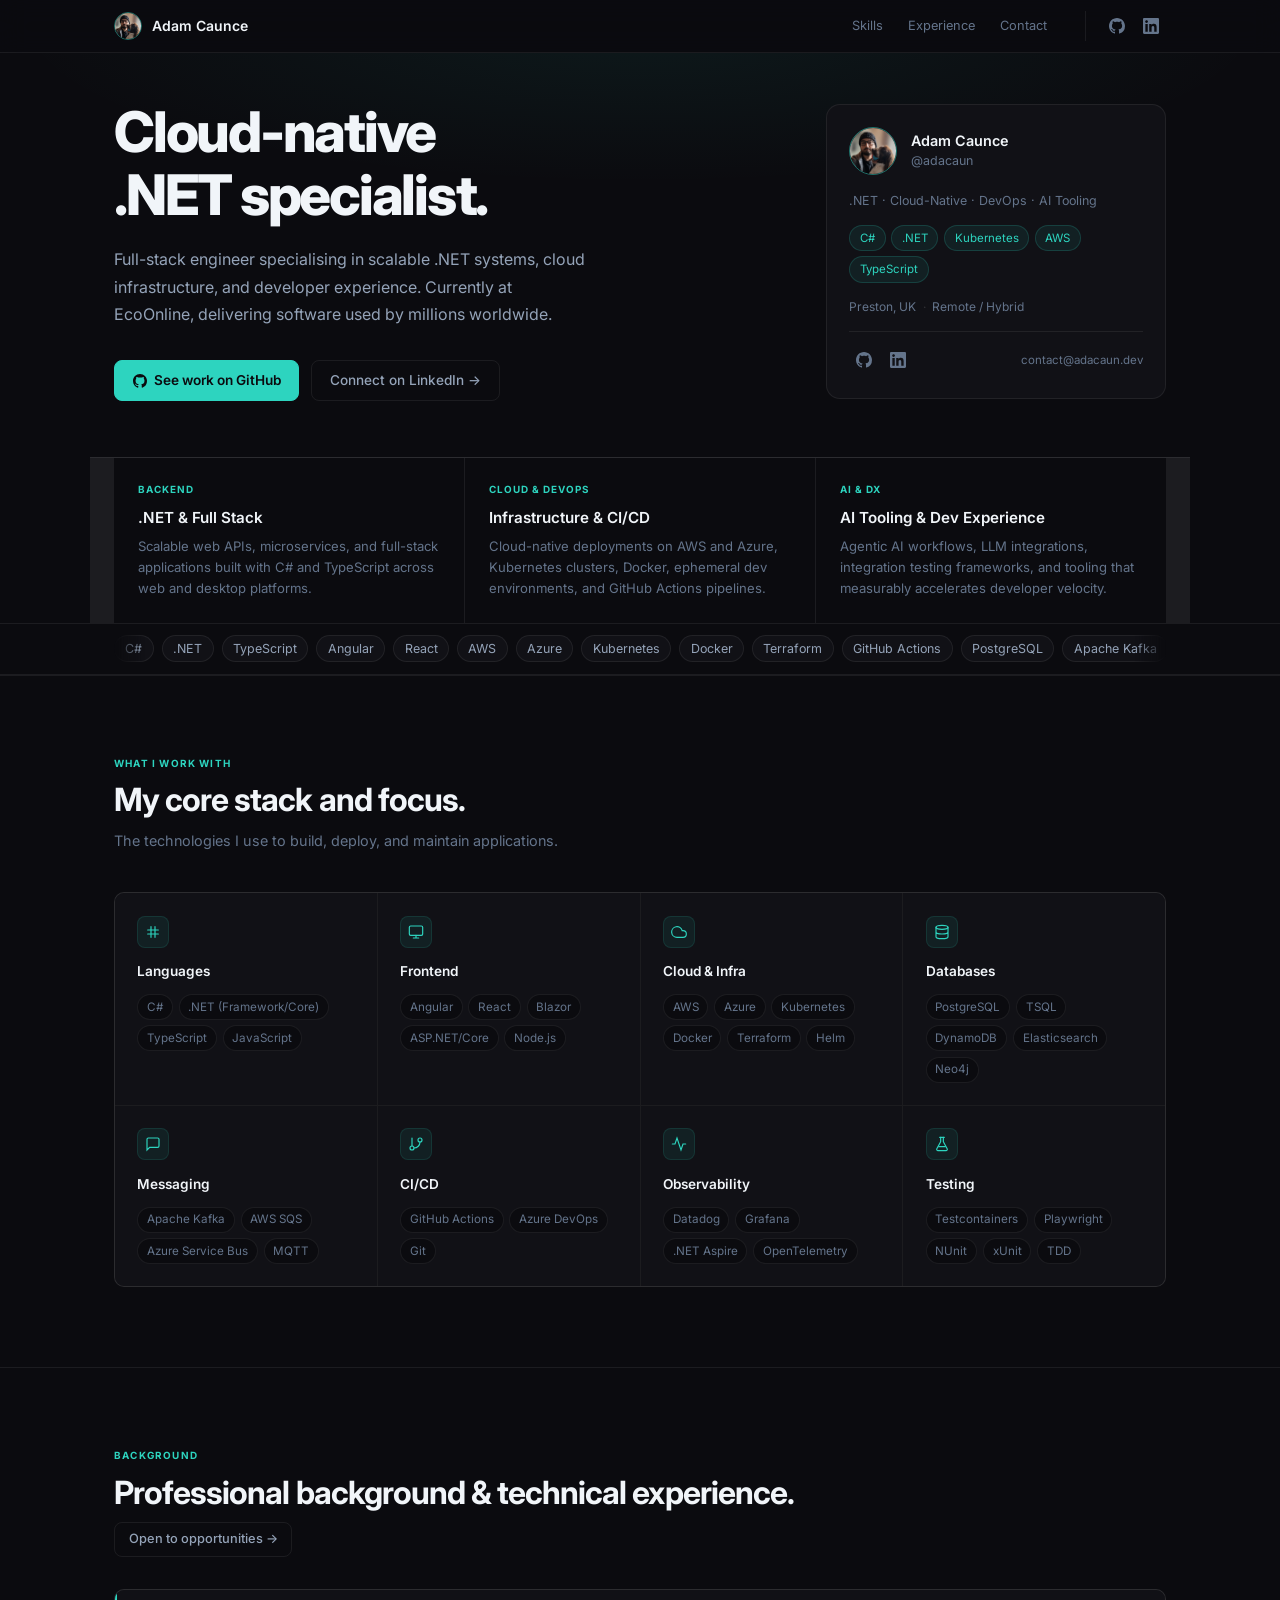
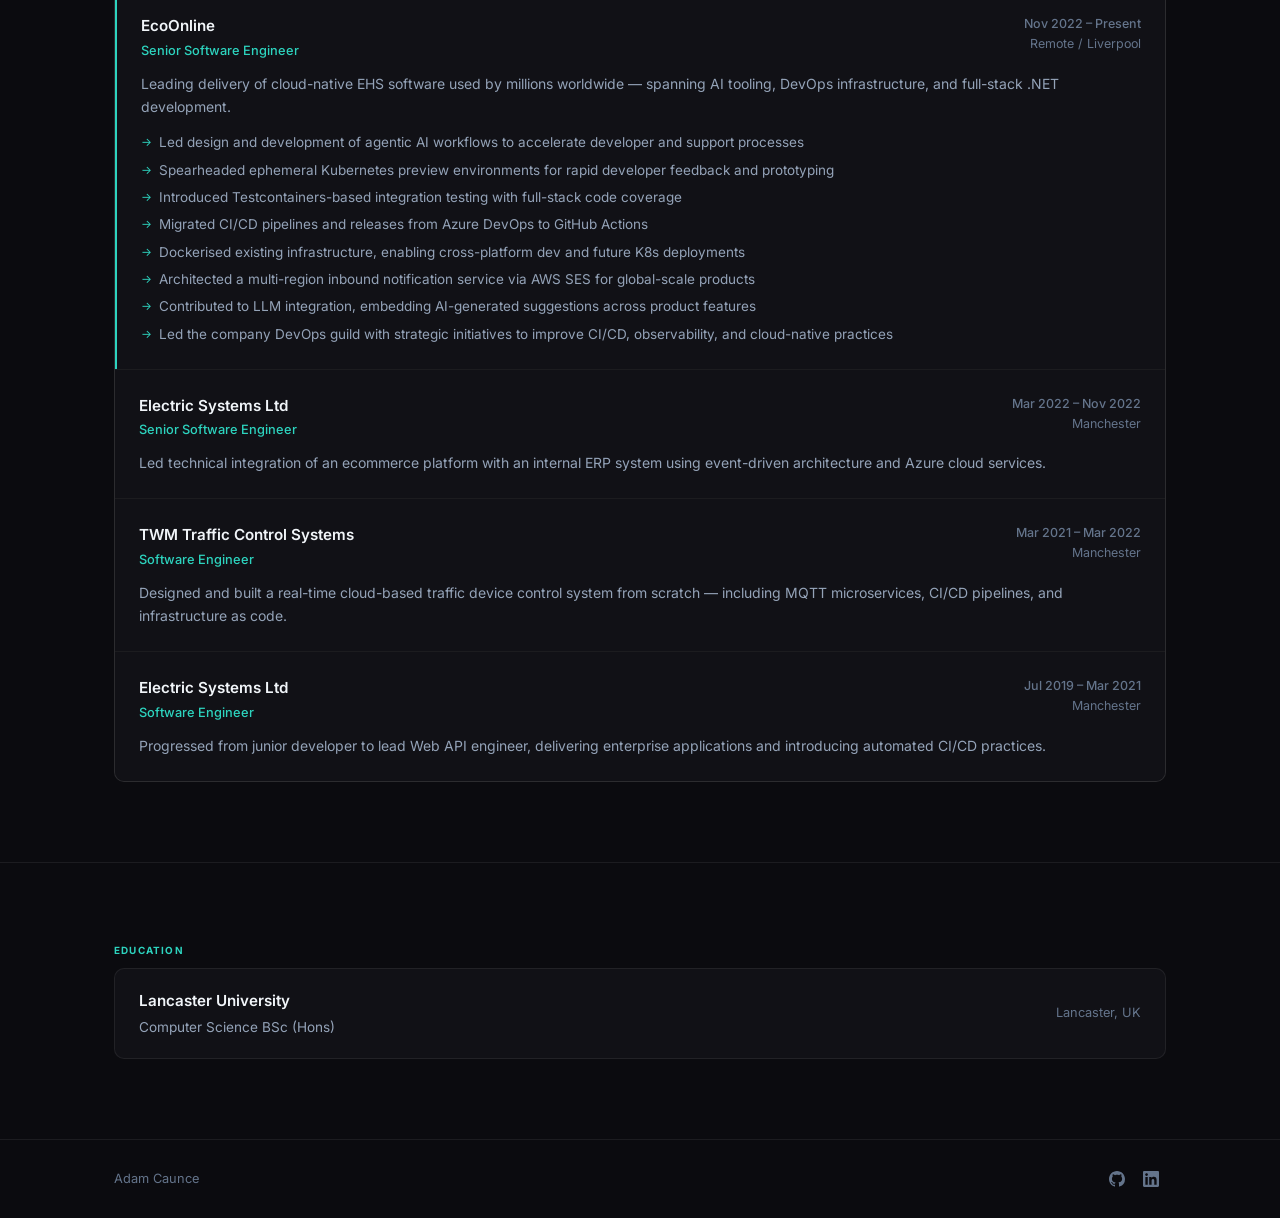
==== index.html @ 1541f9b6 "deploy: adds39939/adacaun-site@86d0e6c57131b7c8ecef256c0161dc101f4adbc3" ====
<!DOCTYPE html><html lang="en"> <head><meta charset="UTF-8"><meta name="viewport" content="width=device-width, initial-scale=1.0"><meta name="description" content="Full-stack software engineer specialising in cloud-native .NET, DevOps, and AI tooling. Based in Preston, UK."><meta name="author" content="Adam Caunce"><meta property="og:title" content="Adam Caunce • Senior Software Engineer"><meta property="og:description" content="Full-stack software engineer specialising in cloud-native .NET, DevOps, and AI tooling. Based in Preston, UK."><meta property="og:type" content="website"><title>Adam Caunce • Senior Software Engineer</title><link rel="preconnect" href="https://fonts.googleapis.com"><link rel="preconnect" href="https://fonts.gstatic.com" crossorigin=""><link href="https://fonts.googleapis.com/css2?family=Inter:wght@400;500;600;700;800&display=swap" rel="stylesheet"><link rel="icon" type="image/svg+xml" href="/favicon.png"><link rel="stylesheet" href="/_astro/index.BZf3g1Ue.css"></head> <body>  <div class="page"> <nav class="nav"> <div class="nav-inner container"> <a href="/" class="nav-brand"> <img src="/_astro/avatar.CRZQlAE3_Z1uvaX.webp" alt aria-hidden="true" loading="lazy" decoding="async" width="831" height="821" class="nav-avatar"> <span class="nav-name">Adam Caunce</span> </a> <div class="nav-center"> <a href="#skills" class="nav-link">Skills</a> <a href="#experience" class="nav-link">Experience</a> <a href="mailto:contact@adacaun.dev" class="nav-link">Contact</a> </div> <div class="nav-social"> <a href="https://github.com/adds39939" target="_blank" rel="noopener noreferrer" aria-label="GitHub" class="nav-icon"> <svg viewBox="0 0 16 16" fill="currentColor" aria-hidden="true"> <path d="M8 0C3.58 0 0 3.58 0 8c0 3.54 2.29 6.53 5.47 7.59.4.07.55-.17.55-.38 0-.19-.01-.82-.01-1.49-2.01.37-2.53-.49-2.69-.94-.09-.23-.48-.94-.82-1.13-.28-.15-.68-.52-.01-.53.63-.01 1.08.58 1.23.82.72 1.21 1.87.87 2.33.66.07-.52.28-.87.51-1.07-1.78-.2-3.64-.89-3.64-3.95 0-.87.31-1.59.82-2.15-.08-.2-.36-1.02.08-2.12 0 0 .67-.21 2.2.82.64-.18 1.32-.27 2-.27.68 0 1.36.09 2 .27 1.53-1.04 2.2-.82 2.2-.82.44 1.1.16 1.92.08 2.12.51.56.82 1.27.82 2.15 0 3.07-1.87 3.75-3.65 3.95.29.25.54.73.54 1.48 0 1.07-.01 1.93-.01 2.2 0 .21.15.46.55.38A8.013 8.013 0 0016 8c0-4.42-3.58-8-8-8z"></path> </svg> </a> <a href="https://www.linkedin.com/in/adam-caunce-9645b4173/" target="_blank" rel="noopener noreferrer" aria-label="LinkedIn" class="nav-icon"> <svg viewBox="0 0 24 24" fill="currentColor" aria-hidden="true"> <path d="M20.447 20.452h-3.554v-5.569c0-1.328-.027-3.037-1.852-3.037-1.853 0-2.136 1.445-2.136 2.939v5.667H9.351V9h3.414v1.561h.046c.477-.9 1.637-1.85 3.37-1.85 3.601 0 4.267 2.37 4.267 5.455v6.286zM5.337 7.433c-1.144 0-2.063-.926-2.063-2.065 0-1.138.92-2.063 2.063-2.063 1.14 0 2.064.925 2.064 2.063 0 1.139-.925 2.065-2.064 2.065zm1.782 13.019H3.555V9h3.564v11.452zM22.225 0H1.771C.792 0 0 .774 0 1.729v20.542C0 23.227.792 24 1.771 24h20.451C23.2 24 24 23.227 24 22.271V1.729C24 .774 23.2 0 22.222 0h.003z"></path> </svg> </a> </div> </div> </nav> <main> <section class="hero"> <div class="hero-inner container"> <div class="hero-left"> <h1 class="hero-heading">
Cloud-native<br>
.NET specialist.
</h1> <p class="hero-bio">
Full-stack engineer specialising in scalable .NET systems, cloud infrastructure, and developer experience.
              Currently at EcoOnline, delivering software used by millions worldwide.
</p> <div class="hero-actions"> <a href="https://github.com/adds39939" target="_blank" rel="noopener noreferrer" class="btn-primary"> <svg viewBox="0 0 16 16" fill="currentColor" aria-hidden="true"> <path d="M8 0C3.58 0 0 3.58 0 8c0 3.54 2.29 6.53 5.47 7.59.4.07.55-.17.55-.38 0-.19-.01-.82-.01-1.49-2.01.37-2.53-.49-2.69-.94-.09-.23-.48-.94-.82-1.13-.28-.15-.68-.52-.01-.53.63-.01 1.08.58 1.23.82.72 1.21 1.87.87 2.33.66.07-.52.28-.87.51-1.07-1.78-.2-3.64-.89-3.64-3.95 0-.87.31-1.59.82-2.15-.08-.2-.36-1.02.08-2.12 0 0 .67-.21 2.2.82.64-.18 1.32-.27 2-.27.68 0 1.36.09 2 .27 1.53-1.04 2.2-.82 2.2-.82.44 1.1.16 1.92.08 2.12.51.56.82 1.27.82 2.15 0 3.07-1.87 3.75-3.65 3.95.29.25.54.73.54 1.48 0 1.07-.01 1.93-.01 2.2 0 .21.15.46.55.38A8.013 8.013 0 0016 8c0-4.42-3.58-8-8-8z"></path> </svg>
See work on GitHub
</a> <a href="https://www.linkedin.com/in/adam-caunce-9645b4173/" target="_blank" rel="noopener noreferrer" class="btn-outline">
Connect on LinkedIn →
</a> </div> </div> <div class="hero-right"> <div class="card card--bordered profile-card" data-astro-cid-rixq2xwk> <div class="profile-top" data-astro-cid-rixq2xwk> <img src="/_astro/avatar.CRZQlAE3_Z1uvaX.webp" alt aria-hidden="true" data-astro-cid-rixq2xwk="true" loading="lazy" decoding="async" width="831" height="821" class="profile-avatar"> <div class="profile-identity" data-astro-cid-rixq2xwk> <p class="profile-name" data-astro-cid-rixq2xwk>Adam Caunce</p> <p class="profile-handle" data-astro-cid-rixq2xwk>@adacaun</p> </div> </div> <p class="profile-desc" data-astro-cid-rixq2xwk>.NET · Cloud-Native · DevOps · AI Tooling</p> <div class="profile-chips" data-astro-cid-rixq2xwk> <span class="profile-chip" data-astro-cid-rixq2xwk>C#</span><span class="profile-chip" data-astro-cid-rixq2xwk>.NET</span><span class="profile-chip" data-astro-cid-rixq2xwk>Kubernetes</span><span class="profile-chip" data-astro-cid-rixq2xwk>AWS</span><span class="profile-chip" data-astro-cid-rixq2xwk>TypeScript</span> </div> <div class="profile-meta" data-astro-cid-rixq2xwk> <span data-astro-cid-rixq2xwk>Preston, UK</span> <span class="meta-sep" data-astro-cid-rixq2xwk>·</span> <span data-astro-cid-rixq2xwk>Remote / Hybrid</span> </div> <div class="profile-social" data-astro-cid-rixq2xwk> <a href="https://github.com/adds39939" target="_blank" rel="noopener noreferrer" aria-label="GitHub" class="nav-icon" data-astro-cid-rixq2xwk> <svg viewBox="0 0 16 16" fill="currentColor" aria-hidden="true" data-astro-cid-rixq2xwk="true"> <path d="M8 0C3.58 0 0 3.58 0 8c0 3.54 2.29 6.53 5.47 7.59.4.07.55-.17.55-.38 0-.19-.01-.82-.01-1.49-2.01.37-2.53-.49-2.69-.94-.09-.23-.48-.94-.82-1.13-.28-.15-.68-.52-.01-.53.63-.01 1.08.58 1.23.82.72 1.21 1.87.87 2.33.66.07-.52.28-.87.51-1.07-1.78-.2-3.64-.89-3.64-3.95 0-.87.31-1.59.82-2.15-.08-.2-.36-1.02.08-2.12 0 0 .67-.21 2.2.82.64-.18 1.32-.27 2-.27.68 0 1.36.09 2 .27 1.53-1.04 2.2-.82 2.2-.82.44 1.1.16 1.92.08 2.12.51.56.82 1.27.82 2.15 0 3.07-1.87 3.75-3.65 3.95.29.25.54.73.54 1.48 0 1.07-.01 1.93-.01 2.2 0 .21.15.46.55.38A8.013 8.013 0 0016 8c0-4.42-3.58-8-8-8z"></path> </svg> </a> <a href="https://www.linkedin.com/in/adam-caunce-9645b4173/" target="_blank" rel="noopener noreferrer" aria-label="LinkedIn" class="nav-icon" data-astro-cid-rixq2xwk> <svg viewBox="0 0 24 24" fill="currentColor" aria-hidden="true" data-astro-cid-rixq2xwk="true"> <path d="M20.447 20.452h-3.554v-5.569c0-1.328-.027-3.037-1.852-3.037-1.853 0-2.136 1.445-2.136 2.939v5.667H9.351V9h3.414v1.561h.046c.477-.9 1.637-1.85 3.37-1.85 3.601 0 4.267 2.37 4.267 5.455v6.286zM5.337 7.433c-1.144 0-2.063-.926-2.063-2.065 0-1.138.92-2.063 2.063-2.063 1.14 0 2.064.925 2.064 2.063 0 1.139-.925 2.065-2.064 2.065zm1.782 13.019H3.555V9h3.564v11.452zM22.225 0H1.771C.792 0 0 .774 0 1.729v20.542C0 23.227.792 24 1.771 24h20.451C23.2 24 24 23.227 24 22.271V1.729C24 .774 23.2 0 22.222 0h.003z"></path> </svg> </a> <a href="mailto:contact@adacaun.dev" class="profile-email" data-astro-cid-rixq2xwk>contact@adacaun.dev</a> </div> </div> </div> </div> <!-- What I build cards --> <div class="build-cards container"> <div class="card card--inset build-card" data-astro-cid-przihzg4> <span class="build-label" data-astro-cid-przihzg4>BACKEND</span> <h3 class="build-title" data-astro-cid-przihzg4>.NET &amp; Full Stack</h3> <p class="build-desc" data-astro-cid-przihzg4>Scalable web APIs, microservices, and full-stack applications built with C# and TypeScript across web and desktop platforms.</p> </div><div class="card card--inset build-card" data-astro-cid-przihzg4> <span class="build-label" data-astro-cid-przihzg4>CLOUD &amp; DEVOPS</span> <h3 class="build-title" data-astro-cid-przihzg4>Infrastructure &amp; CI/CD</h3> <p class="build-desc" data-astro-cid-przihzg4>Cloud-native deployments on AWS and Azure, Kubernetes clusters, Docker, ephemeral dev environments, and GitHub Actions pipelines.</p> </div><div class="card card--inset build-card" data-astro-cid-przihzg4> <span class="build-label" data-astro-cid-przihzg4>AI &amp; DX</span> <h3 class="build-title" data-astro-cid-przihzg4>AI Tooling &amp; Dev Experience</h3> <p class="build-desc" data-astro-cid-przihzg4>Agentic AI workflows, LLM integrations, integration testing frameworks, and tooling that measurably accelerates developer velocity.</p> </div> </div> </section> <div class="stack-strip" data-astro-cid-r3jku4di> <div class="stack-inner" data-astro-cid-r3jku4di> <div class="stack-marquee" data-astro-cid-r3jku4di> <div class="stack-tags" role="list" data-astro-cid-r3jku4di> <span class="stack-tag" role="listitem" data-astro-cid-r3jku4di>C#</span><span class="stack-tag" role="listitem" data-astro-cid-r3jku4di>.NET</span><span class="stack-tag" role="listitem" data-astro-cid-r3jku4di>TypeScript</span><span class="stack-tag" role="listitem" data-astro-cid-r3jku4di>Angular</span><span class="stack-tag" role="listitem" data-astro-cid-r3jku4di>React</span><span class="stack-tag" role="listitem" data-astro-cid-r3jku4di>AWS</span><span class="stack-tag" role="listitem" data-astro-cid-r3jku4di>Azure</span><span class="stack-tag" role="listitem" data-astro-cid-r3jku4di>Kubernetes</span><span class="stack-tag" role="listitem" data-astro-cid-r3jku4di>Docker</span><span class="stack-tag" role="listitem" data-astro-cid-r3jku4di>Terraform</span><span class="stack-tag" role="listitem" data-astro-cid-r3jku4di>GitHub Actions</span><span class="stack-tag" role="listitem" data-astro-cid-r3jku4di>PostgreSQL</span><span class="stack-tag" role="listitem" data-astro-cid-r3jku4di>Apache Kafka</span><span class="stack-tag" role="listitem" data-astro-cid-r3jku4di>Datadog</span><span class="stack-tag" role="listitem" data-astro-cid-r3jku4di>Testcontainers</span><span class="stack-tag" role="listitem" data-astro-cid-r3jku4di>Node.js</span><span class="stack-tag" role="listitem" data-astro-cid-r3jku4di>Playwright</span>  <span class="stack-tag" aria-hidden="true" data-astro-cid-r3jku4di>C#</span><span class="stack-tag" aria-hidden="true" data-astro-cid-r3jku4di>.NET</span><span class="stack-tag" aria-hidden="true" data-astro-cid-r3jku4di>TypeScript</span><span class="stack-tag" aria-hidden="true" data-astro-cid-r3jku4di>Angular</span><span class="stack-tag" aria-hidden="true" data-astro-cid-r3jku4di>React</span><span class="stack-tag" aria-hidden="true" data-astro-cid-r3jku4di>AWS</span><span class="stack-tag" aria-hidden="true" data-astro-cid-r3jku4di>Azure</span><span class="stack-tag" aria-hidden="true" data-astro-cid-r3jku4di>Kubernetes</span><span class="stack-tag" aria-hidden="true" data-astro-cid-r3jku4di>Docker</span><span class="stack-tag" aria-hidden="true" data-astro-cid-r3jku4di>Terraform</span><span class="stack-tag" aria-hidden="true" data-astro-cid-r3jku4di>GitHub Actions</span><span class="stack-tag" aria-hidden="true" data-astro-cid-r3jku4di>PostgreSQL</span><span class="stack-tag" aria-hidden="true" data-astro-cid-r3jku4di>Apache Kafka</span><span class="stack-tag" aria-hidden="true" data-astro-cid-r3jku4di>Datadog</span><span class="stack-tag" aria-hidden="true" data-astro-cid-r3jku4di>Testcontainers</span><span class="stack-tag" aria-hidden="true" data-astro-cid-r3jku4di>Node.js</span><span class="stack-tag" aria-hidden="true" data-astro-cid-r3jku4di>Playwright</span> </div> </div> </div> </div> <section id="skills" class="section"> <div class="container"> <p class="eyebrow">WHAT I WORK WITH</p> <h2 class="section-heading">My core stack and focus.</h2> <p class="section-sub">The technologies I use to build, deploy, and maintain applications.</p> <div class="skills-grid"> <div class="card card--hover skill-card" data-astro-cid-usgiykq2> <div class="skill-icon" data-astro-cid-usgiykq2> <svg viewBox="0 0 24 24" fill="none" stroke="currentColor" stroke-width="1.75" stroke-linecap="round"> <line x1="4" y1="9" x2="20" y2="9"></line> <line x1="4" y1="15" x2="20" y2="15"></line> <line x1="9" y1="4" x2="9" y2="20"></line> <line x1="15" y1="4" x2="15" y2="20"></line> </svg> </div> <h3 class="skill-category" data-astro-cid-usgiykq2>Languages</h3> <div class="skill-tags" data-astro-cid-usgiykq2> <span class="skill-tag" data-astro-cid-usgiykq2>C#</span><span class="skill-tag" data-astro-cid-usgiykq2>.NET (Framework/Core)</span><span class="skill-tag" data-astro-cid-usgiykq2>TypeScript</span><span class="skill-tag" data-astro-cid-usgiykq2>JavaScript</span> </div> </div><div class="card card--hover skill-card" data-astro-cid-usgiykq2> <div class="skill-icon" data-astro-cid-usgiykq2> <svg viewBox="0 0 24 24" fill="none" stroke="currentColor" stroke-width="1.75" stroke-linecap="round"> <rect x="2" y="3" width="20" height="14" rx="2"></rect> <path d="M8 21h8M12 17v4"></path> </svg> </div> <h3 class="skill-category" data-astro-cid-usgiykq2>Frontend</h3> <div class="skill-tags" data-astro-cid-usgiykq2> <span class="skill-tag" data-astro-cid-usgiykq2>Angular</span><span class="skill-tag" data-astro-cid-usgiykq2>React</span><span class="skill-tag" data-astro-cid-usgiykq2>Blazor</span><span class="skill-tag" data-astro-cid-usgiykq2>ASP.NET/Core</span><span class="skill-tag" data-astro-cid-usgiykq2>Node.js</span> </div> </div><div class="card card--hover skill-card" data-astro-cid-usgiykq2> <div class="skill-icon" data-astro-cid-usgiykq2> <svg viewBox="0 0 24 24" fill="none" stroke="currentColor" stroke-width="1.75" stroke-linecap="round"> <path d="M18 10h-1.26A8 8 0 1 0 9 20h9a5 5 0 0 0 0-10z"></path> </svg> </div> <h3 class="skill-category" data-astro-cid-usgiykq2>Cloud &amp; Infra</h3> <div class="skill-tags" data-astro-cid-usgiykq2> <span class="skill-tag" data-astro-cid-usgiykq2>AWS</span><span class="skill-tag" data-astro-cid-usgiykq2>Azure</span><span class="skill-tag" data-astro-cid-usgiykq2>Kubernetes</span><span class="skill-tag" data-astro-cid-usgiykq2>Docker</span><span class="skill-tag" data-astro-cid-usgiykq2>Terraform</span><span class="skill-tag" data-astro-cid-usgiykq2>Helm</span> </div> </div><div class="card card--hover skill-card" data-astro-cid-usgiykq2> <div class="skill-icon" data-astro-cid-usgiykq2> <svg viewBox="0 0 24 24" fill="none" stroke="currentColor" stroke-width="1.75" stroke-linecap="round"> <ellipse cx="12" cy="5" rx="9" ry="3"></ellipse> <path d="M21 12c0 1.66-4 3-9 3s-9-1.34-9-3M3 5v14c0 1.66 4 3 9 3s9-1.34 9-3V5"></path> </svg> </div> <h3 class="skill-category" data-astro-cid-usgiykq2>Databases</h3> <div class="skill-tags" data-astro-cid-usgiykq2> <span class="skill-tag" data-astro-cid-usgiykq2>PostgreSQL</span><span class="skill-tag" data-astro-cid-usgiykq2>TSQL</span><span class="skill-tag" data-astro-cid-usgiykq2>DynamoDB</span><span class="skill-tag" data-astro-cid-usgiykq2>Elasticsearch</span><span class="skill-tag" data-astro-cid-usgiykq2>Neo4j</span> </div> </div><div class="card card--hover skill-card" data-astro-cid-usgiykq2> <div class="skill-icon" data-astro-cid-usgiykq2> <svg viewBox="0 0 24 24" fill="none" stroke="currentColor" stroke-width="1.75" stroke-linecap="round"> <path d="M21 15a2 2 0 0 1-2 2H7l-4 4V5a2 2 0 0 1 2-2h14a2 2 0 0 1 2 2z"></path> </svg> </div> <h3 class="skill-category" data-astro-cid-usgiykq2>Messaging</h3> <div class="skill-tags" data-astro-cid-usgiykq2> <span class="skill-tag" data-astro-cid-usgiykq2>Apache Kafka</span><span class="skill-tag" data-astro-cid-usgiykq2>AWS SQS</span><span class="skill-tag" data-astro-cid-usgiykq2>Azure Service Bus</span><span class="skill-tag" data-astro-cid-usgiykq2>MQTT</span> </div> </div><div class="card card--hover skill-card" data-astro-cid-usgiykq2> <div class="skill-icon" data-astro-cid-usgiykq2> <svg viewBox="0 0 24 24" fill="none" stroke="currentColor" stroke-width="1.75" stroke-linecap="round"> <line x1="6" y1="3" x2="6" y2="15"></line> <circle cx="18" cy="6" r="3"></circle> <circle cx="6" cy="18" r="3"></circle> <path d="M18 9a9 9 0 0 1-9 9"></path> </svg> </div> <h3 class="skill-category" data-astro-cid-usgiykq2>CI/CD</h3> <div class="skill-tags" data-astro-cid-usgiykq2> <span class="skill-tag" data-astro-cid-usgiykq2>GitHub Actions</span><span class="skill-tag" data-astro-cid-usgiykq2>Azure DevOps</span><span class="skill-tag" data-astro-cid-usgiykq2>Git</span> </div> </div><div class="card card--hover skill-card" data-astro-cid-usgiykq2> <div class="skill-icon" data-astro-cid-usgiykq2> <svg viewBox="0 0 24 24" fill="none" stroke="currentColor" stroke-width="1.75" stroke-linecap="round"> <polyline points="22 12 18 12 15 21 9 3 6 12 2 12"></polyline> </svg> </div> <h3 class="skill-category" data-astro-cid-usgiykq2>Observability</h3> <div class="skill-tags" data-astro-cid-usgiykq2> <span class="skill-tag" data-astro-cid-usgiykq2>Datadog</span><span class="skill-tag" data-astro-cid-usgiykq2>Grafana</span><span class="skill-tag" data-astro-cid-usgiykq2>.NET Aspire</span><span class="skill-tag" data-astro-cid-usgiykq2>OpenTelemetry</span> </div> </div><div class="card card--hover skill-card" data-astro-cid-usgiykq2> <div class="skill-icon" data-astro-cid-usgiykq2> <svg viewBox="0 0 24 24" fill="none" stroke="currentColor" stroke-width="1.75" stroke-linecap="round" stroke-linejoin="round"> <path d="M14 2v6a2 2 0 0 0 .245.96l5.51 10.08A2 2 0 0 1 18 22H6a2 2 0 0 1-1.755-2.96l5.51-10.08A2 2 0 0 0 10 8V2"></path> <path d="M8.5 2h7"></path> <path d="M7 16h10"></path> </svg> </div> <h3 class="skill-category" data-astro-cid-usgiykq2>Testing</h3> <div class="skill-tags" data-astro-cid-usgiykq2> <span class="skill-tag" data-astro-cid-usgiykq2>Testcontainers</span><span class="skill-tag" data-astro-cid-usgiykq2>Playwright</span><span class="skill-tag" data-astro-cid-usgiykq2>NUnit</span><span class="skill-tag" data-astro-cid-usgiykq2>xUnit</span><span class="skill-tag" data-astro-cid-usgiykq2>TDD</span> </div> </div> </div> </div> </section> <section id="experience" class="section"> <div class="container"> <p class="eyebrow">BACKGROUND</p> <h2 class="section-heading">Professional background &amp; technical experience.</h2> <div class="exp-actions"> <a href="mailto:contact@adacaun.dev" class="btn-outline btn-sm">Open to opportunities →</a> </div> <div class="exp-list"> <article class="card card--hover exp-card exp-card--featured" data-astro-cid-jcvh2fgv> <div class="exp-header" data-astro-cid-jcvh2fgv> <div class="exp-title-block" data-astro-cid-jcvh2fgv> <h3 class="exp-company" data-astro-cid-jcvh2fgv>EcoOnline</h3> <p class="exp-role" data-astro-cid-jcvh2fgv>Senior Software Engineer</p> </div> <div class="exp-meta" data-astro-cid-jcvh2fgv> <span class="exp-period" data-astro-cid-jcvh2fgv>Nov 2022 – Present</span> <span class="exp-location" data-astro-cid-jcvh2fgv>Remote / Liverpool</span> </div> </div> <p class="exp-summary" data-astro-cid-jcvh2fgv>Leading delivery of cloud-native EHS software used by millions worldwide — spanning AI tooling, DevOps infrastructure, and full-stack .NET development.</p> <ul class="exp-highlights" data-astro-cid-jcvh2fgv> <li data-astro-cid-jcvh2fgv>Led design and development of agentic AI workflows to accelerate developer and support processes</li><li data-astro-cid-jcvh2fgv>Spearheaded ephemeral Kubernetes preview environments for rapid developer feedback and prototyping</li><li data-astro-cid-jcvh2fgv>Introduced Testcontainers-based integration testing with full-stack code coverage</li><li data-astro-cid-jcvh2fgv>Migrated CI/CD pipelines and releases from Azure DevOps to GitHub Actions</li><li data-astro-cid-jcvh2fgv>Dockerised existing infrastructure, enabling cross-platform dev and future K8s deployments</li><li data-astro-cid-jcvh2fgv>Architected a multi-region inbound notification service via AWS SES for global-scale products</li><li data-astro-cid-jcvh2fgv>Contributed to LLM integration, embedding AI-generated suggestions across product features</li><li data-astro-cid-jcvh2fgv>Led the company DevOps guild with strategic initiatives to improve CI/CD, observability, and cloud-native practices</li> </ul> </article><article class="card card--hover exp-card" data-astro-cid-jcvh2fgv> <div class="exp-header" data-astro-cid-jcvh2fgv> <div class="exp-title-block" data-astro-cid-jcvh2fgv> <h3 class="exp-company" data-astro-cid-jcvh2fgv>Electric Systems Ltd</h3> <p class="exp-role" data-astro-cid-jcvh2fgv>Senior Software Engineer</p> </div> <div class="exp-meta" data-astro-cid-jcvh2fgv> <span class="exp-period" data-astro-cid-jcvh2fgv>Mar 2022 – Nov 2022</span> <span class="exp-location" data-astro-cid-jcvh2fgv>Manchester</span> </div> </div> <p class="exp-summary" data-astro-cid-jcvh2fgv>Led technical integration of an ecommerce platform with an internal ERP system using event-driven architecture and Azure cloud services.</p>  </article><article class="card card--hover exp-card" data-astro-cid-jcvh2fgv> <div class="exp-header" data-astro-cid-jcvh2fgv> <div class="exp-title-block" data-astro-cid-jcvh2fgv> <h3 class="exp-company" data-astro-cid-jcvh2fgv>TWM Traffic Control Systems</h3> <p class="exp-role" data-astro-cid-jcvh2fgv>Software Engineer</p> </div> <div class="exp-meta" data-astro-cid-jcvh2fgv> <span class="exp-period" data-astro-cid-jcvh2fgv>Mar 2021 – Mar 2022</span> <span class="exp-location" data-astro-cid-jcvh2fgv>Manchester</span> </div> </div> <p class="exp-summary" data-astro-cid-jcvh2fgv>Designed and built a real-time cloud-based traffic device control system from scratch — including MQTT microservices, CI/CD pipelines, and infrastructure as code.</p>  </article><article class="card card--hover exp-card" data-astro-cid-jcvh2fgv> <div class="exp-header" data-astro-cid-jcvh2fgv> <div class="exp-title-block" data-astro-cid-jcvh2fgv> <h3 class="exp-company" data-astro-cid-jcvh2fgv>Electric Systems Ltd</h3> <p class="exp-role" data-astro-cid-jcvh2fgv>Software Engineer</p> </div> <div class="exp-meta" data-astro-cid-jcvh2fgv> <span class="exp-period" data-astro-cid-jcvh2fgv>Jul 2019 – Mar 2021</span> <span class="exp-location" data-astro-cid-jcvh2fgv>Manchester</span> </div> </div> <p class="exp-summary" data-astro-cid-jcvh2fgv>Progressed from junior developer to lead Web API engineer, delivering enterprise applications and introducing automated CI/CD practices.</p>  </article> </div> </div> </section> <!-- ── Education ── --> <section class="section"> <div class="container"> <p class="eyebrow">EDUCATION</p> <div class="card card--hover card--bordered edu-card" data-astro-cid-lunhx6pc> <div data-astro-cid-lunhx6pc> <p class="edu-institution" data-astro-cid-lunhx6pc>Lancaster University</p> <p class="edu-degree" data-astro-cid-lunhx6pc>Computer Science BSc (Hons)</p> </div> <p class="edu-location" data-astro-cid-lunhx6pc>Lancaster, UK</p> </div> </div> </section> </main> <footer class="footer"> <div class="container footer-inner"> <p class="footer-name">Adam Caunce</p> <div class="footer-social"> <a href="https://github.com/adds39939" target="_blank" rel="noopener noreferrer" aria-label="GitHub" class="nav-icon"> <svg viewBox="0 0 16 16" fill="currentColor" aria-hidden="true"> <path d="M8 0C3.58 0 0 3.58 0 8c0 3.54 2.29 6.53 5.47 7.59.4.07.55-.17.55-.38 0-.19-.01-.82-.01-1.49-2.01.37-2.53-.49-2.69-.94-.09-.23-.48-.94-.82-1.13-.28-.15-.68-.52-.01-.53.63-.01 1.08.58 1.23.82.72 1.21 1.87.87 2.33.66.07-.52.28-.87.51-1.07-1.78-.2-3.64-.89-3.64-3.95 0-.87.31-1.59.82-2.15-.08-.2-.36-1.02.08-2.12 0 0 .67-.21 2.2.82.64-.18 1.32-.27 2-.27.68 0 1.36.09 2 .27 1.53-1.04 2.2-.82 2.2-.82.44 1.1.16 1.92.08 2.12.51.56.82 1.27.82 2.15 0 3.07-1.87 3.75-3.65 3.95.29.25.54.73.54 1.48 0 1.07-.01 1.93-.01 2.2 0 .21.15.46.55.38A8.013 8.013 0 0016 8c0-4.42-3.58-8-8-8z"></path> </svg> </a> <a href="https://www.linkedin.com/in/adam-caunce-9645b4173/" target="_blank" rel="noopener noreferrer" aria-label="LinkedIn" class="nav-icon"> <svg viewBox="0 0 24 24" fill="currentColor" aria-hidden="true"> <path d="M20.447 20.452h-3.554v-5.569c0-1.328-.027-3.037-1.852-3.037-1.853 0-2.136 1.445-2.136 2.939v5.667H9.351V9h3.414v1.561h.046c.477-.9 1.637-1.85 3.37-1.85 3.601 0 4.267 2.37 4.267 5.455v6.286zM5.337 7.433c-1.144 0-2.063-.926-2.063-2.065 0-1.138.92-2.063 2.063-2.063 1.14 0 2.064.925 2.064 2.063 0 1.139-.925 2.065-2.064 2.065zm1.782 13.019H3.555V9h3.564v11.452zM22.225 0H1.771C.792 0 0 .774 0 1.729v20.542C0 23.227.792 24 1.771 24h20.451C23.2 24 24 23.227 24 22.271V1.729C24 .774 23.2 0 22.222 0h.003z"></path> </svg> </a> </div> </div> </footer> </div> </body></html>
---- _astro/index.BZf3g1Ue.css ----
*,*:before,*:after{box-sizing:border-box;margin:0;padding:0}:root{--bg: #0b0b0f;--surface: #111116;--surface-2: #18181e;--border: rgba(255, 255, 255, .07);--border-hover: rgba(255, 255, 255, .14);--accent: #2dd4bf;--accent-bg: rgba(45, 212, 191, .08);--accent-dim: rgba(45, 212, 191, .5);--text: #f1f5f9;--body: #94a3b8;--muted: #64748b;--radius: 10px;--max-w: 1100px}html{font-family:Inter,system-ui,-apple-system,sans-serif;font-size:16px;line-height:1.6;color:var(--body);background:var(--bg);-webkit-font-smoothing:antialiased;scroll-behavior:smooth}body{min-height:100vh}a{color:inherit;text-decoration:none}::selection{background:#2dd4bf40}.card{background:var(--surface)}.card--hover{transition:background .15s}.card--hover:hover{background:var(--surface-2)}.card--bordered{border:1px solid var(--border);border-radius:var(--radius)}.card--inset{background:var(--bg);transition:background .15s}.card--inset:hover{background:var(--surface)}.profile-card[data-astro-cid-rixq2xwk]{border-radius:14px;padding:1.4rem}.profile-top[data-astro-cid-rixq2xwk]{display:flex;align-items:center;gap:.85rem;margin-bottom:1rem}.profile-avatar[data-astro-cid-rixq2xwk]{width:48px;height:48px;border-radius:50%;border:1px solid var(--accent-dim);object-fit:cover;display:block;flex-shrink:0}.profile-name[data-astro-cid-rixq2xwk]{font-size:.9rem;font-weight:600;color:var(--text);line-height:1.3}.profile-handle[data-astro-cid-rixq2xwk]{font-size:.78rem;color:var(--muted)}.profile-desc[data-astro-cid-rixq2xwk]{font-size:.78rem;color:var(--muted);margin-bottom:.85rem}.profile-chips[data-astro-cid-rixq2xwk]{display:flex;flex-wrap:wrap;gap:.35rem;margin-bottom:.9rem}.profile-chip[data-astro-cid-rixq2xwk]{font-size:.72rem;color:var(--accent);background:var(--accent-bg);border:1px solid rgba(45,212,191,.18);border-radius:999px;padding:.18rem .6rem}.profile-meta[data-astro-cid-rixq2xwk]{font-size:.75rem;color:var(--muted);margin-bottom:.9rem;display:flex;align-items:center;gap:.4rem}.meta-sep[data-astro-cid-rixq2xwk]{color:var(--border-hover)}.profile-social[data-astro-cid-rixq2xwk]{display:flex;align-items:center;gap:.25rem;padding-top:.85rem;border-top:1px solid var(--border)}.profile-email[data-astro-cid-rixq2xwk]{font-size:.72rem;color:var(--muted);margin-left:auto;transition:color .15s}.profile-email[data-astro-cid-rixq2xwk]:hover{color:var(--text)}.nav-icon[data-astro-cid-rixq2xwk]{display:flex;align-items:center;justify-content:center;width:30px;height:30px;border-radius:6px;color:var(--muted);transition:color .15s,background .15s}.nav-icon[data-astro-cid-rixq2xwk]:hover{color:var(--text);background:var(--surface)}.nav-icon[data-astro-cid-rixq2xwk] svg{width:16px;height:16px}.build-card[data-astro-cid-przihzg4]{padding:1.5rem}.build-label[data-astro-cid-przihzg4]{display:block;font-size:.62rem;font-weight:700;letter-spacing:.1em;color:var(--accent);margin-bottom:.6rem}.build-title[data-astro-cid-przihzg4]{font-size:.95rem;font-weight:600;color:var(--text);margin-bottom:.5rem;line-height:1.3}.build-desc[data-astro-cid-przihzg4]{font-size:.82rem;color:var(--muted);line-height:1.6}.skill-card[data-astro-cid-usgiykq2]{padding:1.4rem}.skill-icon[data-astro-cid-usgiykq2]{width:32px;height:32px;border-radius:8px;background:var(--accent-bg);border:1px solid rgba(45,212,191,.12);display:flex;align-items:center;justify-content:center;color:var(--accent);margin-bottom:.85rem}.skill-icon[data-astro-cid-usgiykq2] svg{width:16px;height:16px}.skill-category[data-astro-cid-usgiykq2]{font-size:.85rem;font-weight:600;color:var(--text);margin-bottom:.7rem}.skill-tags[data-astro-cid-usgiykq2]{display:flex;flex-wrap:wrap;gap:.35rem}.skill-tag[data-astro-cid-usgiykq2]{font-size:.73rem;color:var(--muted);background:var(--bg);border:1px solid var(--border);border-radius:999px;padding:.16rem .55rem}.exp-card[data-astro-cid-jcvh2fgv]{padding:1.5rem}.exp-card--featured[data-astro-cid-jcvh2fgv]{border-left:2px solid var(--accent)}.exp-header[data-astro-cid-jcvh2fgv]{display:flex;justify-content:space-between;align-items:flex-start;gap:1rem;margin-bottom:.65rem;flex-wrap:wrap}.exp-company[data-astro-cid-jcvh2fgv]{font-size:.95rem;font-weight:600;color:var(--text);margin-bottom:.15rem}.exp-role[data-astro-cid-jcvh2fgv]{font-size:.8rem;color:var(--accent);font-weight:500}.exp-meta[data-astro-cid-jcvh2fgv]{text-align:right;flex-shrink:0}.exp-period[data-astro-cid-jcvh2fgv]{display:block;font-size:.78rem;color:var(--muted);font-weight:500}.exp-location[data-astro-cid-jcvh2fgv]{display:block;font-size:.78rem;color:var(--muted)}.exp-summary[data-astro-cid-jcvh2fgv]{font-size:.875rem;color:var(--body);line-height:1.65}.exp-highlights[data-astro-cid-jcvh2fgv]{list-style:none;margin-top:.9rem;display:flex;flex-direction:column;gap:.4rem}.exp-highlights[data-astro-cid-jcvh2fgv] li[data-astro-cid-jcvh2fgv]{font-size:.845rem;color:var(--body);padding-left:1.1rem;position:relative;line-height:1.55}.exp-highlights[data-astro-cid-jcvh2fgv] li[data-astro-cid-jcvh2fgv]:before{content:"→";position:absolute;left:0;color:var(--accent);font-size:.72rem;top:.18em}@media(max-width:768px){.exp-meta[data-astro-cid-jcvh2fgv]{text-align:left}}.edu-card[data-astro-cid-lunhx6pc]{display:flex;align-items:center;justify-content:space-between;gap:1rem;padding:1.25rem 1.5rem;flex-wrap:wrap}.edu-institution[data-astro-cid-lunhx6pc]{font-size:.95rem;font-weight:600;color:var(--text);margin-bottom:.2rem}.edu-degree[data-astro-cid-lunhx6pc]{font-size:.85rem;color:var(--body)}.edu-location[data-astro-cid-lunhx6pc]{font-size:.8rem;color:var(--muted);flex-shrink:0}@media(max-width:768px){.edu-card[data-astro-cid-lunhx6pc]{flex-direction:column;align-items:flex-start}}.stack-strip[data-astro-cid-r3jku4di]{border-top:1px solid var(--border);border-bottom:1px solid var(--border);overflow:hidden}.stack-inner[data-astro-cid-r3jku4di]{max-width:var(--max-w);margin:0 auto;padding:.7rem 1.5rem}.stack-marquee[data-astro-cid-r3jku4di]{overflow:hidden;-webkit-mask-image:linear-gradient(to right,transparent,#000 2rem,#000 calc(100% - 2rem),transparent);mask-image:linear-gradient(to right,transparent,#000 2rem,#000 calc(100% - 2rem),transparent)}.stack-tags[data-astro-cid-r3jku4di]{display:flex;width:max-content;animation:stack-scroll 30s linear infinite}.stack-marquee[data-astro-cid-r3jku4di]:hover .stack-tags[data-astro-cid-r3jku4di]{animation-play-state:paused}.stack-tag[data-astro-cid-r3jku4di]{font-size:.78rem;color:var(--body);white-space:nowrap;margin-right:.5rem;padding:.18rem .65rem;background:var(--surface);border:1px solid var(--border);border-radius:999px;transition:border-color .15s,color .15s}.stack-tag[data-astro-cid-r3jku4di]:hover{border-color:var(--border-hover);color:var(--text)}@keyframes stack-scroll{0%{transform:translate(0)}to{transform:translate(-50%)}}@media(prefers-reduced-motion:reduce){.stack-tags[data-astro-cid-r3jku4di]{animation:none}}.page{display:flex;flex-direction:column;min-height:100vh}.container{max-width:var(--max-w);margin:0 auto;padding:0 1.5rem;width:100%}.nav{position:sticky;top:0;z-index:100;background:#0b0b0fcc;backdrop-filter:blur(14px);-webkit-backdrop-filter:blur(14px);border-bottom:1px solid var(--border)}.nav-inner{display:flex;align-items:center;gap:1.5rem;height:3.25rem}.nav-brand{display:flex;align-items:center;gap:.6rem;margin-right:auto;flex-shrink:0}.nav-avatar{width:28px;height:28px;border-radius:50%;border:1px solid var(--accent-dim);object-fit:cover;display:block;flex-shrink:0}.nav-name{font-size:.875rem;font-weight:600;color:var(--text)}.nav-center{display:flex;align-items:center;gap:.25rem}.nav-link{font-size:.8rem;color:var(--muted);padding:.3rem .65rem;border-radius:6px;transition:color .15s,background .15s}.nav-link:hover{color:var(--text);background:var(--surface)}.nav-social{display:flex;align-items:center;gap:.25rem;border-left:1px solid var(--border);padding-left:1rem;margin-left:.25rem}.nav-icon{display:flex;align-items:center;justify-content:center;width:30px;height:30px;border-radius:6px;color:var(--muted);transition:color .15s,background .15s}.nav-icon:hover{color:var(--text);background:var(--surface)}.nav-icon svg{width:16px;height:16px}.hero{padding:3rem 0 0;background:radial-gradient(ellipse 70% 40% at 50% -5%,rgba(45,212,191,.07) 0%,transparent 70%)}.hero-inner{display:grid;grid-template-columns:1fr 340px;gap:4rem;align-items:center;padding-bottom:3.5rem}.hero-badge{display:inline-block;font-size:.75rem;color:var(--muted);margin-bottom:1.25rem}.hero-heading{font-size:clamp(2.25rem,4.5vw,3.5rem);font-weight:800;color:var(--text);letter-spacing:-.04em;line-height:1.12;margin-bottom:1.25rem}.hero-bio{font-size:1rem;color:var(--body);line-height:1.7;max-width:480px;margin-bottom:2rem}.hero-actions{display:flex;align-items:center;gap:.75rem;flex-wrap:wrap}.btn-primary{display:inline-flex;align-items:center;gap:.45rem;font-size:.85rem;font-weight:600;color:#0b0b0f;background:var(--accent);border:1px solid var(--accent);border-radius:8px;padding:.55rem 1.1rem;transition:opacity .15s;cursor:pointer}.btn-primary:hover{opacity:.88}.btn-primary svg{width:14px;height:14px}.btn-outline{display:inline-flex;align-items:center;font-size:.85rem;font-weight:500;color:var(--body);border:1px solid var(--border);border-radius:8px;padding:.55rem 1.1rem;background:transparent;transition:border-color .15s,color .15s}.btn-outline:hover{border-color:var(--border-hover);color:var(--text)}.btn-sm{font-size:.8rem;padding:.4rem .85rem}.build-cards{display:grid;grid-template-columns:repeat(3,1fr);gap:1px;border-top:1px solid var(--border);background:var(--border)}.section{padding:5rem 0;border-top:1px solid var(--border)}.eyebrow{font-size:.62rem;font-weight:700;letter-spacing:.12em;color:var(--accent);margin-bottom:.6rem}.section-heading{font-size:clamp(1.5rem,3vw,2rem);font-weight:700;color:var(--text);letter-spacing:-.03em;line-height:1.2;margin-bottom:.6rem}.section-sub{font-size:.9rem;color:var(--muted);margin-bottom:2.5rem}.skills-grid{display:grid;grid-template-columns:repeat(auto-fill,minmax(220px,1fr));gap:1px;background:var(--border);border:1px solid var(--border);border-radius:var(--radius);overflow:hidden}.exp-actions{margin-bottom:2rem}.exp-list{display:flex;flex-direction:column;gap:1px;background:var(--border);border:1px solid var(--border);border-radius:var(--radius);overflow:hidden}.footer{border-top:1px solid var(--border);padding:1.5rem 0}.footer-inner{display:flex;align-items:center;justify-content:space-between}.footer-name{font-size:.8rem;color:var(--muted)}.footer-social{display:flex;align-items:center;gap:.25rem}@media(max-width:768px){.hero-inner{grid-template-columns:1fr;gap:2.5rem}.hero-right{order:-1}.build-cards{grid-template-columns:1fr}.nav-center{display:none}}@media(max-width:480px){.hero{padding-top:3rem}.skills-grid{grid-template-columns:1fr 1fr}}
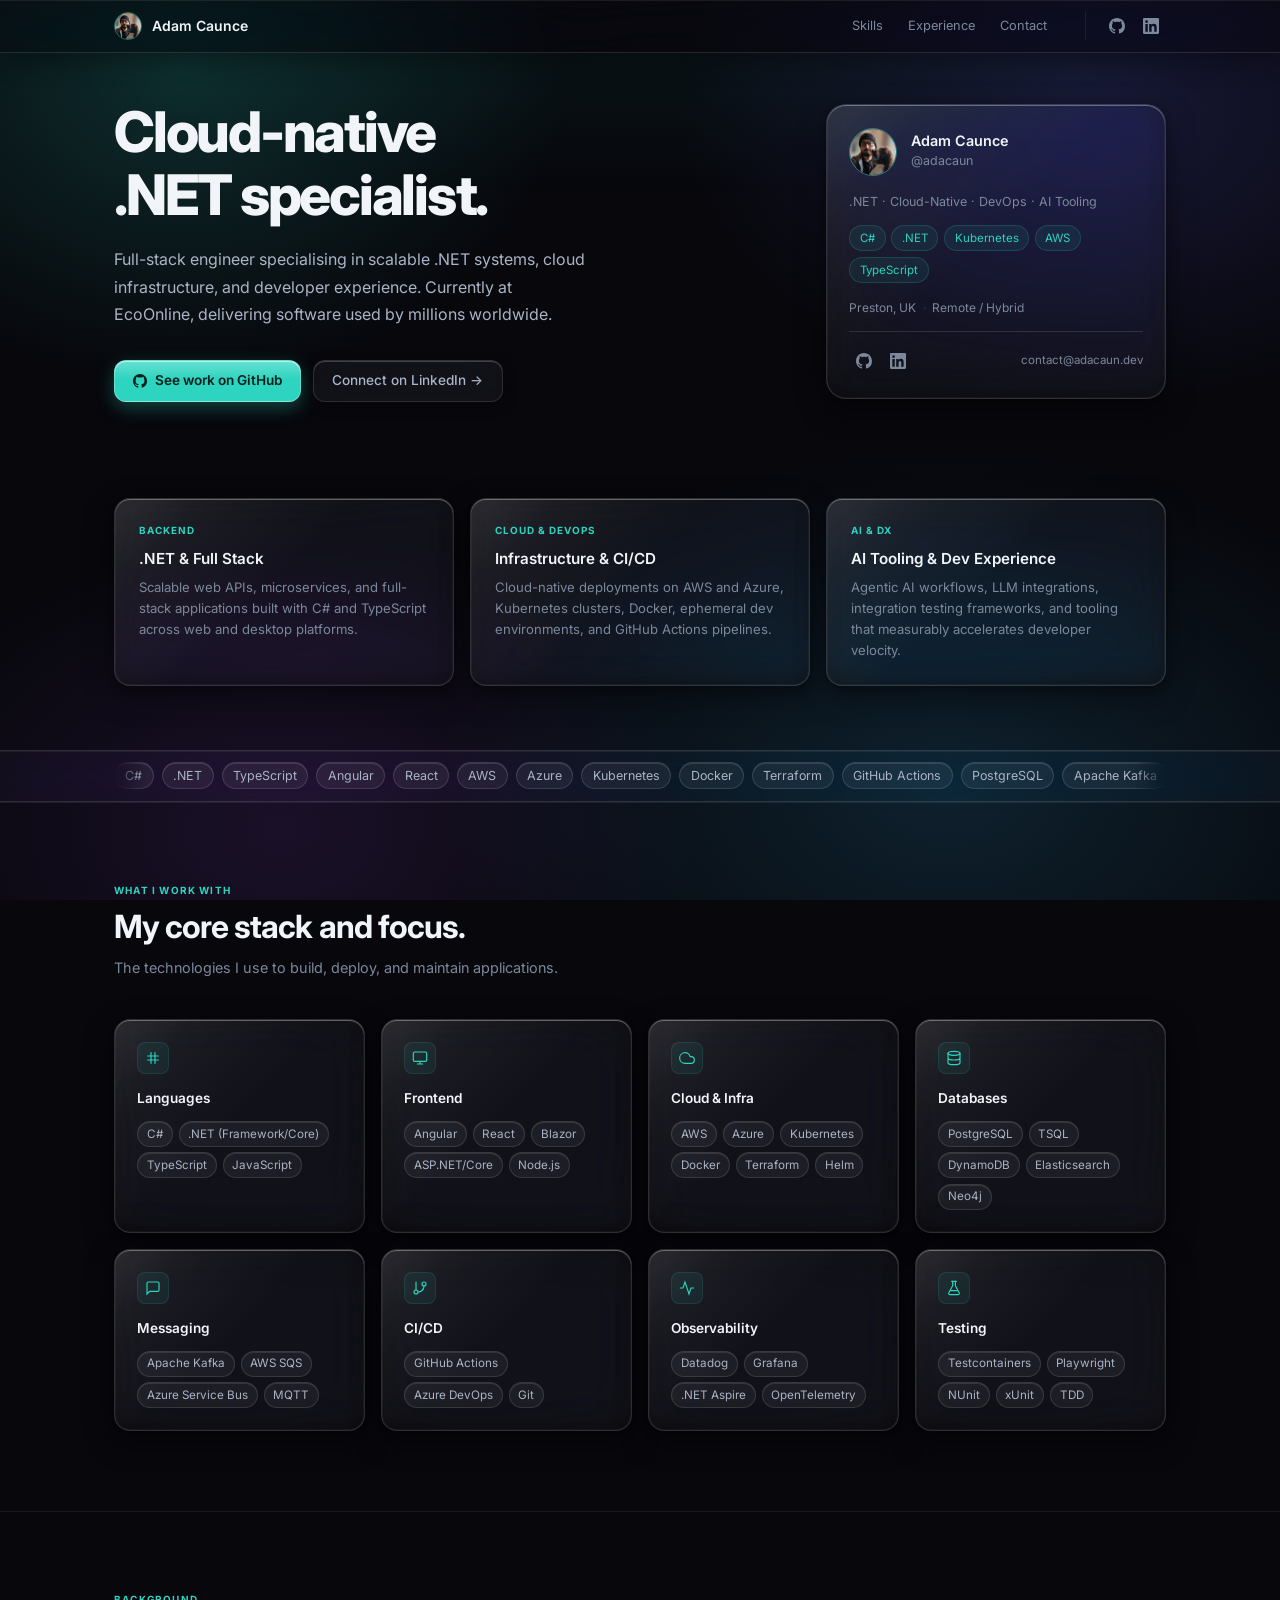
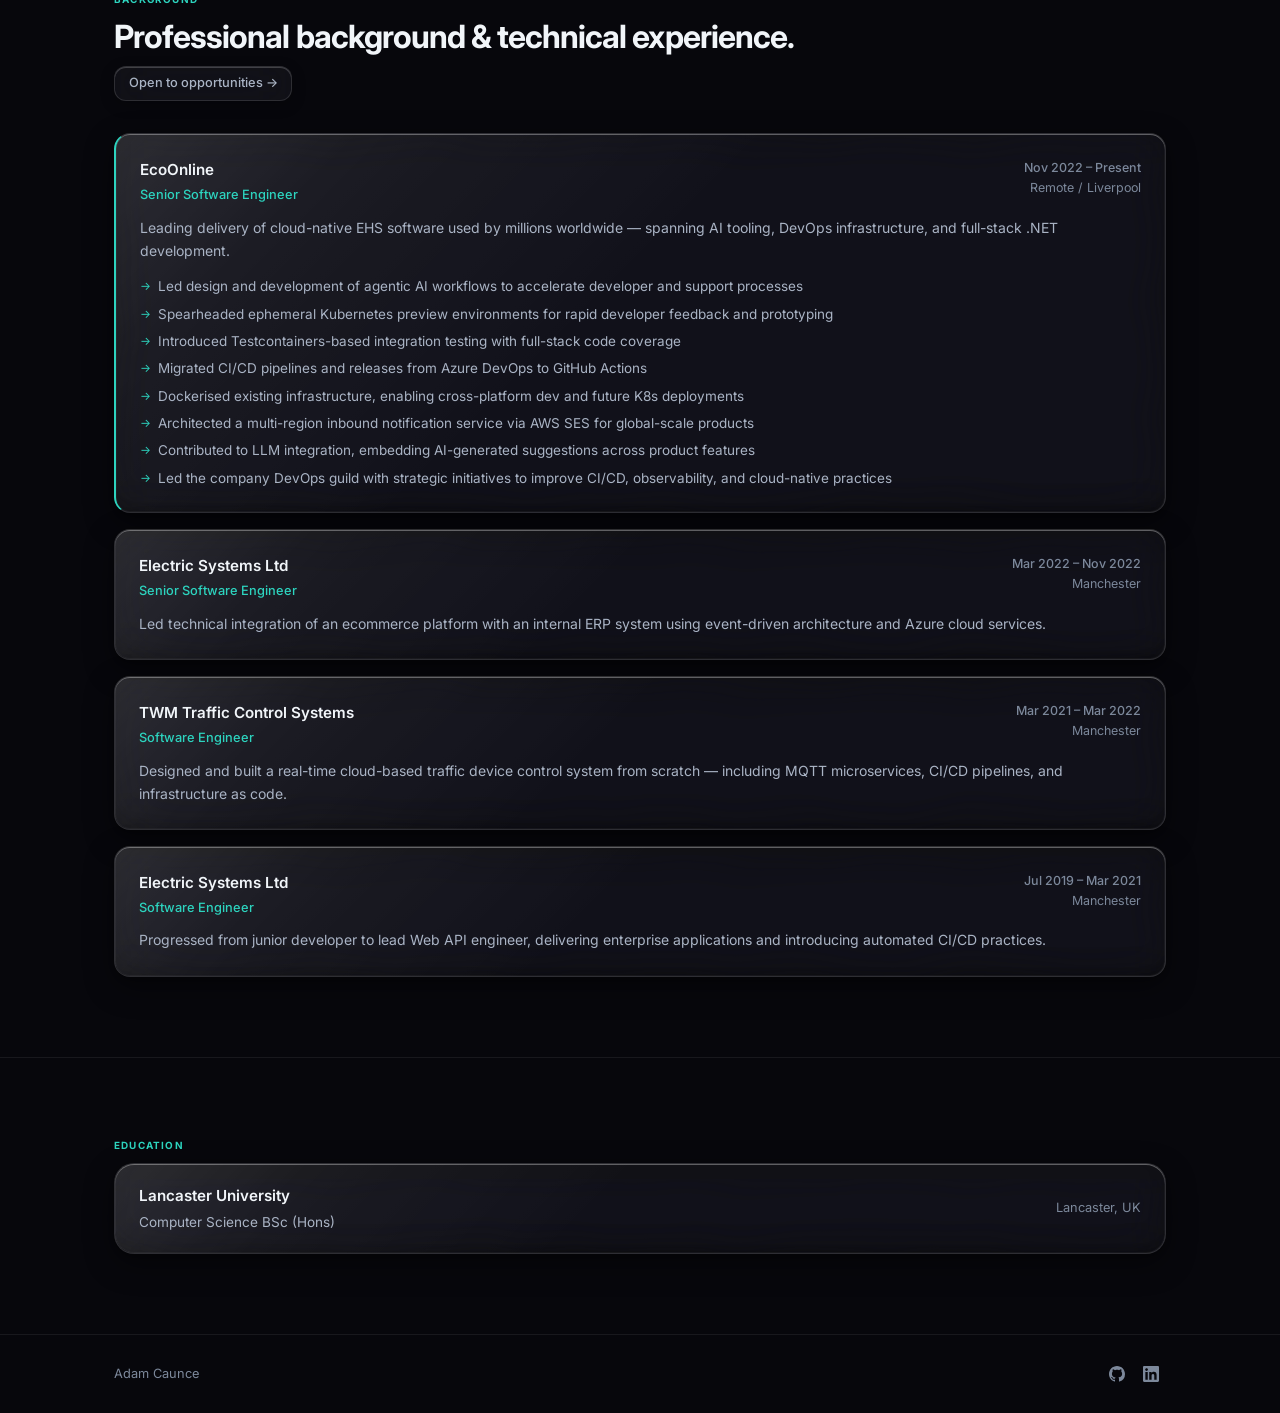
==== commit 335ffe45: "deploy: adds39939/adacaun-site@5f0d2e7fe10cd03b3cc72febc0aab6009dc43c26" ====
--- a/index.html
+++ b/index.html
@@ -1,4 +1,4 @@
-<!DOCTYPE html><html lang="en"> <head><meta charset="UTF-8"><meta name="viewport" content="width=device-width, initial-scale=1.0"><meta name="description" content="Full-stack software engineer specialising in cloud-native .NET, DevOps, and AI tooling. Based in Preston, UK."><meta name="author" content="Adam Caunce"><meta property="og:title" content="Adam Caunce • Senior Software Engineer"><meta property="og:description" content="Full-stack software engineer specialising in cloud-native .NET, DevOps, and AI tooling. Based in Preston, UK."><meta property="og:type" content="website"><title>Adam Caunce • Senior Software Engineer</title><link rel="preconnect" href="https://fonts.googleapis.com"><link rel="preconnect" href="https://fonts.gstatic.com" crossorigin=""><link href="https://fonts.googleapis.com/css2?family=Inter:wght@400;500;600;700;800&display=swap" rel="stylesheet"><link rel="icon" type="image/svg+xml" href="/favicon.png"><link rel="stylesheet" href="/_astro/index.BZf3g1Ue.css"></head> <body>  <div class="page"> <nav class="nav"> <div class="nav-inner container"> <a href="/" class="nav-brand"> <img src="/_astro/avatar.CRZQlAE3_Z1uvaX.webp" alt aria-hidden="true" loading="lazy" decoding="async" width="831" height="821" class="nav-avatar"> <span class="nav-name">Adam Caunce</span> </a> <div class="nav-center"> <a href="#skills" class="nav-link">Skills</a> <a href="#experience" class="nav-link">Experience</a> <a href="mailto:contact@adacaun.dev" class="nav-link">Contact</a> </div> <div class="nav-social"> <a href="https://github.com/adds39939" target="_blank" rel="noopener noreferrer" aria-label="GitHub" class="nav-icon"> <svg viewBox="0 0 16 16" fill="currentColor" aria-hidden="true"> <path d="M8 0C3.58 0 0 3.58 0 8c0 3.54 2.29 6.53 5.47 7.59.4.07.55-.17.55-.38 0-.19-.01-.82-.01-1.49-2.01.37-2.53-.49-2.69-.94-.09-.23-.48-.94-.82-1.13-.28-.15-.68-.52-.01-.53.63-.01 1.08.58 1.23.82.72 1.21 1.87.87 2.33.66.07-.52.28-.87.51-1.07-1.78-.2-3.64-.89-3.64-3.95 0-.87.31-1.59.82-2.15-.08-.2-.36-1.02.08-2.12 0 0 .67-.21 2.2.82.64-.18 1.32-.27 2-.27.68 0 1.36.09 2 .27 1.53-1.04 2.2-.82 2.2-.82.44 1.1.16 1.92.08 2.12.51.56.82 1.27.82 2.15 0 3.07-1.87 3.75-3.65 3.95.29.25.54.73.54 1.48 0 1.07-.01 1.93-.01 2.2 0 .21.15.46.55.38A8.013 8.013 0 0016 8c0-4.42-3.58-8-8-8z"></path> </svg> </a> <a href="https://www.linkedin.com/in/adam-caunce-9645b4173/" target="_blank" rel="noopener noreferrer" aria-label="LinkedIn" class="nav-icon"> <svg viewBox="0 0 24 24" fill="currentColor" aria-hidden="true"> <path d="M20.447 20.452h-3.554v-5.569c0-1.328-.027-3.037-1.852-3.037-1.853 0-2.136 1.445-2.136 2.939v5.667H9.351V9h3.414v1.561h.046c.477-.9 1.637-1.85 3.37-1.85 3.601 0 4.267 2.37 4.267 5.455v6.286zM5.337 7.433c-1.144 0-2.063-.926-2.063-2.065 0-1.138.92-2.063 2.063-2.063 1.14 0 2.064.925 2.064 2.063 0 1.139-.925 2.065-2.064 2.065zm1.782 13.019H3.555V9h3.564v11.452zM22.225 0H1.771C.792 0 0 .774 0 1.729v20.542C0 23.227.792 24 1.771 24h20.451C23.2 24 24 23.227 24 22.271V1.729C24 .774 23.2 0 22.222 0h.003z"></path> </svg> </a> </div> </div> </nav> <main> <section class="hero"> <div class="hero-inner container"> <div class="hero-left"> <h1 class="hero-heading">
+<!DOCTYPE html><html lang="en"> <head><meta charset="UTF-8"><meta name="viewport" content="width=device-width, initial-scale=1.0"><meta name="description" content="Full-stack software engineer specialising in cloud-native .NET, DevOps, and AI tooling. Based in Preston, UK."><meta name="author" content="Adam Caunce"><meta property="og:title" content="Adam Caunce • Senior Software Engineer"><meta property="og:description" content="Full-stack software engineer specialising in cloud-native .NET, DevOps, and AI tooling. Based in Preston, UK."><meta property="og:type" content="website"><title>Adam Caunce • Senior Software Engineer</title><link rel="preconnect" href="https://fonts.googleapis.com"><link rel="preconnect" href="https://fonts.gstatic.com" crossorigin=""><link href="https://fonts.googleapis.com/css2?family=Inter:wght@400;500;600;700;800&display=swap" rel="stylesheet"><link rel="icon" type="image/svg+xml" href="/favicon.png"><link rel="stylesheet" href="/_astro/index.CNwTq1r0.css"></head> <body> <!-- Ambient colour field: gives the frosted glass something to refract & saturate. --> <div class="bg-field" aria-hidden="true"></div>  <div class="page"> <nav class="nav"> <div class="nav-inner container"> <a href="/" class="nav-brand"> <img src="/_astro/avatar.CRZQlAE3_Z1uvaX.webp" alt aria-hidden="true" loading="lazy" decoding="async" width="831" height="821" class="nav-avatar"> <span class="nav-name">Adam Caunce</span> </a> <div class="nav-center"> <a href="#skills" class="nav-link">Skills</a> <a href="#experience" class="nav-link">Experience</a> <a href="mailto:contact@adacaun.dev" class="nav-link">Contact</a> </div> <div class="nav-social"> <a href="https://github.com/adds39939" target="_blank" rel="noopener noreferrer" aria-label="GitHub" class="nav-icon"> <svg viewBox="0 0 16 16" fill="currentColor" aria-hidden="true"> <path d="M8 0C3.58 0 0 3.58 0 8c0 3.54 2.29 6.53 5.47 7.59.4.07.55-.17.55-.38 0-.19-.01-.82-.01-1.49-2.01.37-2.53-.49-2.69-.94-.09-.23-.48-.94-.82-1.13-.28-.15-.68-.52-.01-.53.63-.01 1.08.58 1.23.82.72 1.21 1.87.87 2.33.66.07-.52.28-.87.51-1.07-1.78-.2-3.64-.89-3.64-3.95 0-.87.31-1.59.82-2.15-.08-.2-.36-1.02.08-2.12 0 0 .67-.21 2.2.82.64-.18 1.32-.27 2-.27.68 0 1.36.09 2 .27 1.53-1.04 2.2-.82 2.2-.82.44 1.1.16 1.92.08 2.12.51.56.82 1.27.82 2.15 0 3.07-1.87 3.75-3.65 3.95.29.25.54.73.54 1.48 0 1.07-.01 1.93-.01 2.2 0 .21.15.46.55.38A8.013 8.013 0 0016 8c0-4.42-3.58-8-8-8z"></path> </svg> </a> <a href="https://www.linkedin.com/in/adam-caunce-9645b4173/" target="_blank" rel="noopener noreferrer" aria-label="LinkedIn" class="nav-icon"> <svg viewBox="0 0 24 24" fill="currentColor" aria-hidden="true"> <path d="M20.447 20.452h-3.554v-5.569c0-1.328-.027-3.037-1.852-3.037-1.853 0-2.136 1.445-2.136 2.939v5.667H9.351V9h3.414v1.561h.046c.477-.9 1.637-1.85 3.37-1.85 3.601 0 4.267 2.37 4.267 5.455v6.286zM5.337 7.433c-1.144 0-2.063-.926-2.063-2.065 0-1.138.92-2.063 2.063-2.063 1.14 0 2.064.925 2.064 2.063 0 1.139-.925 2.065-2.064 2.065zm1.782 13.019H3.555V9h3.564v11.452zM22.225 0H1.771C.792 0 0 .774 0 1.729v20.542C0 23.227.792 24 1.771 24h20.451C23.2 24 24 23.227 24 22.271V1.729C24 .774 23.2 0 22.222 0h.003z"></path> </svg> </a> </div> </div> </nav> <main> <section class="hero"> <div class="hero-inner container"> <div class="hero-left"> <h1 class="hero-heading">
 Cloud-native<br>
 .NET specialist.
 </h1> <p class="hero-bio">
@@ -8,4 +8,5 @@
 See work on GitHub
 </a> <a href="https://www.linkedin.com/in/adam-caunce-9645b4173/" target="_blank" rel="noopener noreferrer" class="btn-outline">
 Connect on LinkedIn →
-</a> </div> </div> <div class="hero-right"> <div class="card card--bordered profile-card" data-astro-cid-rixq2xwk> <div class="profile-top" data-astro-cid-rixq2xwk> <img src="/_astro/avatar.CRZQlAE3_Z1uvaX.webp" alt aria-hidden="true" data-astro-cid-rixq2xwk="true" loading="lazy" decoding="async" width="831" height="821" class="profile-avatar"> <div class="profile-identity" data-astro-cid-rixq2xwk> <p class="profile-name" data-astro-cid-rixq2xwk>Adam Caunce</p> <p class="profile-handle" data-astro-cid-rixq2xwk>@adacaun</p> </div> </div> <p class="profile-desc" data-astro-cid-rixq2xwk>.NET · Cloud-Native · DevOps · AI Tooling</p> <div class="profile-chips" data-astro-cid-rixq2xwk> <span class="profile-chip" data-astro-cid-rixq2xwk>C#</span><span class="profile-chip" data-astro-cid-rixq2xwk>.NET</span><span class="profile-chip" data-astro-cid-rixq2xwk>Kubernetes</span><span class="profile-chip" data-astro-cid-rixq2xwk>AWS</span><span class="profile-chip" data-astro-cid-rixq2xwk>TypeScript</span> </div> <div class="profile-meta" data-astro-cid-rixq2xwk> <span data-astro-cid-rixq2xwk>Preston, UK</span> <span class="meta-sep" data-astro-cid-rixq2xwk>·</span> <span data-astro-cid-rixq2xwk>Remote / Hybrid</span> </div> <div class="profile-social" data-astro-cid-rixq2xwk> <a href="https://github.com/adds39939" target="_blank" rel="noopener noreferrer" aria-label="GitHub" class="nav-icon" data-astro-cid-rixq2xwk> <svg viewBox="0 0 16 16" fill="currentColor" aria-hidden="true" data-astro-cid-rixq2xwk="true"> <path d="M8 0C3.58 0 0 3.58 0 8c0 3.54 2.29 6.53 5.47 7.59.4.07.55-.17.55-.38 0-.19-.01-.82-.01-1.49-2.01.37-2.53-.49-2.69-.94-.09-.23-.48-.94-.82-1.13-.28-.15-.68-.52-.01-.53.63-.01 1.08.58 1.23.82.72 1.21 1.87.87 2.33.66.07-.52.28-.87.51-1.07-1.78-.2-3.64-.89-3.64-3.95 0-.87.31-1.59.82-2.15-.08-.2-.36-1.02.08-2.12 0 0 .67-.21 2.2.82.64-.18 1.32-.27 2-.27.68 0 1.36.09 2 .27 1.53-1.04 2.2-.82 2.2-.82.44 1.1.16 1.92.08 2.12.51.56.82 1.27.82 2.15 0 3.07-1.87 3.75-3.65 3.95.29.25.54.73.54 1.48 0 1.07-.01 1.93-.01 2.2 0 .21.15.46.55.38A8.013 8.013 0 0016 8c0-4.42-3.58-8-8-8z"></path> </svg> </a> <a href="https://www.linkedin.com/in/adam-caunce-9645b4173/" target="_blank" rel="noopener noreferrer" aria-label="LinkedIn" class="nav-icon" data-astro-cid-rixq2xwk> <svg viewBox="0 0 24 24" fill="currentColor" aria-hidden="true" data-astro-cid-rixq2xwk="true"> <path d="M20.447 20.452h-3.554v-5.569c0-1.328-.027-3.037-1.852-3.037-1.853 0-2.136 1.445-2.136 2.939v5.667H9.351V9h3.414v1.561h.046c.477-.9 1.637-1.85 3.37-1.85 3.601 0 4.267 2.37 4.267 5.455v6.286zM5.337 7.433c-1.144 0-2.063-.926-2.063-2.065 0-1.138.92-2.063 2.063-2.063 1.14 0 2.064.925 2.064 2.063 0 1.139-.925 2.065-2.064 2.065zm1.782 13.019H3.555V9h3.564v11.452zM22.225 0H1.771C.792 0 0 .774 0 1.729v20.542C0 23.227.792 24 1.771 24h20.451C23.2 24 24 23.227 24 22.271V1.729C24 .774 23.2 0 22.222 0h.003z"></path> </svg> </a> <a href="mailto:contact@adacaun.dev" class="profile-email" data-astro-cid-rixq2xwk>contact@adacaun.dev</a> </div> </div> </div> </div> <!-- What I build cards --> <div class="build-cards container"> <div class="card card--inset build-card" data-astro-cid-przihzg4> <span class="build-label" data-astro-cid-przihzg4>BACKEND</span> <h3 class="build-title" data-astro-cid-przihzg4>.NET &amp; Full Stack</h3> <p class="build-desc" data-astro-cid-przihzg4>Scalable web APIs, microservices, and full-stack applications built with C# and TypeScript across web and desktop platforms.</p> </div><div class="card card--inset build-card" data-astro-cid-przihzg4> <span class="build-label" data-astro-cid-przihzg4>CLOUD &amp; DEVOPS</span> <h3 class="build-title" data-astro-cid-przihzg4>Infrastructure &amp; CI/CD</h3> <p class="build-desc" data-astro-cid-przihzg4>Cloud-native deployments on AWS and Azure, Kubernetes clusters, Docker, ephemeral dev environments, and GitHub Actions pipelines.</p> </div><div class="card card--inset build-card" data-astro-cid-przihzg4> <span class="build-label" data-astro-cid-przihzg4>AI &amp; DX</span> <h3 class="build-title" data-astro-cid-przihzg4>AI Tooling &amp; Dev Experience</h3> <p class="build-desc" data-astro-cid-przihzg4>Agentic AI workflows, LLM integrations, integration testing frameworks, and tooling that measurably accelerates developer velocity.</p> </div> </div> </section> <div class="stack-strip" data-astro-cid-r3jku4di> <div class="stack-inner" data-astro-cid-r3jku4di> <div class="stack-marquee" data-astro-cid-r3jku4di> <div class="stack-tags" role="list" data-astro-cid-r3jku4di> <span class="stack-tag" role="listitem" data-astro-cid-r3jku4di>C#</span><span class="stack-tag" role="listitem" data-astro-cid-r3jku4di>.NET</span><span class="stack-tag" role="listitem" data-astro-cid-r3jku4di>TypeScript</span><span class="stack-tag" role="listitem" data-astro-cid-r3jku4di>Angular</span><span class="stack-tag" role="listitem" data-astro-cid-r3jku4di>React</span><span class="stack-tag" role="listitem" data-astro-cid-r3jku4di>AWS</span><span class="stack-tag" role="listitem" data-astro-cid-r3jku4di>Azure</span><span class="stack-tag" role="listitem" data-astro-cid-r3jku4di>Kubernetes</span><span class="stack-tag" role="listitem" data-astro-cid-r3jku4di>Docker</span><span class="stack-tag" role="listitem" data-astro-cid-r3jku4di>Terraform</span><span class="stack-tag" role="listitem" data-astro-cid-r3jku4di>GitHub Actions</span><span class="stack-tag" role="listitem" data-astro-cid-r3jku4di>PostgreSQL</span><span class="stack-tag" role="listitem" data-astro-cid-r3jku4di>Apache Kafka</span><span class="stack-tag" role="listitem" data-astro-cid-r3jku4di>Datadog</span><span class="stack-tag" role="listitem" data-astro-cid-r3jku4di>Testcontainers</span><span class="stack-tag" role="listitem" data-astro-cid-r3jku4di>Node.js</span><span class="stack-tag" role="listitem" data-astro-cid-r3jku4di>Playwright</span>  <span class="stack-tag" aria-hidden="true" data-astro-cid-r3jku4di>C#</span><span class="stack-tag" aria-hidden="true" data-astro-cid-r3jku4di>.NET</span><span class="stack-tag" aria-hidden="true" data-astro-cid-r3jku4di>TypeScript</span><span class="stack-tag" aria-hidden="true" data-astro-cid-r3jku4di>Angular</span><span class="stack-tag" aria-hidden="true" data-astro-cid-r3jku4di>React</span><span class="stack-tag" aria-hidden="true" data-astro-cid-r3jku4di>AWS</span><span class="stack-tag" aria-hidden="true" data-astro-cid-r3jku4di>Azure</span><span class="stack-tag" aria-hidden="true" data-astro-cid-r3jku4di>Kubernetes</span><span class="stack-tag" aria-hidden="true" data-astro-cid-r3jku4di>Docker</span><span class="stack-tag" aria-hidden="true" data-astro-cid-r3jku4di>Terraform</span><span class="stack-tag" aria-hidden="true" data-astro-cid-r3jku4di>GitHub Actions</span><span class="stack-tag" aria-hidden="true" data-astro-cid-r3jku4di>PostgreSQL</span><span class="stack-tag" aria-hidden="true" data-astro-cid-r3jku4di>Apache Kafka</span><span class="stack-tag" aria-hidden="true" data-astro-cid-r3jku4di>Datadog</span><span class="stack-tag" aria-hidden="true" data-astro-cid-r3jku4di>Testcontainers</span><span class="stack-tag" aria-hidden="true" data-astro-cid-r3jku4di>Node.js</span><span class="stack-tag" aria-hidden="true" data-astro-cid-r3jku4di>Playwright</span> </div> </div> </div> </div> <section id="skills" class="section"> <div class="container"> <p class="eyebrow">WHAT I WORK WITH</p> <h2 class="section-heading">My core stack and focus.</h2> <p class="section-sub">The technologies I use to build, deploy, and maintain applications.</p> <div class="skills-grid"> <div class="card card--hover skill-card" data-astro-cid-usgiykq2> <div class="skill-icon" data-astro-cid-usgiykq2> <svg viewBox="0 0 24 24" fill="none" stroke="currentColor" stroke-width="1.75" stroke-linecap="round"> <line x1="4" y1="9" x2="20" y2="9"></line> <line x1="4" y1="15" x2="20" y2="15"></line> <line x1="9" y1="4" x2="9" y2="20"></line> <line x1="15" y1="4" x2="15" y2="20"></line> </svg> </div> <h3 class="skill-category" data-astro-cid-usgiykq2>Languages</h3> <div class="skill-tags" data-astro-cid-usgiykq2> <span class="skill-tag" data-astro-cid-usgiykq2>C#</span><span class="skill-tag" data-astro-cid-usgiykq2>.NET (Framework/Core)</span><span class="skill-tag" data-astro-cid-usgiykq2>TypeScript</span><span class="skill-tag" data-astro-cid-usgiykq2>JavaScript</span> </div> </div><div class="card card--hover skill-card" data-astro-cid-usgiykq2> <div class="skill-icon" data-astro-cid-usgiykq2> <svg viewBox="0 0 24 24" fill="none" stroke="currentColor" stroke-width="1.75" stroke-linecap="round"> <rect x="2" y="3" width="20" height="14" rx="2"></rect> <path d="M8 21h8M12 17v4"></path> </svg> </div> <h3 class="skill-category" data-astro-cid-usgiykq2>Frontend</h3> <div class="skill-tags" data-astro-cid-usgiykq2> <span class="skill-tag" data-astro-cid-usgiykq2>Angular</span><span class="skill-tag" data-astro-cid-usgiykq2>React</span><span class="skill-tag" data-astro-cid-usgiykq2>Blazor</span><span class="skill-tag" data-astro-cid-usgiykq2>ASP.NET/Core</span><span class="skill-tag" data-astro-cid-usgiykq2>Node.js</span> </div> </div><div class="card card--hover skill-card" data-astro-cid-usgiykq2> <div class="skill-icon" data-astro-cid-usgiykq2> <svg viewBox="0 0 24 24" fill="none" stroke="currentColor" stroke-width="1.75" stroke-linecap="round"> <path d="M18 10h-1.26A8 8 0 1 0 9 20h9a5 5 0 0 0 0-10z"></path> </svg> </div> <h3 class="skill-category" data-astro-cid-usgiykq2>Cloud &amp; Infra</h3> <div class="skill-tags" data-astro-cid-usgiykq2> <span class="skill-tag" data-astro-cid-usgiykq2>AWS</span><span class="skill-tag" data-astro-cid-usgiykq2>Azure</span><span class="skill-tag" data-astro-cid-usgiykq2>Kubernetes</span><span class="skill-tag" data-astro-cid-usgiykq2>Docker</span><span class="skill-tag" data-astro-cid-usgiykq2>Terraform</span><span class="skill-tag" data-astro-cid-usgiykq2>Helm</span> </div> </div><div class="card card--hover skill-card" data-astro-cid-usgiykq2> <div class="skill-icon" data-astro-cid-usgiykq2> <svg viewBox="0 0 24 24" fill="none" stroke="currentColor" stroke-width="1.75" stroke-linecap="round"> <ellipse cx="12" cy="5" rx="9" ry="3"></ellipse> <path d="M21 12c0 1.66-4 3-9 3s-9-1.34-9-3M3 5v14c0 1.66 4 3 9 3s9-1.34 9-3V5"></path> </svg> </div> <h3 class="skill-category" data-astro-cid-usgiykq2>Databases</h3> <div class="skill-tags" data-astro-cid-usgiykq2> <span class="skill-tag" data-astro-cid-usgiykq2>PostgreSQL</span><span class="skill-tag" data-astro-cid-usgiykq2>TSQL</span><span class="skill-tag" data-astro-cid-usgiykq2>DynamoDB</span><span class="skill-tag" data-astro-cid-usgiykq2>Elasticsearch</span><span class="skill-tag" data-astro-cid-usgiykq2>Neo4j</span> </div> </div><div class="card card--hover skill-card" data-astro-cid-usgiykq2> <div class="skill-icon" data-astro-cid-usgiykq2> <svg viewBox="0 0 24 24" fill="none" stroke="currentColor" stroke-width="1.75" stroke-linecap="round"> <path d="M21 15a2 2 0 0 1-2 2H7l-4 4V5a2 2 0 0 1 2-2h14a2 2 0 0 1 2 2z"></path> </svg> </div> <h3 class="skill-category" data-astro-cid-usgiykq2>Messaging</h3> <div class="skill-tags" data-astro-cid-usgiykq2> <span class="skill-tag" data-astro-cid-usgiykq2>Apache Kafka</span><span class="skill-tag" data-astro-cid-usgiykq2>AWS SQS</span><span class="skill-tag" data-astro-cid-usgiykq2>Azure Service Bus</span><span class="skill-tag" data-astro-cid-usgiykq2>MQTT</span> </div> </div><div class="card card--hover skill-card" data-astro-cid-usgiykq2> <div class="skill-icon" data-astro-cid-usgiykq2> <svg viewBox="0 0 24 24" fill="none" stroke="currentColor" stroke-width="1.75" stroke-linecap="round"> <line x1="6" y1="3" x2="6" y2="15"></line> <circle cx="18" cy="6" r="3"></circle> <circle cx="6" cy="18" r="3"></circle> <path d="M18 9a9 9 0 0 1-9 9"></path> </svg> </div> <h3 class="skill-category" data-astro-cid-usgiykq2>CI/CD</h3> <div class="skill-tags" data-astro-cid-usgiykq2> <span class="skill-tag" data-astro-cid-usgiykq2>GitHub Actions</span><span class="skill-tag" data-astro-cid-usgiykq2>Azure DevOps</span><span class="skill-tag" data-astro-cid-usgiykq2>Git</span> </div> </div><div class="card card--hover skill-card" data-astro-cid-usgiykq2> <div class="skill-icon" data-astro-cid-usgiykq2> <svg viewBox="0 0 24 24" fill="none" stroke="currentColor" stroke-width="1.75" stroke-linecap="round"> <polyline points="22 12 18 12 15 21 9 3 6 12 2 12"></polyline> </svg> </div> <h3 class="skill-category" data-astro-cid-usgiykq2>Observability</h3> <div class="skill-tags" data-astro-cid-usgiykq2> <span class="skill-tag" data-astro-cid-usgiykq2>Datadog</span><span class="skill-tag" data-astro-cid-usgiykq2>Grafana</span><span class="skill-tag" data-astro-cid-usgiykq2>.NET Aspire</span><span class="skill-tag" data-astro-cid-usgiykq2>OpenTelemetry</span> </div> </div><div class="card card--hover skill-card" data-astro-cid-usgiykq2> <div class="skill-icon" data-astro-cid-usgiykq2> <svg viewBox="0 0 24 24" fill="none" stroke="currentColor" stroke-width="1.75" stroke-linecap="round" stroke-linejoin="round"> <path d="M14 2v6a2 2 0 0 0 .245.96l5.51 10.08A2 2 0 0 1 18 22H6a2 2 0 0 1-1.755-2.96l5.51-10.08A2 2 0 0 0 10 8V2"></path> <path d="M8.5 2h7"></path> <path d="M7 16h10"></path> </svg> </div> <h3 class="skill-category" data-astro-cid-usgiykq2>Testing</h3> <div class="skill-tags" data-astro-cid-usgiykq2> <span class="skill-tag" data-astro-cid-usgiykq2>Testcontainers</span><span class="skill-tag" data-astro-cid-usgiykq2>Playwright</span><span class="skill-tag" data-astro-cid-usgiykq2>NUnit</span><span class="skill-tag" data-astro-cid-usgiykq2>xUnit</span><span class="skill-tag" data-astro-cid-usgiykq2>TDD</span> </div> </div> </div> </div> </section> <section id="experience" class="section"> <div class="container"> <p class="eyebrow">BACKGROUND</p> <h2 class="section-heading">Professional background &amp; technical experience.</h2> <div class="exp-actions"> <a href="mailto:contact@adacaun.dev" class="btn-outline btn-sm">Open to opportunities →</a> </div> <div class="exp-list"> <article class="card card--hover exp-card exp-card--featured" data-astro-cid-jcvh2fgv> <div class="exp-header" data-astro-cid-jcvh2fgv> <div class="exp-title-block" data-astro-cid-jcvh2fgv> <h3 class="exp-company" data-astro-cid-jcvh2fgv>EcoOnline</h3> <p class="exp-role" data-astro-cid-jcvh2fgv>Senior Software Engineer</p> </div> <div class="exp-meta" data-astro-cid-jcvh2fgv> <span class="exp-period" data-astro-cid-jcvh2fgv>Nov 2022 – Present</span> <span class="exp-location" data-astro-cid-jcvh2fgv>Remote / Liverpool</span> </div> </div> <p class="exp-summary" data-astro-cid-jcvh2fgv>Leading delivery of cloud-native EHS software used by millions worldwide — spanning AI tooling, DevOps infrastructure, and full-stack .NET development.</p> <ul class="exp-highlights" data-astro-cid-jcvh2fgv> <li data-astro-cid-jcvh2fgv>Led design and development of agentic AI workflows to accelerate developer and support processes</li><li data-astro-cid-jcvh2fgv>Spearheaded ephemeral Kubernetes preview environments for rapid developer feedback and prototyping</li><li data-astro-cid-jcvh2fgv>Introduced Testcontainers-based integration testing with full-stack code coverage</li><li data-astro-cid-jcvh2fgv>Migrated CI/CD pipelines and releases from Azure DevOps to GitHub Actions</li><li data-astro-cid-jcvh2fgv>Dockerised existing infrastructure, enabling cross-platform dev and future K8s deployments</li><li data-astro-cid-jcvh2fgv>Architected a multi-region inbound notification service via AWS SES for global-scale products</li><li data-astro-cid-jcvh2fgv>Contributed to LLM integration, embedding AI-generated suggestions across product features</li><li data-astro-cid-jcvh2fgv>Led the company DevOps guild with strategic initiatives to improve CI/CD, observability, and cloud-native practices</li> </ul> </article><article class="card card--hover exp-card" data-astro-cid-jcvh2fgv> <div class="exp-header" data-astro-cid-jcvh2fgv> <div class="exp-title-block" data-astro-cid-jcvh2fgv> <h3 class="exp-company" data-astro-cid-jcvh2fgv>Electric Systems Ltd</h3> <p class="exp-role" data-astro-cid-jcvh2fgv>Senior Software Engineer</p> </div> <div class="exp-meta" data-astro-cid-jcvh2fgv> <span class="exp-period" data-astro-cid-jcvh2fgv>Mar 2022 – Nov 2022</span> <span class="exp-location" data-astro-cid-jcvh2fgv>Manchester</span> </div> </div> <p class="exp-summary" data-astro-cid-jcvh2fgv>Led technical integration of an ecommerce platform with an internal ERP system using event-driven architecture and Azure cloud services.</p>  </article><article class="card card--hover exp-card" data-astro-cid-jcvh2fgv> <div class="exp-header" data-astro-cid-jcvh2fgv> <div class="exp-title-block" data-astro-cid-jcvh2fgv> <h3 class="exp-company" data-astro-cid-jcvh2fgv>TWM Traffic Control Systems</h3> <p class="exp-role" data-astro-cid-jcvh2fgv>Software Engineer</p> </div> <div class="exp-meta" data-astro-cid-jcvh2fgv> <span class="exp-period" data-astro-cid-jcvh2fgv>Mar 2021 – Mar 2022</span> <span class="exp-location" data-astro-cid-jcvh2fgv>Manchester</span> </div> </div> <p class="exp-summary" data-astro-cid-jcvh2fgv>Designed and built a real-time cloud-based traffic device control system from scratch — including MQTT microservices, CI/CD pipelines, and infrastructure as code.</p>  </article><article class="card card--hover exp-card" data-astro-cid-jcvh2fgv> <div class="exp-header" data-astro-cid-jcvh2fgv> <div class="exp-title-block" data-astro-cid-jcvh2fgv> <h3 class="exp-company" data-astro-cid-jcvh2fgv>Electric Systems Ltd</h3> <p class="exp-role" data-astro-cid-jcvh2fgv>Software Engineer</p> </div> <div class="exp-meta" data-astro-cid-jcvh2fgv> <span class="exp-period" data-astro-cid-jcvh2fgv>Jul 2019 – Mar 2021</span> <span class="exp-location" data-astro-cid-jcvh2fgv>Manchester</span> </div> </div> <p class="exp-summary" data-astro-cid-jcvh2fgv>Progressed from junior developer to lead Web API engineer, delivering enterprise applications and introducing automated CI/CD practices.</p>  </article> </div> </div> </section> <!-- ── Education ── --> <section class="section"> <div class="container"> <p class="eyebrow">EDUCATION</p> <div class="card card--hover card--bordered edu-card" data-astro-cid-lunhx6pc> <div data-astro-cid-lunhx6pc> <p class="edu-institution" data-astro-cid-lunhx6pc>Lancaster University</p> <p class="edu-degree" data-astro-cid-lunhx6pc>Computer Science BSc (Hons)</p> </div> <p class="edu-location" data-astro-cid-lunhx6pc>Lancaster, UK</p> </div> </div> </section> </main> <footer class="footer"> <div class="container footer-inner"> <p class="footer-name">Adam Caunce</p> <div class="footer-social"> <a href="https://github.com/adds39939" target="_blank" rel="noopener noreferrer" aria-label="GitHub" class="nav-icon"> <svg viewBox="0 0 16 16" fill="currentColor" aria-hidden="true"> <path d="M8 0C3.58 0 0 3.58 0 8c0 3.54 2.29 6.53 5.47 7.59.4.07.55-.17.55-.38 0-.19-.01-.82-.01-1.49-2.01.37-2.53-.49-2.69-.94-.09-.23-.48-.94-.82-1.13-.28-.15-.68-.52-.01-.53.63-.01 1.08.58 1.23.82.72 1.21 1.87.87 2.33.66.07-.52.28-.87.51-1.07-1.78-.2-3.64-.89-3.64-3.95 0-.87.31-1.59.82-2.15-.08-.2-.36-1.02.08-2.12 0 0 .67-.21 2.2.82.64-.18 1.32-.27 2-.27.68 0 1.36.09 2 .27 1.53-1.04 2.2-.82 2.2-.82.44 1.1.16 1.92.08 2.12.51.56.82 1.27.82 2.15 0 3.07-1.87 3.75-3.65 3.95.29.25.54.73.54 1.48 0 1.07-.01 1.93-.01 2.2 0 .21.15.46.55.38A8.013 8.013 0 0016 8c0-4.42-3.58-8-8-8z"></path> </svg> </a> <a href="https://www.linkedin.com/in/adam-caunce-9645b4173/" target="_blank" rel="noopener noreferrer" aria-label="LinkedIn" class="nav-icon"> <svg viewBox="0 0 24 24" fill="currentColor" aria-hidden="true"> <path d="M20.447 20.452h-3.554v-5.569c0-1.328-.027-3.037-1.852-3.037-1.853 0-2.136 1.445-2.136 2.939v5.667H9.351V9h3.414v1.561h.046c.477-.9 1.637-1.85 3.37-1.85 3.601 0 4.267 2.37 4.267 5.455v6.286zM5.337 7.433c-1.144 0-2.063-.926-2.063-2.065 0-1.138.92-2.063 2.063-2.063 1.14 0 2.064.925 2.064 2.063 0 1.139-.925 2.065-2.064 2.065zm1.782 13.019H3.555V9h3.564v11.452zM22.225 0H1.771C.792 0 0 .774 0 1.729v20.542C0 23.227.792 24 1.771 24h20.451C23.2 24 24 23.227 24 22.271V1.729C24 .774 23.2 0 22.222 0h.003z"></path> </svg> </a> </div> </div> </footer> </div> </body></html>+</a> </div> </div> <div class="hero-right"> <div class="card card--bordered profile-card" data-astro-cid-rixq2xwk> <div class="profile-top" data-astro-cid-rixq2xwk> <img src="/_astro/avatar.CRZQlAE3_Z1uvaX.webp" alt aria-hidden="true" data-astro-cid-rixq2xwk="true" loading="lazy" decoding="async" width="831" height="821" class="profile-avatar"> <div class="profile-identity" data-astro-cid-rixq2xwk> <p class="profile-name" data-astro-cid-rixq2xwk>Adam Caunce</p> <p class="profile-handle" data-astro-cid-rixq2xwk>@adacaun</p> </div> </div> <p class="profile-desc" data-astro-cid-rixq2xwk>.NET · Cloud-Native · DevOps · AI Tooling</p> <div class="profile-chips" data-astro-cid-rixq2xwk> <span class="profile-chip" data-astro-cid-rixq2xwk>C#</span><span class="profile-chip" data-astro-cid-rixq2xwk>.NET</span><span class="profile-chip" data-astro-cid-rixq2xwk>Kubernetes</span><span class="profile-chip" data-astro-cid-rixq2xwk>AWS</span><span class="profile-chip" data-astro-cid-rixq2xwk>TypeScript</span> </div> <div class="profile-meta" data-astro-cid-rixq2xwk> <span data-astro-cid-rixq2xwk>Preston, UK</span> <span class="meta-sep" data-astro-cid-rixq2xwk>·</span> <span data-astro-cid-rixq2xwk>Remote / Hybrid</span> </div> <div class="profile-social" data-astro-cid-rixq2xwk> <a href="https://github.com/adds39939" target="_blank" rel="noopener noreferrer" aria-label="GitHub" class="nav-icon" data-astro-cid-rixq2xwk> <svg viewBox="0 0 16 16" fill="currentColor" aria-hidden="true" data-astro-cid-rixq2xwk="true"> <path d="M8 0C3.58 0 0 3.58 0 8c0 3.54 2.29 6.53 5.47 7.59.4.07.55-.17.55-.38 0-.19-.01-.82-.01-1.49-2.01.37-2.53-.49-2.69-.94-.09-.23-.48-.94-.82-1.13-.28-.15-.68-.52-.01-.53.63-.01 1.08.58 1.23.82.72 1.21 1.87.87 2.33.66.07-.52.28-.87.51-1.07-1.78-.2-3.64-.89-3.64-3.95 0-.87.31-1.59.82-2.15-.08-.2-.36-1.02.08-2.12 0 0 .67-.21 2.2.82.64-.18 1.32-.27 2-.27.68 0 1.36.09 2 .27 1.53-1.04 2.2-.82 2.2-.82.44 1.1.16 1.92.08 2.12.51.56.82 1.27.82 2.15 0 3.07-1.87 3.75-3.65 3.95.29.25.54.73.54 1.48 0 1.07-.01 1.93-.01 2.2 0 .21.15.46.55.38A8.013 8.013 0 0016 8c0-4.42-3.58-8-8-8z"></path> </svg> </a> <a href="https://www.linkedin.com/in/adam-caunce-9645b4173/" target="_blank" rel="noopener noreferrer" aria-label="LinkedIn" class="nav-icon" data-astro-cid-rixq2xwk> <svg viewBox="0 0 24 24" fill="currentColor" aria-hidden="true" data-astro-cid-rixq2xwk="true"> <path d="M20.447 20.452h-3.554v-5.569c0-1.328-.027-3.037-1.852-3.037-1.853 0-2.136 1.445-2.136 2.939v5.667H9.351V9h3.414v1.561h.046c.477-.9 1.637-1.85 3.37-1.85 3.601 0 4.267 2.37 4.267 5.455v6.286zM5.337 7.433c-1.144 0-2.063-.926-2.063-2.065 0-1.138.92-2.063 2.063-2.063 1.14 0 2.064.925 2.064 2.063 0 1.139-.925 2.065-2.064 2.065zm1.782 13.019H3.555V9h3.564v11.452zM22.225 0H1.771C.792 0 0 .774 0 1.729v20.542C0 23.227.792 24 1.771 24h20.451C23.2 24 24 23.227 24 22.271V1.729C24 .774 23.2 0 22.222 0h.003z"></path> </svg> </a> <a href="mailto:contact@adacaun.dev" class="profile-email" data-astro-cid-rixq2xwk>contact@adacaun.dev</a> </div> </div> </div> </div> <!-- What I build cards --> <div class="build-cards container"> <div class="card card--inset build-card" data-astro-cid-przihzg4> <span class="build-label" data-astro-cid-przihzg4>BACKEND</span> <h3 class="build-title" data-astro-cid-przihzg4>.NET &amp; Full Stack</h3> <p class="build-desc" data-astro-cid-przihzg4>Scalable web APIs, microservices, and full-stack applications built with C# and TypeScript across web and desktop platforms.</p> </div><div class="card card--inset build-card" data-astro-cid-przihzg4> <span class="build-label" data-astro-cid-przihzg4>CLOUD &amp; DEVOPS</span> <h3 class="build-title" data-astro-cid-przihzg4>Infrastructure &amp; CI/CD</h3> <p class="build-desc" data-astro-cid-przihzg4>Cloud-native deployments on AWS and Azure, Kubernetes clusters, Docker, ephemeral dev environments, and GitHub Actions pipelines.</p> </div><div class="card card--inset build-card" data-astro-cid-przihzg4> <span class="build-label" data-astro-cid-przihzg4>AI &amp; DX</span> <h3 class="build-title" data-astro-cid-przihzg4>AI Tooling &amp; Dev Experience</h3> <p class="build-desc" data-astro-cid-przihzg4>Agentic AI workflows, LLM integrations, integration testing frameworks, and tooling that measurably accelerates developer velocity.</p> </div> </div> </section> <div class="stack-strip" data-astro-cid-r3jku4di> <div class="stack-inner" data-astro-cid-r3jku4di> <div class="stack-marquee" data-astro-cid-r3jku4di> <div class="stack-tags" role="list" data-astro-cid-r3jku4di> <span class="stack-tag" role="listitem" data-astro-cid-r3jku4di>C#</span><span class="stack-tag" role="listitem" data-astro-cid-r3jku4di>.NET</span><span class="stack-tag" role="listitem" data-astro-cid-r3jku4di>TypeScript</span><span class="stack-tag" role="listitem" data-astro-cid-r3jku4di>Angular</span><span class="stack-tag" role="listitem" data-astro-cid-r3jku4di>React</span><span class="stack-tag" role="listitem" data-astro-cid-r3jku4di>AWS</span><span class="stack-tag" role="listitem" data-astro-cid-r3jku4di>Azure</span><span class="stack-tag" role="listitem" data-astro-cid-r3jku4di>Kubernetes</span><span class="stack-tag" role="listitem" data-astro-cid-r3jku4di>Docker</span><span class="stack-tag" role="listitem" data-astro-cid-r3jku4di>Terraform</span><span class="stack-tag" role="listitem" data-astro-cid-r3jku4di>GitHub Actions</span><span class="stack-tag" role="listitem" data-astro-cid-r3jku4di>PostgreSQL</span><span class="stack-tag" role="listitem" data-astro-cid-r3jku4di>Apache Kafka</span><span class="stack-tag" role="listitem" data-astro-cid-r3jku4di>Datadog</span><span class="stack-tag" role="listitem" data-astro-cid-r3jku4di>Testcontainers</span><span class="stack-tag" role="listitem" data-astro-cid-r3jku4di>Node.js</span><span class="stack-tag" role="listitem" data-astro-cid-r3jku4di>Playwright</span>  <span class="stack-tag" aria-hidden="true" data-astro-cid-r3jku4di>C#</span><span class="stack-tag" aria-hidden="true" data-astro-cid-r3jku4di>.NET</span><span class="stack-tag" aria-hidden="true" data-astro-cid-r3jku4di>TypeScript</span><span class="stack-tag" aria-hidden="true" data-astro-cid-r3jku4di>Angular</span><span class="stack-tag" aria-hidden="true" data-astro-cid-r3jku4di>React</span><span class="stack-tag" aria-hidden="true" data-astro-cid-r3jku4di>AWS</span><span class="stack-tag" aria-hidden="true" data-astro-cid-r3jku4di>Azure</span><span class="stack-tag" aria-hidden="true" data-astro-cid-r3jku4di>Kubernetes</span><span class="stack-tag" aria-hidden="true" data-astro-cid-r3jku4di>Docker</span><span class="stack-tag" aria-hidden="true" data-astro-cid-r3jku4di>Terraform</span><span class="stack-tag" aria-hidden="true" data-astro-cid-r3jku4di>GitHub Actions</span><span class="stack-tag" aria-hidden="true" data-astro-cid-r3jku4di>PostgreSQL</span><span class="stack-tag" aria-hidden="true" data-astro-cid-r3jku4di>Apache Kafka</span><span class="stack-tag" aria-hidden="true" data-astro-cid-r3jku4di>Datadog</span><span class="stack-tag" aria-hidden="true" data-astro-cid-r3jku4di>Testcontainers</span><span class="stack-tag" aria-hidden="true" data-astro-cid-r3jku4di>Node.js</span><span class="stack-tag" aria-hidden="true" data-astro-cid-r3jku4di>Playwright</span> </div> </div> </div> </div> <section id="skills" class="section"> <div class="container"> <p class="eyebrow">WHAT I WORK WITH</p> <h2 class="section-heading">My core stack and focus.</h2> <p class="section-sub">The technologies I use to build, deploy, and maintain applications.</p> <div class="skills-grid"> <div class="card card--hover skill-card" data-astro-cid-usgiykq2> <div class="skill-icon" data-astro-cid-usgiykq2> <svg viewBox="0 0 24 24" fill="none" stroke="currentColor" stroke-width="1.75" stroke-linecap="round"> <line x1="4" y1="9" x2="20" y2="9"></line> <line x1="4" y1="15" x2="20" y2="15"></line> <line x1="9" y1="4" x2="9" y2="20"></line> <line x1="15" y1="4" x2="15" y2="20"></line> </svg> </div> <h3 class="skill-category" data-astro-cid-usgiykq2>Languages</h3> <div class="skill-tags" data-astro-cid-usgiykq2> <span class="skill-tag" data-astro-cid-usgiykq2>C#</span><span class="skill-tag" data-astro-cid-usgiykq2>.NET (Framework/Core)</span><span class="skill-tag" data-astro-cid-usgiykq2>TypeScript</span><span class="skill-tag" data-astro-cid-usgiykq2>JavaScript</span> </div> </div><div class="card card--hover skill-card" data-astro-cid-usgiykq2> <div class="skill-icon" data-astro-cid-usgiykq2> <svg viewBox="0 0 24 24" fill="none" stroke="currentColor" stroke-width="1.75" stroke-linecap="round"> <rect x="2" y="3" width="20" height="14" rx="2"></rect> <path d="M8 21h8M12 17v4"></path> </svg> </div> <h3 class="skill-category" data-astro-cid-usgiykq2>Frontend</h3> <div class="skill-tags" data-astro-cid-usgiykq2> <span class="skill-tag" data-astro-cid-usgiykq2>Angular</span><span class="skill-tag" data-astro-cid-usgiykq2>React</span><span class="skill-tag" data-astro-cid-usgiykq2>Blazor</span><span class="skill-tag" data-astro-cid-usgiykq2>ASP.NET/Core</span><span class="skill-tag" data-astro-cid-usgiykq2>Node.js</span> </div> </div><div class="card card--hover skill-card" data-astro-cid-usgiykq2> <div class="skill-icon" data-astro-cid-usgiykq2> <svg viewBox="0 0 24 24" fill="none" stroke="currentColor" stroke-width="1.75" stroke-linecap="round"> <path d="M18 10h-1.26A8 8 0 1 0 9 20h9a5 5 0 0 0 0-10z"></path> </svg> </div> <h3 class="skill-category" data-astro-cid-usgiykq2>Cloud &amp; Infra</h3> <div class="skill-tags" data-astro-cid-usgiykq2> <span class="skill-tag" data-astro-cid-usgiykq2>AWS</span><span class="skill-tag" data-astro-cid-usgiykq2>Azure</span><span class="skill-tag" data-astro-cid-usgiykq2>Kubernetes</span><span class="skill-tag" data-astro-cid-usgiykq2>Docker</span><span class="skill-tag" data-astro-cid-usgiykq2>Terraform</span><span class="skill-tag" data-astro-cid-usgiykq2>Helm</span> </div> </div><div class="card card--hover skill-card" data-astro-cid-usgiykq2> <div class="skill-icon" data-astro-cid-usgiykq2> <svg viewBox="0 0 24 24" fill="none" stroke="currentColor" stroke-width="1.75" stroke-linecap="round"> <ellipse cx="12" cy="5" rx="9" ry="3"></ellipse> <path d="M21 12c0 1.66-4 3-9 3s-9-1.34-9-3M3 5v14c0 1.66 4 3 9 3s9-1.34 9-3V5"></path> </svg> </div> <h3 class="skill-category" data-astro-cid-usgiykq2>Databases</h3> <div class="skill-tags" data-astro-cid-usgiykq2> <span class="skill-tag" data-astro-cid-usgiykq2>PostgreSQL</span><span class="skill-tag" data-astro-cid-usgiykq2>TSQL</span><span class="skill-tag" data-astro-cid-usgiykq2>DynamoDB</span><span class="skill-tag" data-astro-cid-usgiykq2>Elasticsearch</span><span class="skill-tag" data-astro-cid-usgiykq2>Neo4j</span> </div> </div><div class="card card--hover skill-card" data-astro-cid-usgiykq2> <div class="skill-icon" data-astro-cid-usgiykq2> <svg viewBox="0 0 24 24" fill="none" stroke="currentColor" stroke-width="1.75" stroke-linecap="round"> <path d="M21 15a2 2 0 0 1-2 2H7l-4 4V5a2 2 0 0 1 2-2h14a2 2 0 0 1 2 2z"></path> </svg> </div> <h3 class="skill-category" data-astro-cid-usgiykq2>Messaging</h3> <div class="skill-tags" data-astro-cid-usgiykq2> <span class="skill-tag" data-astro-cid-usgiykq2>Apache Kafka</span><span class="skill-tag" data-astro-cid-usgiykq2>AWS SQS</span><span class="skill-tag" data-astro-cid-usgiykq2>Azure Service Bus</span><span class="skill-tag" data-astro-cid-usgiykq2>MQTT</span> </div> </div><div class="card card--hover skill-card" data-astro-cid-usgiykq2> <div class="skill-icon" data-astro-cid-usgiykq2> <svg viewBox="0 0 24 24" fill="none" stroke="currentColor" stroke-width="1.75" stroke-linecap="round"> <line x1="6" y1="3" x2="6" y2="15"></line> <circle cx="18" cy="6" r="3"></circle> <circle cx="6" cy="18" r="3"></circle> <path d="M18 9a9 9 0 0 1-9 9"></path> </svg> </div> <h3 class="skill-category" data-astro-cid-usgiykq2>CI/CD</h3> <div class="skill-tags" data-astro-cid-usgiykq2> <span class="skill-tag" data-astro-cid-usgiykq2>GitHub Actions</span><span class="skill-tag" data-astro-cid-usgiykq2>Azure DevOps</span><span class="skill-tag" data-astro-cid-usgiykq2>Git</span> </div> </div><div class="card card--hover skill-card" data-astro-cid-usgiykq2> <div class="skill-icon" data-astro-cid-usgiykq2> <svg viewBox="0 0 24 24" fill="none" stroke="currentColor" stroke-width="1.75" stroke-linecap="round"> <polyline points="22 12 18 12 15 21 9 3 6 12 2 12"></polyline> </svg> </div> <h3 class="skill-category" data-astro-cid-usgiykq2>Observability</h3> <div class="skill-tags" data-astro-cid-usgiykq2> <span class="skill-tag" data-astro-cid-usgiykq2>Datadog</span><span class="skill-tag" data-astro-cid-usgiykq2>Grafana</span><span class="skill-tag" data-astro-cid-usgiykq2>.NET Aspire</span><span class="skill-tag" data-astro-cid-usgiykq2>OpenTelemetry</span> </div> </div><div class="card card--hover skill-card" data-astro-cid-usgiykq2> <div class="skill-icon" data-astro-cid-usgiykq2> <svg viewBox="0 0 24 24" fill="none" stroke="currentColor" stroke-width="1.75" stroke-linecap="round" stroke-linejoin="round"> <path d="M14 2v6a2 2 0 0 0 .245.96l5.51 10.08A2 2 0 0 1 18 22H6a2 2 0 0 1-1.755-2.96l5.51-10.08A2 2 0 0 0 10 8V2"></path> <path d="M8.5 2h7"></path> <path d="M7 16h10"></path> </svg> </div> <h3 class="skill-category" data-astro-cid-usgiykq2>Testing</h3> <div class="skill-tags" data-astro-cid-usgiykq2> <span class="skill-tag" data-astro-cid-usgiykq2>Testcontainers</span><span class="skill-tag" data-astro-cid-usgiykq2>Playwright</span><span class="skill-tag" data-astro-cid-usgiykq2>NUnit</span><span class="skill-tag" data-astro-cid-usgiykq2>xUnit</span><span class="skill-tag" data-astro-cid-usgiykq2>TDD</span> </div> </div> </div> </div> </section> <section id="experience" class="section"> <div class="container"> <p class="eyebrow">BACKGROUND</p> <h2 class="section-heading">Professional background &amp; technical experience.</h2> <div class="exp-actions"> <a href="mailto:contact@adacaun.dev" class="btn-outline btn-sm">Open to opportunities →</a> </div> <div class="exp-list"> <article class="card card--hover exp-card exp-card--featured" data-astro-cid-jcvh2fgv> <div class="exp-header" data-astro-cid-jcvh2fgv> <div class="exp-title-block" data-astro-cid-jcvh2fgv> <h3 class="exp-company" data-astro-cid-jcvh2fgv>EcoOnline</h3> <p class="exp-role" data-astro-cid-jcvh2fgv>Senior Software Engineer</p> </div> <div class="exp-meta" data-astro-cid-jcvh2fgv> <span class="exp-period" data-astro-cid-jcvh2fgv>Nov 2022 – Present</span> <span class="exp-location" data-astro-cid-jcvh2fgv>Remote / Liverpool</span> </div> </div> <p class="exp-summary" data-astro-cid-jcvh2fgv>Leading delivery of cloud-native EHS software used by millions worldwide — spanning AI tooling, DevOps infrastructure, and full-stack .NET development.</p> <ul class="exp-highlights" data-astro-cid-jcvh2fgv> <li data-astro-cid-jcvh2fgv>Led design and development of agentic AI workflows to accelerate developer and support processes</li><li data-astro-cid-jcvh2fgv>Spearheaded ephemeral Kubernetes preview environments for rapid developer feedback and prototyping</li><li data-astro-cid-jcvh2fgv>Introduced Testcontainers-based integration testing with full-stack code coverage</li><li data-astro-cid-jcvh2fgv>Migrated CI/CD pipelines and releases from Azure DevOps to GitHub Actions</li><li data-astro-cid-jcvh2fgv>Dockerised existing infrastructure, enabling cross-platform dev and future K8s deployments</li><li data-astro-cid-jcvh2fgv>Architected a multi-region inbound notification service via AWS SES for global-scale products</li><li data-astro-cid-jcvh2fgv>Contributed to LLM integration, embedding AI-generated suggestions across product features</li><li data-astro-cid-jcvh2fgv>Led the company DevOps guild with strategic initiatives to improve CI/CD, observability, and cloud-native practices</li> </ul> </article><article class="card card--hover exp-card" data-astro-cid-jcvh2fgv> <div class="exp-header" data-astro-cid-jcvh2fgv> <div class="exp-title-block" data-astro-cid-jcvh2fgv> <h3 class="exp-company" data-astro-cid-jcvh2fgv>Electric Systems Ltd</h3> <p class="exp-role" data-astro-cid-jcvh2fgv>Senior Software Engineer</p> </div> <div class="exp-meta" data-astro-cid-jcvh2fgv> <span class="exp-period" data-astro-cid-jcvh2fgv>Mar 2022 – Nov 2022</span> <span class="exp-location" data-astro-cid-jcvh2fgv>Manchester</span> </div> </div> <p class="exp-summary" data-astro-cid-jcvh2fgv>Led technical integration of an ecommerce platform with an internal ERP system using event-driven architecture and Azure cloud services.</p>  </article><article class="card card--hover exp-card" data-astro-cid-jcvh2fgv> <div class="exp-header" data-astro-cid-jcvh2fgv> <div class="exp-title-block" data-astro-cid-jcvh2fgv> <h3 class="exp-company" data-astro-cid-jcvh2fgv>TWM Traffic Control Systems</h3> <p class="exp-role" data-astro-cid-jcvh2fgv>Software Engineer</p> </div> <div class="exp-meta" data-astro-cid-jcvh2fgv> <span class="exp-period" data-astro-cid-jcvh2fgv>Mar 2021 – Mar 2022</span> <span class="exp-location" data-astro-cid-jcvh2fgv>Manchester</span> </div> </div> <p class="exp-summary" data-astro-cid-jcvh2fgv>Designed and built a real-time cloud-based traffic device control system from scratch — including MQTT microservices, CI/CD pipelines, and infrastructure as code.</p>  </article><article class="card card--hover exp-card" data-astro-cid-jcvh2fgv> <div class="exp-header" data-astro-cid-jcvh2fgv> <div class="exp-title-block" data-astro-cid-jcvh2fgv> <h3 class="exp-company" data-astro-cid-jcvh2fgv>Electric Systems Ltd</h3> <p class="exp-role" data-astro-cid-jcvh2fgv>Software Engineer</p> </div> <div class="exp-meta" data-astro-cid-jcvh2fgv> <span class="exp-period" data-astro-cid-jcvh2fgv>Jul 2019 – Mar 2021</span> <span class="exp-location" data-astro-cid-jcvh2fgv>Manchester</span> </div> </div> <p class="exp-summary" data-astro-cid-jcvh2fgv>Progressed from junior developer to lead Web API engineer, delivering enterprise applications and introducing automated CI/CD practices.</p>  </article> </div> </div> </section> <!-- ── Education ── --> <section class="section"> <div class="container"> <p class="eyebrow">EDUCATION</p> <div class="card card--hover card--bordered edu-card" data-astro-cid-lunhx6pc> <div data-astro-cid-lunhx6pc> <p class="edu-institution" data-astro-cid-lunhx6pc>Lancaster University</p> <p class="edu-degree" data-astro-cid-lunhx6pc>Computer Science BSc (Hons)</p> </div> <p class="edu-location" data-astro-cid-lunhx6pc>Lancaster, UK</p> </div> </div> </section> </main> <footer class="footer"> <div class="container footer-inner"> <p class="footer-name">Adam Caunce</p> <div class="footer-social"> <a href="https://github.com/adds39939" target="_blank" rel="noopener noreferrer" aria-label="GitHub" class="nav-icon"> <svg viewBox="0 0 16 16" fill="currentColor" aria-hidden="true"> <path d="M8 0C3.58 0 0 3.58 0 8c0 3.54 2.29 6.53 5.47 7.59.4.07.55-.17.55-.38 0-.19-.01-.82-.01-1.49-2.01.37-2.53-.49-2.69-.94-.09-.23-.48-.94-.82-1.13-.28-.15-.68-.52-.01-.53.63-.01 1.08.58 1.23.82.72 1.21 1.87.87 2.33.66.07-.52.28-.87.51-1.07-1.78-.2-3.64-.89-3.64-3.95 0-.87.31-1.59.82-2.15-.08-.2-.36-1.02.08-2.12 0 0 .67-.21 2.2.82.64-.18 1.32-.27 2-.27.68 0 1.36.09 2 .27 1.53-1.04 2.2-.82 2.2-.82.44 1.1.16 1.92.08 2.12.51.56.82 1.27.82 2.15 0 3.07-1.87 3.75-3.65 3.95.29.25.54.73.54 1.48 0 1.07-.01 1.93-.01 2.2 0 .21.15.46.55.38A8.013 8.013 0 0016 8c0-4.42-3.58-8-8-8z"></path> </svg> </a> <a href="https://www.linkedin.com/in/adam-caunce-9645b4173/" target="_blank" rel="noopener noreferrer" aria-label="LinkedIn" class="nav-icon"> <svg viewBox="0 0 24 24" fill="currentColor" aria-hidden="true"> <path d="M20.447 20.452h-3.554v-5.569c0-1.328-.027-3.037-1.852-3.037-1.853 0-2.136 1.445-2.136 2.939v5.667H9.351V9h3.414v1.561h.046c.477-.9 1.637-1.85 3.37-1.85 3.601 0 4.267 2.37 4.267 5.455v6.286zM5.337 7.433c-1.144 0-2.063-.926-2.063-2.065 0-1.138.92-2.063 2.063-2.063 1.14 0 2.064.925 2.064 2.063 0 1.139-.925 2.065-2.064 2.065zm1.782 13.019H3.555V9h3.564v11.452zM22.225 0H1.771C.792 0 0 .774 0 1.729v20.542C0 23.227.792 24 1.771 24h20.451C23.2 24 24 23.227 24 22.271V1.729C24 .774 23.2 0 22.222 0h.003z"></path> </svg> </a> </div> </div> </footer> </div>  <!-- Liquid-glass refraction filter. Chromium can feed this into backdrop-filter via
+         url(#liquid-glass); Safari/Firefox ignore it and fall back to plain blur. --> <svg class="lg-svg" aria-hidden="true" focusable="false" width="0" height="0"> <filter id="liquid-glass" x="-20%" y="-20%" width="140%" height="140%" color-interpolation-filters="sRGB"> <feTurbulence type="fractalNoise" baseFrequency="0.009 0.011" numOctaves="2" seed="42" result="noise"></feTurbulence> <feGaussianBlur in="noise" stdDeviation="2.2" result="softNoise"></feGaussianBlur> <feDisplacementMap in="SourceGraphic" in2="softNoise" scale="22" xChannelSelector="R" yChannelSelector="G"></feDisplacementMap> </filter> </svg></body></html>
--- a/_astro/index.CNwTq1r0.css
+++ b/_astro/index.CNwTq1r0.css
@@ -0,0 +1 @@
+*,*:before,*:after{box-sizing:border-box;margin:0;padding:0}:root{--bg: #07070c;--surface: #111116;--surface-2: #18181e;--border: rgba(255, 255, 255, .07);--border-hover: rgba(255, 255, 255, .14);--accent: #2dd4bf;--accent-bg: rgba(45, 212, 191, .08);--accent-dim: rgba(45, 212, 191, .5);--text: #f1f5f9;--body: #aab4c5;--muted: #7c889b;--radius: 16px;--max-w: 1100px;--glass-bg: rgba(255, 255, 255, .045);--glass-bg-strong: rgba(255, 255, 255, .085);--glass-bg-hover: rgba(255, 255, 255, .1);--glass-border: rgba(255, 255, 255, .12);--glass-border-hi: rgba(255, 255, 255, .22);--glass-blur: 20px;--glass-saturate: 180%;--glass-backdrop: blur(var(--glass-blur)) saturate(var(--glass-saturate));--glass-edge: inset 0 1px 0 0 rgba(255, 255, 255, .3), inset 0 0 0 1px rgba(255, 255, 255, .04), inset 0 -14px 28px -18px rgba(0, 0, 0, .55);--glass-shadow: 0 10px 30px rgba(0, 0, 0, .4), 0 2px 8px rgba(0, 0, 0, .28)}html{font-family:Inter,system-ui,-apple-system,sans-serif;font-size:16px;line-height:1.6;color:var(--body);background:var(--bg);-webkit-font-smoothing:antialiased;scroll-behavior:smooth}body{min-height:100vh;position:relative}.bg-field{position:fixed;inset:0;z-index:-1;pointer-events:none;background:radial-gradient(42% 48% at 14% 8%,rgba(45,212,191,.18),transparent 72%),radial-gradient(46% 46% at 86% 12%,rgba(99,102,241,.18),transparent 72%),radial-gradient(54% 52% at 74% 88%,rgba(56,189,248,.14),transparent 74%),radial-gradient(44% 44% at 22% 92%,rgba(168,85,247,.12),transparent 74%);background-color:var(--bg);animation:bg-drift 26s ease-in-out infinite alternate}@keyframes bg-drift{0%{transform:translateZ(0) scale(1)}to{transform:translate3d(0,-2.5%,0) scale(1.06)}}.lg-svg{position:absolute;width:0;height:0;pointer-events:none}a{color:inherit;text-decoration:none}::selection{background:#2dd4bf40}.glass{position:relative;background:var(--glass-bg);-webkit-backdrop-filter:var(--glass-backdrop);backdrop-filter:var(--glass-backdrop);border:1px solid var(--glass-border);box-shadow:var(--glass-edge),var(--glass-shadow);border-radius:var(--radius)}.glass--strong{background:var(--glass-bg-strong)}.glass:after{content:"";position:absolute;inset:0;border-radius:inherit;pointer-events:none;background:linear-gradient(135deg,rgba(255,255,255,.14) 0%,rgba(255,255,255,.04) 22%,transparent 48%);opacity:.7;mix-blend-mode:screen}@supports ((-webkit-backdrop-filter: url(#liquid-glass)) or (backdrop-filter: url(#liquid-glass))){.glass--refract{-webkit-backdrop-filter:var(--glass-backdrop) url(#liquid-glass);backdrop-filter:var(--glass-backdrop) url(#liquid-glass)}}@media(prefers-reduced-motion:reduce){.bg-field{animation:none}}.card{position:relative;background:var(--glass-bg);-webkit-backdrop-filter:var(--glass-backdrop);backdrop-filter:var(--glass-backdrop);border:1px solid var(--glass-border);box-shadow:var(--glass-edge),var(--glass-shadow);border-radius:var(--radius);overflow:hidden}.card:after{content:"";position:absolute;inset:0;border-radius:inherit;pointer-events:none;background:linear-gradient(135deg,rgba(255,255,255,.16) 0%,rgba(255,255,255,.05) 20%,transparent 46%);opacity:.7;mix-blend-mode:screen}.card>*{position:relative;z-index:1}@supports ((-webkit-backdrop-filter: url(#liquid-glass)) or (backdrop-filter: url(#liquid-glass))){.card{-webkit-backdrop-filter:var(--glass-backdrop) url(#liquid-glass);backdrop-filter:var(--glass-backdrop) url(#liquid-glass)}}.card--hover{transition:transform .22s ease,background .22s ease,border-color .22s ease,box-shadow .22s ease}.card--hover:hover{background:var(--glass-bg-hover);border-color:var(--glass-border-hi);transform:translateY(-2px);box-shadow:var(--glass-edge),0 16px 40px #00000073,0 4px 12px #0000004d}.card--bordered{border-radius:20px}.card--inset{background:var(--glass-bg);transition:transform .22s ease,background .22s ease,border-color .22s ease,box-shadow .22s ease}.card--inset:hover{background:var(--glass-bg-hover);border-color:var(--glass-border-hi);transform:translateY(-2px)}.profile-card[data-astro-cid-rixq2xwk]{padding:1.4rem}.profile-top[data-astro-cid-rixq2xwk]{display:flex;align-items:center;gap:.85rem;margin-bottom:1rem}.profile-avatar[data-astro-cid-rixq2xwk]{width:48px;height:48px;border-radius:50%;border:1px solid var(--accent-dim);object-fit:cover;display:block;flex-shrink:0}.profile-name[data-astro-cid-rixq2xwk]{font-size:.9rem;font-weight:600;color:var(--text);line-height:1.3}.profile-handle[data-astro-cid-rixq2xwk]{font-size:.78rem;color:var(--muted)}.profile-desc[data-astro-cid-rixq2xwk]{font-size:.78rem;color:var(--muted);margin-bottom:.85rem}.profile-chips[data-astro-cid-rixq2xwk]{display:flex;flex-wrap:wrap;gap:.35rem;margin-bottom:.9rem}.profile-chip[data-astro-cid-rixq2xwk]{font-size:.72rem;color:var(--accent);background:var(--accent-bg);border:1px solid rgba(45,212,191,.18);border-radius:999px;padding:.18rem .6rem}.profile-meta[data-astro-cid-rixq2xwk]{font-size:.75rem;color:var(--muted);margin-bottom:.9rem;display:flex;align-items:center;gap:.4rem}.meta-sep[data-astro-cid-rixq2xwk]{color:var(--border-hover)}.profile-social[data-astro-cid-rixq2xwk]{display:flex;align-items:center;gap:.25rem;padding-top:.85rem;border-top:1px solid var(--glass-border)}.profile-email[data-astro-cid-rixq2xwk]{font-size:.72rem;color:var(--muted);margin-left:auto;transition:color .15s}.profile-email[data-astro-cid-rixq2xwk]:hover{color:var(--text)}.nav-icon[data-astro-cid-rixq2xwk]{display:flex;align-items:center;justify-content:center;width:30px;height:30px;border-radius:6px;color:var(--muted);transition:color .15s,background .15s}.nav-icon[data-astro-cid-rixq2xwk]:hover{color:var(--text);background:#ffffff14}.nav-icon[data-astro-cid-rixq2xwk] svg{width:16px;height:16px}.build-card[data-astro-cid-przihzg4]{padding:1.5rem}.build-label[data-astro-cid-przihzg4]{display:block;font-size:.62rem;font-weight:700;letter-spacing:.1em;color:var(--accent);margin-bottom:.6rem}.build-title[data-astro-cid-przihzg4]{font-size:.95rem;font-weight:600;color:var(--text);margin-bottom:.5rem;line-height:1.3}.build-desc[data-astro-cid-przihzg4]{font-size:.82rem;color:var(--muted);line-height:1.6}.skill-card[data-astro-cid-usgiykq2]{padding:1.4rem}.skill-icon[data-astro-cid-usgiykq2]{width:32px;height:32px;border-radius:8px;background:var(--accent-bg);border:1px solid rgba(45,212,191,.12);display:flex;align-items:center;justify-content:center;color:var(--accent);margin-bottom:.85rem}.skill-icon[data-astro-cid-usgiykq2] svg{width:16px;height:16px}.skill-category[data-astro-cid-usgiykq2]{font-size:.85rem;font-weight:600;color:var(--text);margin-bottom:.7rem}.skill-tags[data-astro-cid-usgiykq2]{display:flex;flex-wrap:wrap;gap:.35rem}.skill-tag[data-astro-cid-usgiykq2]{font-size:.73rem;color:var(--body);background:#ffffff0d;border:1px solid var(--glass-border);box-shadow:inset 0 1px #ffffff1a;border-radius:999px;padding:.16rem .55rem}.exp-card[data-astro-cid-jcvh2fgv]{padding:1.5rem}.exp-card--featured[data-astro-cid-jcvh2fgv]{border-left:2px solid var(--accent)}.exp-header[data-astro-cid-jcvh2fgv]{display:flex;justify-content:space-between;align-items:flex-start;gap:1rem;margin-bottom:.65rem;flex-wrap:wrap}.exp-company[data-astro-cid-jcvh2fgv]{font-size:.95rem;font-weight:600;color:var(--text);margin-bottom:.15rem}.exp-role[data-astro-cid-jcvh2fgv]{font-size:.8rem;color:var(--accent);font-weight:500}.exp-meta[data-astro-cid-jcvh2fgv]{text-align:right;flex-shrink:0}.exp-period[data-astro-cid-jcvh2fgv]{display:block;font-size:.78rem;color:var(--muted);font-weight:500}.exp-location[data-astro-cid-jcvh2fgv]{display:block;font-size:.78rem;color:var(--muted)}.exp-summary[data-astro-cid-jcvh2fgv]{font-size:.875rem;color:var(--body);line-height:1.65}.exp-highlights[data-astro-cid-jcvh2fgv]{list-style:none;margin-top:.9rem;display:flex;flex-direction:column;gap:.4rem}.exp-highlights[data-astro-cid-jcvh2fgv] li[data-astro-cid-jcvh2fgv]{font-size:.845rem;color:var(--body);padding-left:1.1rem;position:relative;line-height:1.55}.exp-highlights[data-astro-cid-jcvh2fgv] li[data-astro-cid-jcvh2fgv]:before{content:"→";position:absolute;left:0;color:var(--accent);font-size:.72rem;top:.18em}@media(max-width:768px){.exp-meta[data-astro-cid-jcvh2fgv]{text-align:left}}.edu-card[data-astro-cid-lunhx6pc]{display:flex;align-items:center;justify-content:space-between;gap:1rem;padding:1.25rem 1.5rem;flex-wrap:wrap}.edu-institution[data-astro-cid-lunhx6pc]{font-size:.95rem;font-weight:600;color:var(--text);margin-bottom:.2rem}.edu-degree[data-astro-cid-lunhx6pc]{font-size:.85rem;color:var(--body)}.edu-location[data-astro-cid-lunhx6pc]{font-size:.8rem;color:var(--muted);flex-shrink:0}@media(max-width:768px){.edu-card[data-astro-cid-lunhx6pc]{flex-direction:column;align-items:flex-start}}.stack-strip[data-astro-cid-r3jku4di]{border-top:1px solid var(--glass-border);border-bottom:1px solid var(--glass-border);overflow:hidden;background:#ffffff06;-webkit-backdrop-filter:blur(12px) saturate(160%);backdrop-filter:blur(12px) saturate(160%);box-shadow:inset 0 1px #ffffff0f}.stack-inner[data-astro-cid-r3jku4di]{max-width:var(--max-w);margin:0 auto;padding:.7rem 1.5rem}.stack-marquee[data-astro-cid-r3jku4di]{overflow:hidden;-webkit-mask-image:linear-gradient(to right,transparent,#000 2rem,#000 calc(100% - 2rem),transparent);mask-image:linear-gradient(to right,transparent,#000 2rem,#000 calc(100% - 2rem),transparent)}.stack-tags[data-astro-cid-r3jku4di]{display:flex;width:max-content;animation:stack-scroll 30s linear infinite}.stack-marquee[data-astro-cid-r3jku4di]:hover .stack-tags[data-astro-cid-r3jku4di]{animation-play-state:paused}.stack-tag[data-astro-cid-r3jku4di]{font-size:.78rem;color:var(--body);white-space:nowrap;margin-right:.5rem;padding:.18rem .65rem;background:#ffffff0f;border:1px solid var(--glass-border);box-shadow:inset 0 1px #ffffff1f;border-radius:999px;-webkit-backdrop-filter:blur(8px) saturate(150%);backdrop-filter:blur(8px) saturate(150%);transition:border-color .18s,color .18s,background .18s}.stack-tag[data-astro-cid-r3jku4di]:hover{border-color:var(--glass-border-hi);color:var(--text);background:#ffffff1f}@keyframes stack-scroll{0%{transform:translate(0)}to{transform:translate(-50%)}}@media(prefers-reduced-motion:reduce){.stack-tags[data-astro-cid-r3jku4di]{animation:none}}.page{display:flex;flex-direction:column;min-height:100vh}.container{max-width:var(--max-w);margin:0 auto;padding:0 1.5rem;width:100%}.nav{position:sticky;top:0;z-index:100;background:#0a0a108c;-webkit-backdrop-filter:var(--glass-backdrop);backdrop-filter:var(--glass-backdrop);border-bottom:1px solid var(--glass-border);box-shadow:inset 0 1px #ffffff14,0 8px 24px #00000052}@supports ((-webkit-backdrop-filter: url(#liquid-glass)) or (backdrop-filter: url(#liquid-glass))){.nav{-webkit-backdrop-filter:var(--glass-backdrop) url(#liquid-glass);backdrop-filter:var(--glass-backdrop) url(#liquid-glass)}}.nav-inner{display:flex;align-items:center;gap:1.5rem;height:3.25rem}.nav-brand{display:flex;align-items:center;gap:.6rem;margin-right:auto;flex-shrink:0}.nav-avatar{width:28px;height:28px;border-radius:50%;border:1px solid var(--accent-dim);object-fit:cover;display:block;flex-shrink:0}.nav-name{font-size:.875rem;font-weight:600;color:var(--text)}.nav-center{display:flex;align-items:center;gap:.25rem}.nav-link{font-size:.8rem;color:var(--muted);padding:.3rem .65rem;border-radius:6px;transition:color .15s,background .15s}.nav-link:hover{color:var(--text);background:#ffffff14}.nav-social{display:flex;align-items:center;gap:.25rem;border-left:1px solid var(--border);padding-left:1rem;margin-left:.25rem}.nav-icon{display:flex;align-items:center;justify-content:center;width:30px;height:30px;border-radius:6px;color:var(--muted);transition:color .15s,background .15s}.nav-icon:hover{color:var(--text);background:#ffffff14}.nav-icon svg{width:16px;height:16px}.hero{padding:3rem 0 0;background:radial-gradient(ellipse 70% 40% at 50% -5%,rgba(45,212,191,.07) 0%,transparent 70%)}.hero-inner{display:grid;grid-template-columns:1fr 340px;gap:4rem;align-items:center;padding-bottom:3.5rem}.hero-badge{display:inline-block;font-size:.75rem;color:var(--muted);margin-bottom:1.25rem}.hero-heading{font-size:clamp(2.25rem,4.5vw,3.5rem);font-weight:800;color:var(--text);letter-spacing:-.04em;line-height:1.12;margin-bottom:1.25rem}.hero-bio{font-size:1rem;color:var(--body);line-height:1.7;max-width:480px;margin-bottom:2rem}.hero-actions{display:flex;align-items:center;gap:.75rem;flex-wrap:wrap}.btn-primary{display:inline-flex;align-items:center;gap:.45rem;font-size:.85rem;font-weight:600;color:#04201c;background:linear-gradient(180deg,#ffffff47,#fff0 46%),var(--accent);border:1px solid rgba(255,255,255,.25);border-radius:12px;padding:.58rem 1.15rem;box-shadow:inset 0 1px #ffffff8c,0 6px 18px #2dd4bf4d;transition:transform .18s ease,box-shadow .18s ease,filter .18s ease;cursor:pointer}.btn-primary:hover{transform:translateY(-1px);filter:brightness(1.05);box-shadow:inset 0 1px #ffffffa6,0 10px 26px #2dd4bf66}.btn-primary svg{width:14px;height:14px}.btn-outline{display:inline-flex;align-items:center;font-size:.85rem;font-weight:500;color:var(--body);border:1px solid var(--glass-border);border-radius:12px;padding:.58rem 1.15rem;background:var(--glass-bg);-webkit-backdrop-filter:var(--glass-backdrop);backdrop-filter:var(--glass-backdrop);box-shadow:inset 0 1px #fff3,0 4px 14px #00000040;transition:border-color .18s,color .18s,background .18s,transform .18s}.btn-outline:hover{border-color:var(--glass-border-hi);color:var(--text);background:var(--glass-bg-hover);transform:translateY(-1px)}.btn-sm{font-size:.8rem;padding:.4rem .85rem}.build-cards{display:grid;grid-template-columns:repeat(3,1fr);gap:1rem;margin-top:2.5rem;margin-bottom:4rem}.section{padding:5rem 0;border-top:1px solid var(--border)}.eyebrow{font-size:.62rem;font-weight:700;letter-spacing:.12em;color:var(--accent);margin-bottom:.6rem}.section-heading{font-size:clamp(1.5rem,3vw,2rem);font-weight:700;color:var(--text);letter-spacing:-.03em;line-height:1.2;margin-bottom:.6rem}.section-sub{font-size:.9rem;color:var(--muted);margin-bottom:2.5rem}.skills-grid{display:grid;grid-template-columns:repeat(auto-fill,minmax(220px,1fr));gap:1rem}.exp-actions{margin-bottom:2rem}.exp-list{display:flex;flex-direction:column;gap:1rem}.footer{border-top:1px solid var(--border);padding:1.5rem 0}.footer-inner{display:flex;align-items:center;justify-content:space-between}.footer-name{font-size:.8rem;color:var(--muted)}.footer-social{display:flex;align-items:center;gap:.25rem}@media(max-width:768px){.hero-inner{grid-template-columns:1fr;gap:2.5rem}.hero-right{order:-1}.build-cards{grid-template-columns:1fr}.nav-center{display:none}}@media(max-width:480px){.hero{padding-top:3rem}.skills-grid{grid-template-columns:1fr 1fr}}
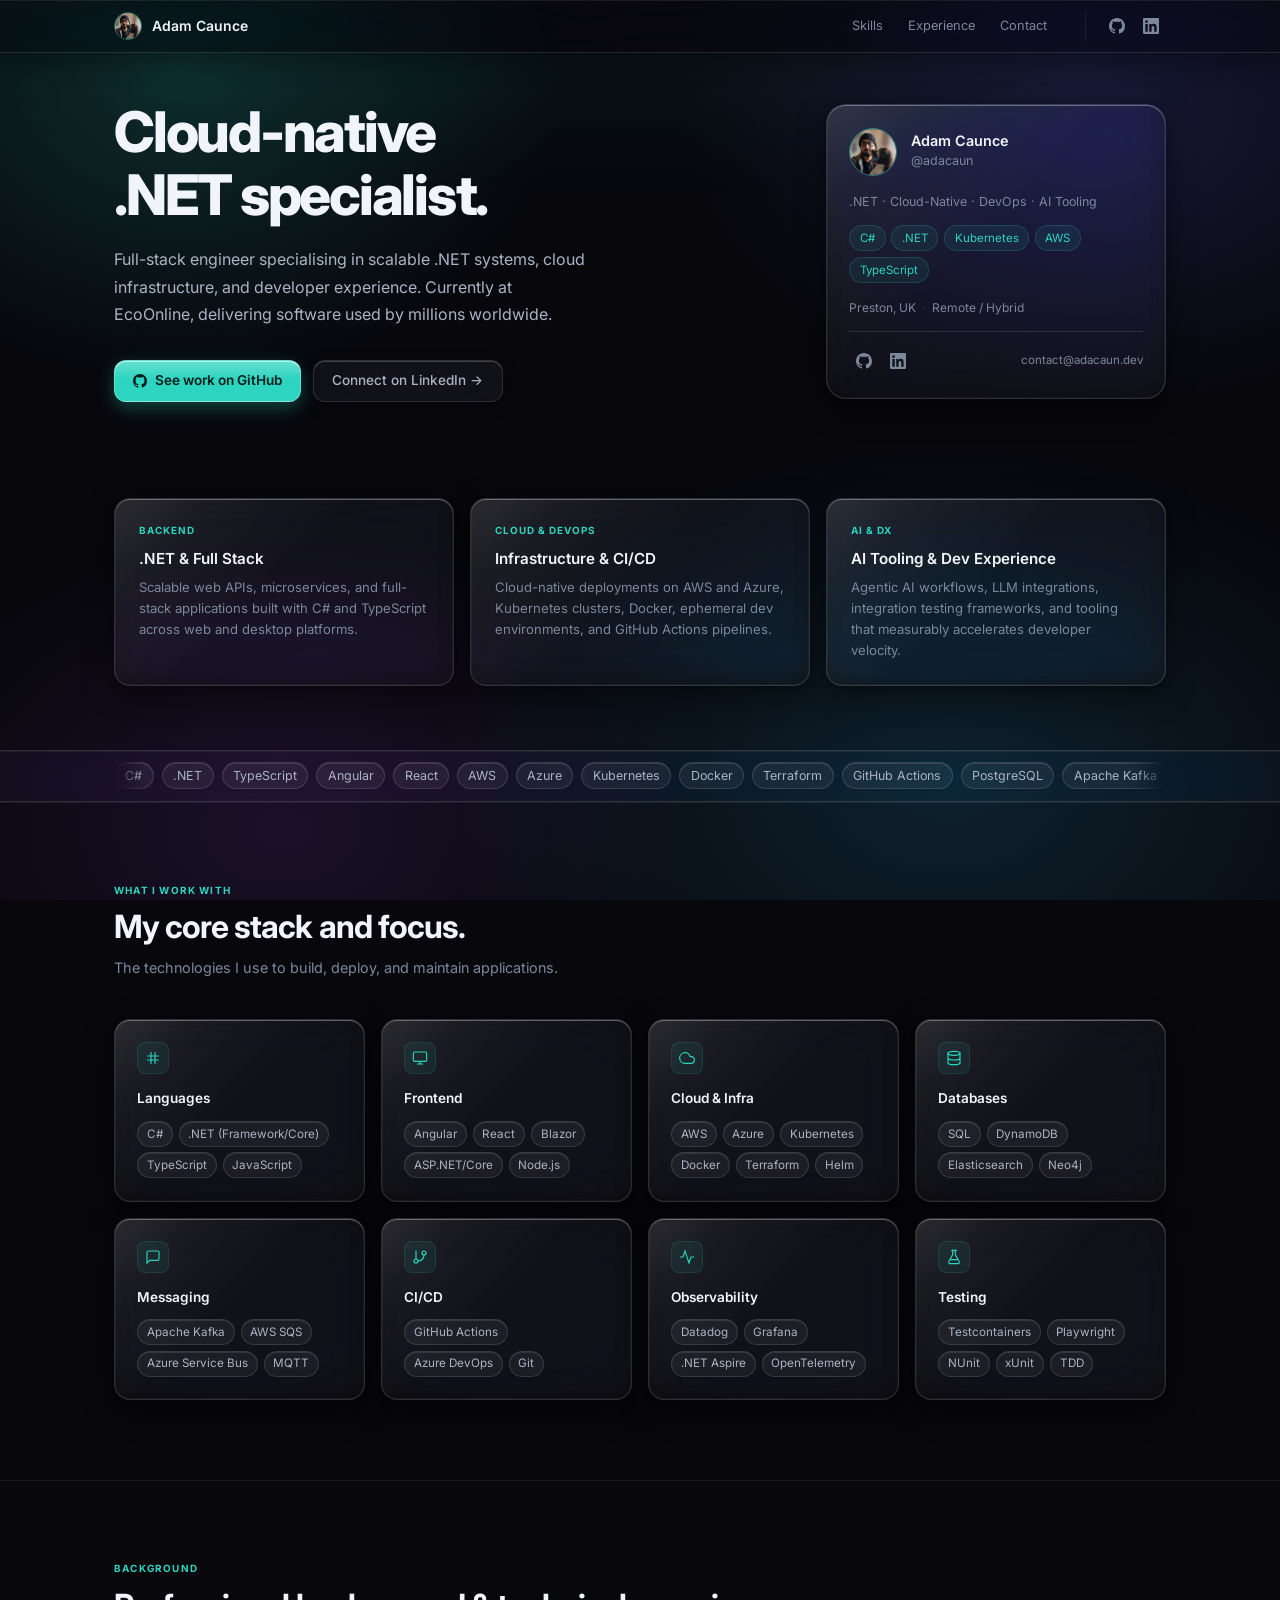
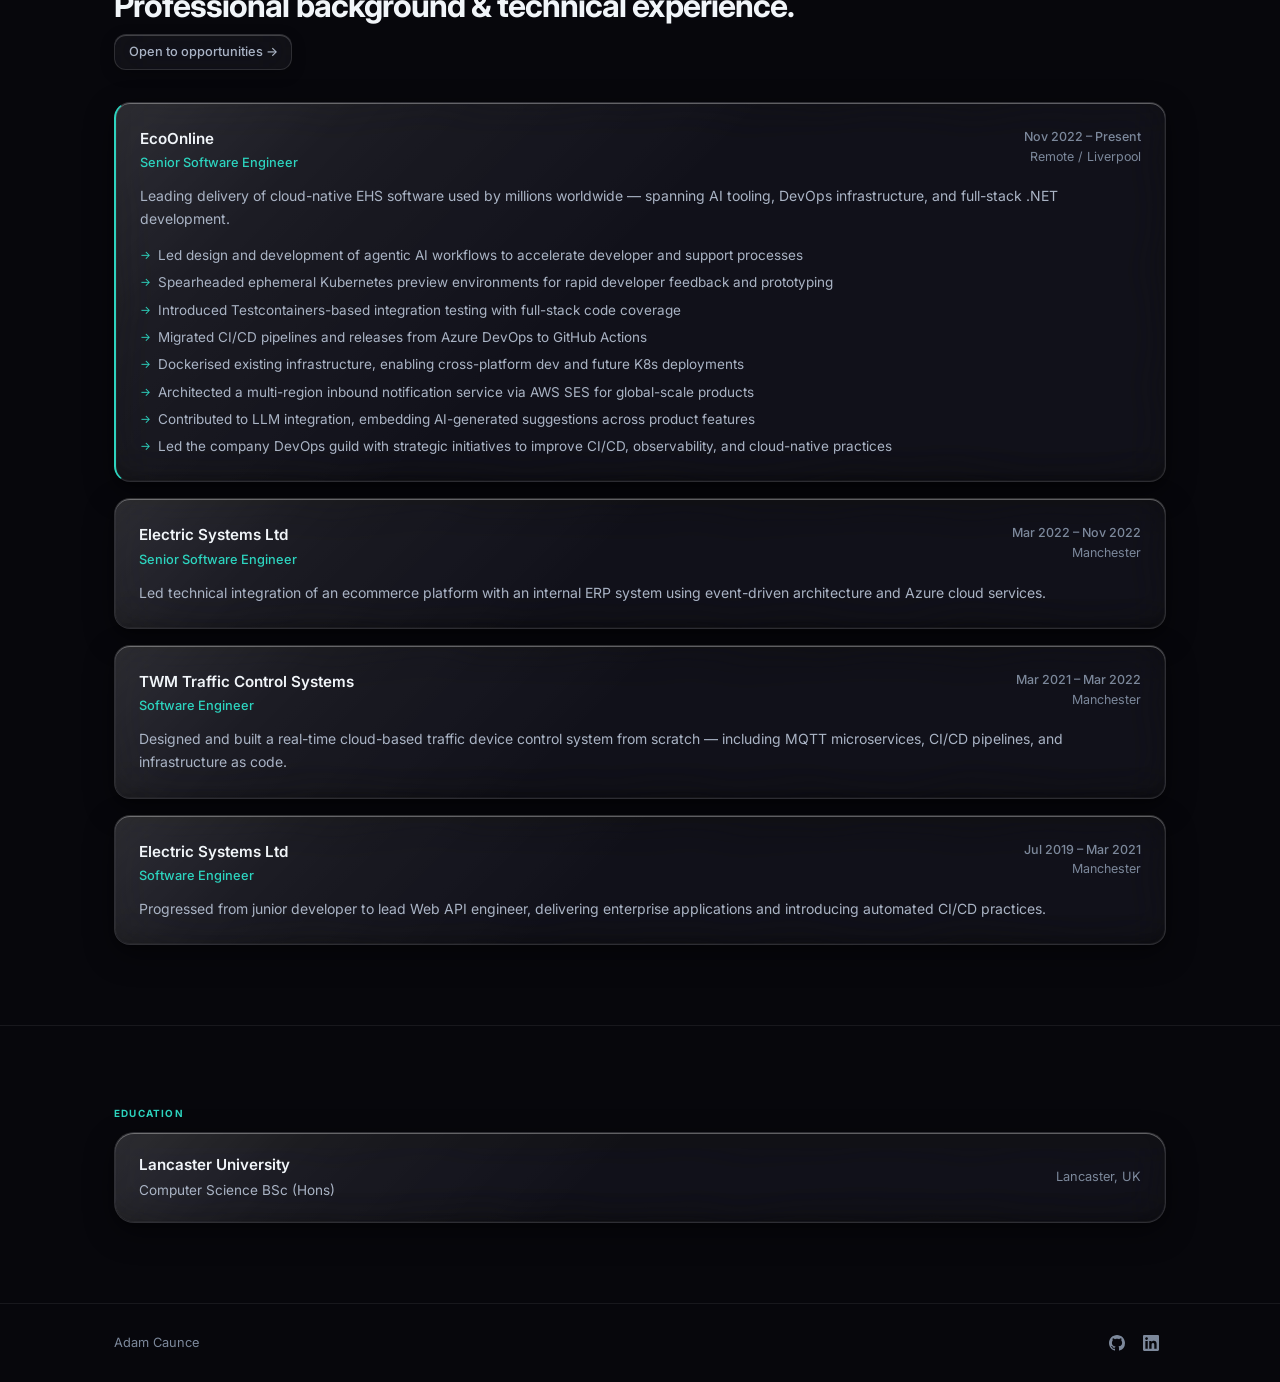
==== commit f37dbaa4: "deploy: adds39939/adacaun-site@258598eb6f99b18620f5ec913ac1c55fd7c8c50e" ====
--- a/index.html
+++ b/index.html
@@ -8,5 +8,5 @@
 See work on GitHub
 </a> <a href="https://www.linkedin.com/in/adam-caunce-9645b4173/" target="_blank" rel="noopener noreferrer" class="btn-outline">
 Connect on LinkedIn →
-</a> </div> </div> <div class="hero-right"> <div class="card card--bordered profile-card" data-astro-cid-rixq2xwk> <div class="profile-top" data-astro-cid-rixq2xwk> <img src="/_astro/avatar.CRZQlAE3_Z1uvaX.webp" alt aria-hidden="true" data-astro-cid-rixq2xwk="true" loading="lazy" decoding="async" width="831" height="821" class="profile-avatar"> <div class="profile-identity" data-astro-cid-rixq2xwk> <p class="profile-name" data-astro-cid-rixq2xwk>Adam Caunce</p> <p class="profile-handle" data-astro-cid-rixq2xwk>@adacaun</p> </div> </div> <p class="profile-desc" data-astro-cid-rixq2xwk>.NET · Cloud-Native · DevOps · AI Tooling</p> <div class="profile-chips" data-astro-cid-rixq2xwk> <span class="profile-chip" data-astro-cid-rixq2xwk>C#</span><span class="profile-chip" data-astro-cid-rixq2xwk>.NET</span><span class="profile-chip" data-astro-cid-rixq2xwk>Kubernetes</span><span class="profile-chip" data-astro-cid-rixq2xwk>AWS</span><span class="profile-chip" data-astro-cid-rixq2xwk>TypeScript</span> </div> <div class="profile-meta" data-astro-cid-rixq2xwk> <span data-astro-cid-rixq2xwk>Preston, UK</span> <span class="meta-sep" data-astro-cid-rixq2xwk>·</span> <span data-astro-cid-rixq2xwk>Remote / Hybrid</span> </div> <div class="profile-social" data-astro-cid-rixq2xwk> <a href="https://github.com/adds39939" target="_blank" rel="noopener noreferrer" aria-label="GitHub" class="nav-icon" data-astro-cid-rixq2xwk> <svg viewBox="0 0 16 16" fill="currentColor" aria-hidden="true" data-astro-cid-rixq2xwk="true"> <path d="M8 0C3.58 0 0 3.58 0 8c0 3.54 2.29 6.53 5.47 7.59.4.07.55-.17.55-.38 0-.19-.01-.82-.01-1.49-2.01.37-2.53-.49-2.69-.94-.09-.23-.48-.94-.82-1.13-.28-.15-.68-.52-.01-.53.63-.01 1.08.58 1.23.82.72 1.21 1.87.87 2.33.66.07-.52.28-.87.51-1.07-1.78-.2-3.64-.89-3.64-3.95 0-.87.31-1.59.82-2.15-.08-.2-.36-1.02.08-2.12 0 0 .67-.21 2.2.82.64-.18 1.32-.27 2-.27.68 0 1.36.09 2 .27 1.53-1.04 2.2-.82 2.2-.82.44 1.1.16 1.92.08 2.12.51.56.82 1.27.82 2.15 0 3.07-1.87 3.75-3.65 3.95.29.25.54.73.54 1.48 0 1.07-.01 1.93-.01 2.2 0 .21.15.46.55.38A8.013 8.013 0 0016 8c0-4.42-3.58-8-8-8z"></path> </svg> </a> <a href="https://www.linkedin.com/in/adam-caunce-9645b4173/" target="_blank" rel="noopener noreferrer" aria-label="LinkedIn" class="nav-icon" data-astro-cid-rixq2xwk> <svg viewBox="0 0 24 24" fill="currentColor" aria-hidden="true" data-astro-cid-rixq2xwk="true"> <path d="M20.447 20.452h-3.554v-5.569c0-1.328-.027-3.037-1.852-3.037-1.853 0-2.136 1.445-2.136 2.939v5.667H9.351V9h3.414v1.561h.046c.477-.9 1.637-1.85 3.37-1.85 3.601 0 4.267 2.37 4.267 5.455v6.286zM5.337 7.433c-1.144 0-2.063-.926-2.063-2.065 0-1.138.92-2.063 2.063-2.063 1.14 0 2.064.925 2.064 2.063 0 1.139-.925 2.065-2.064 2.065zm1.782 13.019H3.555V9h3.564v11.452zM22.225 0H1.771C.792 0 0 .774 0 1.729v20.542C0 23.227.792 24 1.771 24h20.451C23.2 24 24 23.227 24 22.271V1.729C24 .774 23.2 0 22.222 0h.003z"></path> </svg> </a> <a href="mailto:contact@adacaun.dev" class="profile-email" data-astro-cid-rixq2xwk>contact@adacaun.dev</a> </div> </div> </div> </div> <!-- What I build cards --> <div class="build-cards container"> <div class="card card--inset build-card" data-astro-cid-przihzg4> <span class="build-label" data-astro-cid-przihzg4>BACKEND</span> <h3 class="build-title" data-astro-cid-przihzg4>.NET &amp; Full Stack</h3> <p class="build-desc" data-astro-cid-przihzg4>Scalable web APIs, microservices, and full-stack applications built with C# and TypeScript across web and desktop platforms.</p> </div><div class="card card--inset build-card" data-astro-cid-przihzg4> <span class="build-label" data-astro-cid-przihzg4>CLOUD &amp; DEVOPS</span> <h3 class="build-title" data-astro-cid-przihzg4>Infrastructure &amp; CI/CD</h3> <p class="build-desc" data-astro-cid-przihzg4>Cloud-native deployments on AWS and Azure, Kubernetes clusters, Docker, ephemeral dev environments, and GitHub Actions pipelines.</p> </div><div class="card card--inset build-card" data-astro-cid-przihzg4> <span class="build-label" data-astro-cid-przihzg4>AI &amp; DX</span> <h3 class="build-title" data-astro-cid-przihzg4>AI Tooling &amp; Dev Experience</h3> <p class="build-desc" data-astro-cid-przihzg4>Agentic AI workflows, LLM integrations, integration testing frameworks, and tooling that measurably accelerates developer velocity.</p> </div> </div> </section> <div class="stack-strip" data-astro-cid-r3jku4di> <div class="stack-inner" data-astro-cid-r3jku4di> <div class="stack-marquee" data-astro-cid-r3jku4di> <div class="stack-tags" role="list" data-astro-cid-r3jku4di> <span class="stack-tag" role="listitem" data-astro-cid-r3jku4di>C#</span><span class="stack-tag" role="listitem" data-astro-cid-r3jku4di>.NET</span><span class="stack-tag" role="listitem" data-astro-cid-r3jku4di>TypeScript</span><span class="stack-tag" role="listitem" data-astro-cid-r3jku4di>Angular</span><span class="stack-tag" role="listitem" data-astro-cid-r3jku4di>React</span><span class="stack-tag" role="listitem" data-astro-cid-r3jku4di>AWS</span><span class="stack-tag" role="listitem" data-astro-cid-r3jku4di>Azure</span><span class="stack-tag" role="listitem" data-astro-cid-r3jku4di>Kubernetes</span><span class="stack-tag" role="listitem" data-astro-cid-r3jku4di>Docker</span><span class="stack-tag" role="listitem" data-astro-cid-r3jku4di>Terraform</span><span class="stack-tag" role="listitem" data-astro-cid-r3jku4di>GitHub Actions</span><span class="stack-tag" role="listitem" data-astro-cid-r3jku4di>PostgreSQL</span><span class="stack-tag" role="listitem" data-astro-cid-r3jku4di>Apache Kafka</span><span class="stack-tag" role="listitem" data-astro-cid-r3jku4di>Datadog</span><span class="stack-tag" role="listitem" data-astro-cid-r3jku4di>Testcontainers</span><span class="stack-tag" role="listitem" data-astro-cid-r3jku4di>Node.js</span><span class="stack-tag" role="listitem" data-astro-cid-r3jku4di>Playwright</span>  <span class="stack-tag" aria-hidden="true" data-astro-cid-r3jku4di>C#</span><span class="stack-tag" aria-hidden="true" data-astro-cid-r3jku4di>.NET</span><span class="stack-tag" aria-hidden="true" data-astro-cid-r3jku4di>TypeScript</span><span class="stack-tag" aria-hidden="true" data-astro-cid-r3jku4di>Angular</span><span class="stack-tag" aria-hidden="true" data-astro-cid-r3jku4di>React</span><span class="stack-tag" aria-hidden="true" data-astro-cid-r3jku4di>AWS</span><span class="stack-tag" aria-hidden="true" data-astro-cid-r3jku4di>Azure</span><span class="stack-tag" aria-hidden="true" data-astro-cid-r3jku4di>Kubernetes</span><span class="stack-tag" aria-hidden="true" data-astro-cid-r3jku4di>Docker</span><span class="stack-tag" aria-hidden="true" data-astro-cid-r3jku4di>Terraform</span><span class="stack-tag" aria-hidden="true" data-astro-cid-r3jku4di>GitHub Actions</span><span class="stack-tag" aria-hidden="true" data-astro-cid-r3jku4di>PostgreSQL</span><span class="stack-tag" aria-hidden="true" data-astro-cid-r3jku4di>Apache Kafka</span><span class="stack-tag" aria-hidden="true" data-astro-cid-r3jku4di>Datadog</span><span class="stack-tag" aria-hidden="true" data-astro-cid-r3jku4di>Testcontainers</span><span class="stack-tag" aria-hidden="true" data-astro-cid-r3jku4di>Node.js</span><span class="stack-tag" aria-hidden="true" data-astro-cid-r3jku4di>Playwright</span> </div> </div> </div> </div> <section id="skills" class="section"> <div class="container"> <p class="eyebrow">WHAT I WORK WITH</p> <h2 class="section-heading">My core stack and focus.</h2> <p class="section-sub">The technologies I use to build, deploy, and maintain applications.</p> <div class="skills-grid"> <div class="card card--hover skill-card" data-astro-cid-usgiykq2> <div class="skill-icon" data-astro-cid-usgiykq2> <svg viewBox="0 0 24 24" fill="none" stroke="currentColor" stroke-width="1.75" stroke-linecap="round"> <line x1="4" y1="9" x2="20" y2="9"></line> <line x1="4" y1="15" x2="20" y2="15"></line> <line x1="9" y1="4" x2="9" y2="20"></line> <line x1="15" y1="4" x2="15" y2="20"></line> </svg> </div> <h3 class="skill-category" data-astro-cid-usgiykq2>Languages</h3> <div class="skill-tags" data-astro-cid-usgiykq2> <span class="skill-tag" data-astro-cid-usgiykq2>C#</span><span class="skill-tag" data-astro-cid-usgiykq2>.NET (Framework/Core)</span><span class="skill-tag" data-astro-cid-usgiykq2>TypeScript</span><span class="skill-tag" data-astro-cid-usgiykq2>JavaScript</span> </div> </div><div class="card card--hover skill-card" data-astro-cid-usgiykq2> <div class="skill-icon" data-astro-cid-usgiykq2> <svg viewBox="0 0 24 24" fill="none" stroke="currentColor" stroke-width="1.75" stroke-linecap="round"> <rect x="2" y="3" width="20" height="14" rx="2"></rect> <path d="M8 21h8M12 17v4"></path> </svg> </div> <h3 class="skill-category" data-astro-cid-usgiykq2>Frontend</h3> <div class="skill-tags" data-astro-cid-usgiykq2> <span class="skill-tag" data-astro-cid-usgiykq2>Angular</span><span class="skill-tag" data-astro-cid-usgiykq2>React</span><span class="skill-tag" data-astro-cid-usgiykq2>Blazor</span><span class="skill-tag" data-astro-cid-usgiykq2>ASP.NET/Core</span><span class="skill-tag" data-astro-cid-usgiykq2>Node.js</span> </div> </div><div class="card card--hover skill-card" data-astro-cid-usgiykq2> <div class="skill-icon" data-astro-cid-usgiykq2> <svg viewBox="0 0 24 24" fill="none" stroke="currentColor" stroke-width="1.75" stroke-linecap="round"> <path d="M18 10h-1.26A8 8 0 1 0 9 20h9a5 5 0 0 0 0-10z"></path> </svg> </div> <h3 class="skill-category" data-astro-cid-usgiykq2>Cloud &amp; Infra</h3> <div class="skill-tags" data-astro-cid-usgiykq2> <span class="skill-tag" data-astro-cid-usgiykq2>AWS</span><span class="skill-tag" data-astro-cid-usgiykq2>Azure</span><span class="skill-tag" data-astro-cid-usgiykq2>Kubernetes</span><span class="skill-tag" data-astro-cid-usgiykq2>Docker</span><span class="skill-tag" data-astro-cid-usgiykq2>Terraform</span><span class="skill-tag" data-astro-cid-usgiykq2>Helm</span> </div> </div><div class="card card--hover skill-card" data-astro-cid-usgiykq2> <div class="skill-icon" data-astro-cid-usgiykq2> <svg viewBox="0 0 24 24" fill="none" stroke="currentColor" stroke-width="1.75" stroke-linecap="round"> <ellipse cx="12" cy="5" rx="9" ry="3"></ellipse> <path d="M21 12c0 1.66-4 3-9 3s-9-1.34-9-3M3 5v14c0 1.66 4 3 9 3s9-1.34 9-3V5"></path> </svg> </div> <h3 class="skill-category" data-astro-cid-usgiykq2>Databases</h3> <div class="skill-tags" data-astro-cid-usgiykq2> <span class="skill-tag" data-astro-cid-usgiykq2>PostgreSQL</span><span class="skill-tag" data-astro-cid-usgiykq2>TSQL</span><span class="skill-tag" data-astro-cid-usgiykq2>DynamoDB</span><span class="skill-tag" data-astro-cid-usgiykq2>Elasticsearch</span><span class="skill-tag" data-astro-cid-usgiykq2>Neo4j</span> </div> </div><div class="card card--hover skill-card" data-astro-cid-usgiykq2> <div class="skill-icon" data-astro-cid-usgiykq2> <svg viewBox="0 0 24 24" fill="none" stroke="currentColor" stroke-width="1.75" stroke-linecap="round"> <path d="M21 15a2 2 0 0 1-2 2H7l-4 4V5a2 2 0 0 1 2-2h14a2 2 0 0 1 2 2z"></path> </svg> </div> <h3 class="skill-category" data-astro-cid-usgiykq2>Messaging</h3> <div class="skill-tags" data-astro-cid-usgiykq2> <span class="skill-tag" data-astro-cid-usgiykq2>Apache Kafka</span><span class="skill-tag" data-astro-cid-usgiykq2>AWS SQS</span><span class="skill-tag" data-astro-cid-usgiykq2>Azure Service Bus</span><span class="skill-tag" data-astro-cid-usgiykq2>MQTT</span> </div> </div><div class="card card--hover skill-card" data-astro-cid-usgiykq2> <div class="skill-icon" data-astro-cid-usgiykq2> <svg viewBox="0 0 24 24" fill="none" stroke="currentColor" stroke-width="1.75" stroke-linecap="round"> <line x1="6" y1="3" x2="6" y2="15"></line> <circle cx="18" cy="6" r="3"></circle> <circle cx="6" cy="18" r="3"></circle> <path d="M18 9a9 9 0 0 1-9 9"></path> </svg> </div> <h3 class="skill-category" data-astro-cid-usgiykq2>CI/CD</h3> <div class="skill-tags" data-astro-cid-usgiykq2> <span class="skill-tag" data-astro-cid-usgiykq2>GitHub Actions</span><span class="skill-tag" data-astro-cid-usgiykq2>Azure DevOps</span><span class="skill-tag" data-astro-cid-usgiykq2>Git</span> </div> </div><div class="card card--hover skill-card" data-astro-cid-usgiykq2> <div class="skill-icon" data-astro-cid-usgiykq2> <svg viewBox="0 0 24 24" fill="none" stroke="currentColor" stroke-width="1.75" stroke-linecap="round"> <polyline points="22 12 18 12 15 21 9 3 6 12 2 12"></polyline> </svg> </div> <h3 class="skill-category" data-astro-cid-usgiykq2>Observability</h3> <div class="skill-tags" data-astro-cid-usgiykq2> <span class="skill-tag" data-astro-cid-usgiykq2>Datadog</span><span class="skill-tag" data-astro-cid-usgiykq2>Grafana</span><span class="skill-tag" data-astro-cid-usgiykq2>.NET Aspire</span><span class="skill-tag" data-astro-cid-usgiykq2>OpenTelemetry</span> </div> </div><div class="card card--hover skill-card" data-astro-cid-usgiykq2> <div class="skill-icon" data-astro-cid-usgiykq2> <svg viewBox="0 0 24 24" fill="none" stroke="currentColor" stroke-width="1.75" stroke-linecap="round" stroke-linejoin="round"> <path d="M14 2v6a2 2 0 0 0 .245.96l5.51 10.08A2 2 0 0 1 18 22H6a2 2 0 0 1-1.755-2.96l5.51-10.08A2 2 0 0 0 10 8V2"></path> <path d="M8.5 2h7"></path> <path d="M7 16h10"></path> </svg> </div> <h3 class="skill-category" data-astro-cid-usgiykq2>Testing</h3> <div class="skill-tags" data-astro-cid-usgiykq2> <span class="skill-tag" data-astro-cid-usgiykq2>Testcontainers</span><span class="skill-tag" data-astro-cid-usgiykq2>Playwright</span><span class="skill-tag" data-astro-cid-usgiykq2>NUnit</span><span class="skill-tag" data-astro-cid-usgiykq2>xUnit</span><span class="skill-tag" data-astro-cid-usgiykq2>TDD</span> </div> </div> </div> </div> </section> <section id="experience" class="section"> <div class="container"> <p class="eyebrow">BACKGROUND</p> <h2 class="section-heading">Professional background &amp; technical experience.</h2> <div class="exp-actions"> <a href="mailto:contact@adacaun.dev" class="btn-outline btn-sm">Open to opportunities →</a> </div> <div class="exp-list"> <article class="card card--hover exp-card exp-card--featured" data-astro-cid-jcvh2fgv> <div class="exp-header" data-astro-cid-jcvh2fgv> <div class="exp-title-block" data-astro-cid-jcvh2fgv> <h3 class="exp-company" data-astro-cid-jcvh2fgv>EcoOnline</h3> <p class="exp-role" data-astro-cid-jcvh2fgv>Senior Software Engineer</p> </div> <div class="exp-meta" data-astro-cid-jcvh2fgv> <span class="exp-period" data-astro-cid-jcvh2fgv>Nov 2022 – Present</span> <span class="exp-location" data-astro-cid-jcvh2fgv>Remote / Liverpool</span> </div> </div> <p class="exp-summary" data-astro-cid-jcvh2fgv>Leading delivery of cloud-native EHS software used by millions worldwide — spanning AI tooling, DevOps infrastructure, and full-stack .NET development.</p> <ul class="exp-highlights" data-astro-cid-jcvh2fgv> <li data-astro-cid-jcvh2fgv>Led design and development of agentic AI workflows to accelerate developer and support processes</li><li data-astro-cid-jcvh2fgv>Spearheaded ephemeral Kubernetes preview environments for rapid developer feedback and prototyping</li><li data-astro-cid-jcvh2fgv>Introduced Testcontainers-based integration testing with full-stack code coverage</li><li data-astro-cid-jcvh2fgv>Migrated CI/CD pipelines and releases from Azure DevOps to GitHub Actions</li><li data-astro-cid-jcvh2fgv>Dockerised existing infrastructure, enabling cross-platform dev and future K8s deployments</li><li data-astro-cid-jcvh2fgv>Architected a multi-region inbound notification service via AWS SES for global-scale products</li><li data-astro-cid-jcvh2fgv>Contributed to LLM integration, embedding AI-generated suggestions across product features</li><li data-astro-cid-jcvh2fgv>Led the company DevOps guild with strategic initiatives to improve CI/CD, observability, and cloud-native practices</li> </ul> </article><article class="card card--hover exp-card" data-astro-cid-jcvh2fgv> <div class="exp-header" data-astro-cid-jcvh2fgv> <div class="exp-title-block" data-astro-cid-jcvh2fgv> <h3 class="exp-company" data-astro-cid-jcvh2fgv>Electric Systems Ltd</h3> <p class="exp-role" data-astro-cid-jcvh2fgv>Senior Software Engineer</p> </div> <div class="exp-meta" data-astro-cid-jcvh2fgv> <span class="exp-period" data-astro-cid-jcvh2fgv>Mar 2022 – Nov 2022</span> <span class="exp-location" data-astro-cid-jcvh2fgv>Manchester</span> </div> </div> <p class="exp-summary" data-astro-cid-jcvh2fgv>Led technical integration of an ecommerce platform with an internal ERP system using event-driven architecture and Azure cloud services.</p>  </article><article class="card card--hover exp-card" data-astro-cid-jcvh2fgv> <div class="exp-header" data-astro-cid-jcvh2fgv> <div class="exp-title-block" data-astro-cid-jcvh2fgv> <h3 class="exp-company" data-astro-cid-jcvh2fgv>TWM Traffic Control Systems</h3> <p class="exp-role" data-astro-cid-jcvh2fgv>Software Engineer</p> </div> <div class="exp-meta" data-astro-cid-jcvh2fgv> <span class="exp-period" data-astro-cid-jcvh2fgv>Mar 2021 – Mar 2022</span> <span class="exp-location" data-astro-cid-jcvh2fgv>Manchester</span> </div> </div> <p class="exp-summary" data-astro-cid-jcvh2fgv>Designed and built a real-time cloud-based traffic device control system from scratch — including MQTT microservices, CI/CD pipelines, and infrastructure as code.</p>  </article><article class="card card--hover exp-card" data-astro-cid-jcvh2fgv> <div class="exp-header" data-astro-cid-jcvh2fgv> <div class="exp-title-block" data-astro-cid-jcvh2fgv> <h3 class="exp-company" data-astro-cid-jcvh2fgv>Electric Systems Ltd</h3> <p class="exp-role" data-astro-cid-jcvh2fgv>Software Engineer</p> </div> <div class="exp-meta" data-astro-cid-jcvh2fgv> <span class="exp-period" data-astro-cid-jcvh2fgv>Jul 2019 – Mar 2021</span> <span class="exp-location" data-astro-cid-jcvh2fgv>Manchester</span> </div> </div> <p class="exp-summary" data-astro-cid-jcvh2fgv>Progressed from junior developer to lead Web API engineer, delivering enterprise applications and introducing automated CI/CD practices.</p>  </article> </div> </div> </section> <!-- ── Education ── --> <section class="section"> <div class="container"> <p class="eyebrow">EDUCATION</p> <div class="card card--hover card--bordered edu-card" data-astro-cid-lunhx6pc> <div data-astro-cid-lunhx6pc> <p class="edu-institution" data-astro-cid-lunhx6pc>Lancaster University</p> <p class="edu-degree" data-astro-cid-lunhx6pc>Computer Science BSc (Hons)</p> </div> <p class="edu-location" data-astro-cid-lunhx6pc>Lancaster, UK</p> </div> </div> </section> </main> <footer class="footer"> <div class="container footer-inner"> <p class="footer-name">Adam Caunce</p> <div class="footer-social"> <a href="https://github.com/adds39939" target="_blank" rel="noopener noreferrer" aria-label="GitHub" class="nav-icon"> <svg viewBox="0 0 16 16" fill="currentColor" aria-hidden="true"> <path d="M8 0C3.58 0 0 3.58 0 8c0 3.54 2.29 6.53 5.47 7.59.4.07.55-.17.55-.38 0-.19-.01-.82-.01-1.49-2.01.37-2.53-.49-2.69-.94-.09-.23-.48-.94-.82-1.13-.28-.15-.68-.52-.01-.53.63-.01 1.08.58 1.23.82.72 1.21 1.87.87 2.33.66.07-.52.28-.87.51-1.07-1.78-.2-3.64-.89-3.64-3.95 0-.87.31-1.59.82-2.15-.08-.2-.36-1.02.08-2.12 0 0 .67-.21 2.2.82.64-.18 1.32-.27 2-.27.68 0 1.36.09 2 .27 1.53-1.04 2.2-.82 2.2-.82.44 1.1.16 1.92.08 2.12.51.56.82 1.27.82 2.15 0 3.07-1.87 3.75-3.65 3.95.29.25.54.73.54 1.48 0 1.07-.01 1.93-.01 2.2 0 .21.15.46.55.38A8.013 8.013 0 0016 8c0-4.42-3.58-8-8-8z"></path> </svg> </a> <a href="https://www.linkedin.com/in/adam-caunce-9645b4173/" target="_blank" rel="noopener noreferrer" aria-label="LinkedIn" class="nav-icon"> <svg viewBox="0 0 24 24" fill="currentColor" aria-hidden="true"> <path d="M20.447 20.452h-3.554v-5.569c0-1.328-.027-3.037-1.852-3.037-1.853 0-2.136 1.445-2.136 2.939v5.667H9.351V9h3.414v1.561h.046c.477-.9 1.637-1.85 3.37-1.85 3.601 0 4.267 2.37 4.267 5.455v6.286zM5.337 7.433c-1.144 0-2.063-.926-2.063-2.065 0-1.138.92-2.063 2.063-2.063 1.14 0 2.064.925 2.064 2.063 0 1.139-.925 2.065-2.064 2.065zm1.782 13.019H3.555V9h3.564v11.452zM22.225 0H1.771C.792 0 0 .774 0 1.729v20.542C0 23.227.792 24 1.771 24h20.451C23.2 24 24 23.227 24 22.271V1.729C24 .774 23.2 0 22.222 0h.003z"></path> </svg> </a> </div> </div> </footer> </div>  <!-- Liquid-glass refraction filter. Chromium can feed this into backdrop-filter via
+</a> </div> </div> <div class="hero-right"> <div class="card card--bordered profile-card" data-astro-cid-rixq2xwk> <div class="profile-top" data-astro-cid-rixq2xwk> <img src="/_astro/avatar.CRZQlAE3_Z1uvaX.webp" alt aria-hidden="true" data-astro-cid-rixq2xwk="true" loading="lazy" decoding="async" width="831" height="821" class="profile-avatar"> <div class="profile-identity" data-astro-cid-rixq2xwk> <p class="profile-name" data-astro-cid-rixq2xwk>Adam Caunce</p> <p class="profile-handle" data-astro-cid-rixq2xwk>@adacaun</p> </div> </div> <p class="profile-desc" data-astro-cid-rixq2xwk>.NET · Cloud-Native · DevOps · AI Tooling</p> <div class="profile-chips" data-astro-cid-rixq2xwk> <span class="profile-chip" data-astro-cid-rixq2xwk>C#</span><span class="profile-chip" data-astro-cid-rixq2xwk>.NET</span><span class="profile-chip" data-astro-cid-rixq2xwk>Kubernetes</span><span class="profile-chip" data-astro-cid-rixq2xwk>AWS</span><span class="profile-chip" data-astro-cid-rixq2xwk>TypeScript</span> </div> <div class="profile-meta" data-astro-cid-rixq2xwk> <span data-astro-cid-rixq2xwk>Preston, UK</span> <span class="meta-sep" data-astro-cid-rixq2xwk>·</span> <span data-astro-cid-rixq2xwk>Remote / Hybrid</span> </div> <div class="profile-social" data-astro-cid-rixq2xwk> <a href="https://github.com/adds39939" target="_blank" rel="noopener noreferrer" aria-label="GitHub" class="nav-icon" data-astro-cid-rixq2xwk> <svg viewBox="0 0 16 16" fill="currentColor" aria-hidden="true" data-astro-cid-rixq2xwk="true"> <path d="M8 0C3.58 0 0 3.58 0 8c0 3.54 2.29 6.53 5.47 7.59.4.07.55-.17.55-.38 0-.19-.01-.82-.01-1.49-2.01.37-2.53-.49-2.69-.94-.09-.23-.48-.94-.82-1.13-.28-.15-.68-.52-.01-.53.63-.01 1.08.58 1.23.82.72 1.21 1.87.87 2.33.66.07-.52.28-.87.51-1.07-1.78-.2-3.64-.89-3.64-3.95 0-.87.31-1.59.82-2.15-.08-.2-.36-1.02.08-2.12 0 0 .67-.21 2.2.82.64-.18 1.32-.27 2-.27.68 0 1.36.09 2 .27 1.53-1.04 2.2-.82 2.2-.82.44 1.1.16 1.92.08 2.12.51.56.82 1.27.82 2.15 0 3.07-1.87 3.75-3.65 3.95.29.25.54.73.54 1.48 0 1.07-.01 1.93-.01 2.2 0 .21.15.46.55.38A8.013 8.013 0 0016 8c0-4.42-3.58-8-8-8z"></path> </svg> </a> <a href="https://www.linkedin.com/in/adam-caunce-9645b4173/" target="_blank" rel="noopener noreferrer" aria-label="LinkedIn" class="nav-icon" data-astro-cid-rixq2xwk> <svg viewBox="0 0 24 24" fill="currentColor" aria-hidden="true" data-astro-cid-rixq2xwk="true"> <path d="M20.447 20.452h-3.554v-5.569c0-1.328-.027-3.037-1.852-3.037-1.853 0-2.136 1.445-2.136 2.939v5.667H9.351V9h3.414v1.561h.046c.477-.9 1.637-1.85 3.37-1.85 3.601 0 4.267 2.37 4.267 5.455v6.286zM5.337 7.433c-1.144 0-2.063-.926-2.063-2.065 0-1.138.92-2.063 2.063-2.063 1.14 0 2.064.925 2.064 2.063 0 1.139-.925 2.065-2.064 2.065zm1.782 13.019H3.555V9h3.564v11.452zM22.225 0H1.771C.792 0 0 .774 0 1.729v20.542C0 23.227.792 24 1.771 24h20.451C23.2 24 24 23.227 24 22.271V1.729C24 .774 23.2 0 22.222 0h.003z"></path> </svg> </a> <a href="mailto:contact@adacaun.dev" class="profile-email" data-astro-cid-rixq2xwk>contact@adacaun.dev</a> </div> </div> </div> </div> <!-- What I build cards --> <div class="build-cards container"> <div class="card card--inset build-card" data-astro-cid-przihzg4> <span class="build-label" data-astro-cid-przihzg4>BACKEND</span> <h3 class="build-title" data-astro-cid-przihzg4>.NET &amp; Full Stack</h3> <p class="build-desc" data-astro-cid-przihzg4>Scalable web APIs, microservices, and full-stack applications built with C# and TypeScript across web and desktop platforms.</p> </div><div class="card card--inset build-card" data-astro-cid-przihzg4> <span class="build-label" data-astro-cid-przihzg4>CLOUD &amp; DEVOPS</span> <h3 class="build-title" data-astro-cid-przihzg4>Infrastructure &amp; CI/CD</h3> <p class="build-desc" data-astro-cid-przihzg4>Cloud-native deployments on AWS and Azure, Kubernetes clusters, Docker, ephemeral dev environments, and GitHub Actions pipelines.</p> </div><div class="card card--inset build-card" data-astro-cid-przihzg4> <span class="build-label" data-astro-cid-przihzg4>AI &amp; DX</span> <h3 class="build-title" data-astro-cid-przihzg4>AI Tooling &amp; Dev Experience</h3> <p class="build-desc" data-astro-cid-przihzg4>Agentic AI workflows, LLM integrations, integration testing frameworks, and tooling that measurably accelerates developer velocity.</p> </div> </div> </section> <div class="stack-strip" data-astro-cid-r3jku4di> <div class="stack-inner" data-astro-cid-r3jku4di> <div class="stack-marquee" data-astro-cid-r3jku4di> <div class="stack-tags" role="list" data-astro-cid-r3jku4di> <span class="stack-tag" role="listitem" data-astro-cid-r3jku4di>C#</span><span class="stack-tag" role="listitem" data-astro-cid-r3jku4di>.NET</span><span class="stack-tag" role="listitem" data-astro-cid-r3jku4di>TypeScript</span><span class="stack-tag" role="listitem" data-astro-cid-r3jku4di>Angular</span><span class="stack-tag" role="listitem" data-astro-cid-r3jku4di>React</span><span class="stack-tag" role="listitem" data-astro-cid-r3jku4di>AWS</span><span class="stack-tag" role="listitem" data-astro-cid-r3jku4di>Azure</span><span class="stack-tag" role="listitem" data-astro-cid-r3jku4di>Kubernetes</span><span class="stack-tag" role="listitem" data-astro-cid-r3jku4di>Docker</span><span class="stack-tag" role="listitem" data-astro-cid-r3jku4di>Terraform</span><span class="stack-tag" role="listitem" data-astro-cid-r3jku4di>GitHub Actions</span><span class="stack-tag" role="listitem" data-astro-cid-r3jku4di>PostgreSQL</span><span class="stack-tag" role="listitem" data-astro-cid-r3jku4di>Apache Kafka</span><span class="stack-tag" role="listitem" data-astro-cid-r3jku4di>Datadog</span><span class="stack-tag" role="listitem" data-astro-cid-r3jku4di>Testcontainers</span><span class="stack-tag" role="listitem" data-astro-cid-r3jku4di>Node.js</span><span class="stack-tag" role="listitem" data-astro-cid-r3jku4di>Playwright</span>  <span class="stack-tag" aria-hidden="true" data-astro-cid-r3jku4di>C#</span><span class="stack-tag" aria-hidden="true" data-astro-cid-r3jku4di>.NET</span><span class="stack-tag" aria-hidden="true" data-astro-cid-r3jku4di>TypeScript</span><span class="stack-tag" aria-hidden="true" data-astro-cid-r3jku4di>Angular</span><span class="stack-tag" aria-hidden="true" data-astro-cid-r3jku4di>React</span><span class="stack-tag" aria-hidden="true" data-astro-cid-r3jku4di>AWS</span><span class="stack-tag" aria-hidden="true" data-astro-cid-r3jku4di>Azure</span><span class="stack-tag" aria-hidden="true" data-astro-cid-r3jku4di>Kubernetes</span><span class="stack-tag" aria-hidden="true" data-astro-cid-r3jku4di>Docker</span><span class="stack-tag" aria-hidden="true" data-astro-cid-r3jku4di>Terraform</span><span class="stack-tag" aria-hidden="true" data-astro-cid-r3jku4di>GitHub Actions</span><span class="stack-tag" aria-hidden="true" data-astro-cid-r3jku4di>PostgreSQL</span><span class="stack-tag" aria-hidden="true" data-astro-cid-r3jku4di>Apache Kafka</span><span class="stack-tag" aria-hidden="true" data-astro-cid-r3jku4di>Datadog</span><span class="stack-tag" aria-hidden="true" data-astro-cid-r3jku4di>Testcontainers</span><span class="stack-tag" aria-hidden="true" data-astro-cid-r3jku4di>Node.js</span><span class="stack-tag" aria-hidden="true" data-astro-cid-r3jku4di>Playwright</span> </div> </div> </div> </div> <section id="skills" class="section"> <div class="container"> <p class="eyebrow">WHAT I WORK WITH</p> <h2 class="section-heading">My core stack and focus.</h2> <p class="section-sub">The technologies I use to build, deploy, and maintain applications.</p> <div class="skills-grid"> <div class="card card--hover skill-card" data-astro-cid-usgiykq2> <div class="skill-icon" data-astro-cid-usgiykq2> <svg viewBox="0 0 24 24" fill="none" stroke="currentColor" stroke-width="1.75" stroke-linecap="round"> <line x1="4" y1="9" x2="20" y2="9"></line> <line x1="4" y1="15" x2="20" y2="15"></line> <line x1="9" y1="4" x2="9" y2="20"></line> <line x1="15" y1="4" x2="15" y2="20"></line> </svg> </div> <h3 class="skill-category" data-astro-cid-usgiykq2>Languages</h3> <div class="skill-tags" data-astro-cid-usgiykq2> <span class="skill-tag" data-astro-cid-usgiykq2>C#</span><span class="skill-tag" data-astro-cid-usgiykq2>.NET (Framework/Core)</span><span class="skill-tag" data-astro-cid-usgiykq2>TypeScript</span><span class="skill-tag" data-astro-cid-usgiykq2>JavaScript</span> </div> </div><div class="card card--hover skill-card" data-astro-cid-usgiykq2> <div class="skill-icon" data-astro-cid-usgiykq2> <svg viewBox="0 0 24 24" fill="none" stroke="currentColor" stroke-width="1.75" stroke-linecap="round"> <rect x="2" y="3" width="20" height="14" rx="2"></rect> <path d="M8 21h8M12 17v4"></path> </svg> </div> <h3 class="skill-category" data-astro-cid-usgiykq2>Frontend</h3> <div class="skill-tags" data-astro-cid-usgiykq2> <span class="skill-tag" data-astro-cid-usgiykq2>Angular</span><span class="skill-tag" data-astro-cid-usgiykq2>React</span><span class="skill-tag" data-astro-cid-usgiykq2>Blazor</span><span class="skill-tag" data-astro-cid-usgiykq2>ASP.NET/Core</span><span class="skill-tag" data-astro-cid-usgiykq2>Node.js</span> </div> </div><div class="card card--hover skill-card" data-astro-cid-usgiykq2> <div class="skill-icon" data-astro-cid-usgiykq2> <svg viewBox="0 0 24 24" fill="none" stroke="currentColor" stroke-width="1.75" stroke-linecap="round"> <path d="M18 10h-1.26A8 8 0 1 0 9 20h9a5 5 0 0 0 0-10z"></path> </svg> </div> <h3 class="skill-category" data-astro-cid-usgiykq2>Cloud &amp; Infra</h3> <div class="skill-tags" data-astro-cid-usgiykq2> <span class="skill-tag" data-astro-cid-usgiykq2>AWS</span><span class="skill-tag" data-astro-cid-usgiykq2>Azure</span><span class="skill-tag" data-astro-cid-usgiykq2>Kubernetes</span><span class="skill-tag" data-astro-cid-usgiykq2>Docker</span><span class="skill-tag" data-astro-cid-usgiykq2>Terraform</span><span class="skill-tag" data-astro-cid-usgiykq2>Helm</span> </div> </div><div class="card card--hover skill-card" data-astro-cid-usgiykq2> <div class="skill-icon" data-astro-cid-usgiykq2> <svg viewBox="0 0 24 24" fill="none" stroke="currentColor" stroke-width="1.75" stroke-linecap="round"> <ellipse cx="12" cy="5" rx="9" ry="3"></ellipse> <path d="M21 12c0 1.66-4 3-9 3s-9-1.34-9-3M3 5v14c0 1.66 4 3 9 3s9-1.34 9-3V5"></path> </svg> </div> <h3 class="skill-category" data-astro-cid-usgiykq2>Databases</h3> <div class="skill-tags" data-astro-cid-usgiykq2> <span class="skill-tag" data-astro-cid-usgiykq2>SQL</span><span class="skill-tag" data-astro-cid-usgiykq2>DynamoDB</span><span class="skill-tag" data-astro-cid-usgiykq2>Elasticsearch</span><span class="skill-tag" data-astro-cid-usgiykq2>Neo4j</span> </div> </div><div class="card card--hover skill-card" data-astro-cid-usgiykq2> <div class="skill-icon" data-astro-cid-usgiykq2> <svg viewBox="0 0 24 24" fill="none" stroke="currentColor" stroke-width="1.75" stroke-linecap="round"> <path d="M21 15a2 2 0 0 1-2 2H7l-4 4V5a2 2 0 0 1 2-2h14a2 2 0 0 1 2 2z"></path> </svg> </div> <h3 class="skill-category" data-astro-cid-usgiykq2>Messaging</h3> <div class="skill-tags" data-astro-cid-usgiykq2> <span class="skill-tag" data-astro-cid-usgiykq2>Apache Kafka</span><span class="skill-tag" data-astro-cid-usgiykq2>AWS SQS</span><span class="skill-tag" data-astro-cid-usgiykq2>Azure Service Bus</span><span class="skill-tag" data-astro-cid-usgiykq2>MQTT</span> </div> </div><div class="card card--hover skill-card" data-astro-cid-usgiykq2> <div class="skill-icon" data-astro-cid-usgiykq2> <svg viewBox="0 0 24 24" fill="none" stroke="currentColor" stroke-width="1.75" stroke-linecap="round"> <line x1="6" y1="3" x2="6" y2="15"></line> <circle cx="18" cy="6" r="3"></circle> <circle cx="6" cy="18" r="3"></circle> <path d="M18 9a9 9 0 0 1-9 9"></path> </svg> </div> <h3 class="skill-category" data-astro-cid-usgiykq2>CI/CD</h3> <div class="skill-tags" data-astro-cid-usgiykq2> <span class="skill-tag" data-astro-cid-usgiykq2>GitHub Actions</span><span class="skill-tag" data-astro-cid-usgiykq2>Azure DevOps</span><span class="skill-tag" data-astro-cid-usgiykq2>Git</span> </div> </div><div class="card card--hover skill-card" data-astro-cid-usgiykq2> <div class="skill-icon" data-astro-cid-usgiykq2> <svg viewBox="0 0 24 24" fill="none" stroke="currentColor" stroke-width="1.75" stroke-linecap="round"> <polyline points="22 12 18 12 15 21 9 3 6 12 2 12"></polyline> </svg> </div> <h3 class="skill-category" data-astro-cid-usgiykq2>Observability</h3> <div class="skill-tags" data-astro-cid-usgiykq2> <span class="skill-tag" data-astro-cid-usgiykq2>Datadog</span><span class="skill-tag" data-astro-cid-usgiykq2>Grafana</span><span class="skill-tag" data-astro-cid-usgiykq2>.NET Aspire</span><span class="skill-tag" data-astro-cid-usgiykq2>OpenTelemetry</span> </div> </div><div class="card card--hover skill-card" data-astro-cid-usgiykq2> <div class="skill-icon" data-astro-cid-usgiykq2> <svg viewBox="0 0 24 24" fill="none" stroke="currentColor" stroke-width="1.75" stroke-linecap="round" stroke-linejoin="round"> <path d="M14 2v6a2 2 0 0 0 .245.96l5.51 10.08A2 2 0 0 1 18 22H6a2 2 0 0 1-1.755-2.96l5.51-10.08A2 2 0 0 0 10 8V2"></path> <path d="M8.5 2h7"></path> <path d="M7 16h10"></path> </svg> </div> <h3 class="skill-category" data-astro-cid-usgiykq2>Testing</h3> <div class="skill-tags" data-astro-cid-usgiykq2> <span class="skill-tag" data-astro-cid-usgiykq2>Testcontainers</span><span class="skill-tag" data-astro-cid-usgiykq2>Playwright</span><span class="skill-tag" data-astro-cid-usgiykq2>NUnit</span><span class="skill-tag" data-astro-cid-usgiykq2>xUnit</span><span class="skill-tag" data-astro-cid-usgiykq2>TDD</span> </div> </div> </div> </div> </section> <section id="experience" class="section"> <div class="container"> <p class="eyebrow">BACKGROUND</p> <h2 class="section-heading">Professional background &amp; technical experience.</h2> <div class="exp-actions"> <a href="mailto:contact@adacaun.dev" class="btn-outline btn-sm">Open to opportunities →</a> </div> <div class="exp-list"> <article class="card card--hover exp-card exp-card--featured" data-astro-cid-jcvh2fgv> <div class="exp-header" data-astro-cid-jcvh2fgv> <div class="exp-title-block" data-astro-cid-jcvh2fgv> <h3 class="exp-company" data-astro-cid-jcvh2fgv>EcoOnline</h3> <p class="exp-role" data-astro-cid-jcvh2fgv>Senior Software Engineer</p> </div> <div class="exp-meta" data-astro-cid-jcvh2fgv> <span class="exp-period" data-astro-cid-jcvh2fgv>Nov 2022 – Present</span> <span class="exp-location" data-astro-cid-jcvh2fgv>Remote / Liverpool</span> </div> </div> <p class="exp-summary" data-astro-cid-jcvh2fgv>Leading delivery of cloud-native EHS software used by millions worldwide — spanning AI tooling, DevOps infrastructure, and full-stack .NET development.</p> <ul class="exp-highlights" data-astro-cid-jcvh2fgv> <li data-astro-cid-jcvh2fgv>Led design and development of agentic AI workflows to accelerate developer and support processes</li><li data-astro-cid-jcvh2fgv>Spearheaded ephemeral Kubernetes preview environments for rapid developer feedback and prototyping</li><li data-astro-cid-jcvh2fgv>Introduced Testcontainers-based integration testing with full-stack code coverage</li><li data-astro-cid-jcvh2fgv>Migrated CI/CD pipelines and releases from Azure DevOps to GitHub Actions</li><li data-astro-cid-jcvh2fgv>Dockerised existing infrastructure, enabling cross-platform dev and future K8s deployments</li><li data-astro-cid-jcvh2fgv>Architected a multi-region inbound notification service via AWS SES for global-scale products</li><li data-astro-cid-jcvh2fgv>Contributed to LLM integration, embedding AI-generated suggestions across product features</li><li data-astro-cid-jcvh2fgv>Led the company DevOps guild with strategic initiatives to improve CI/CD, observability, and cloud-native practices</li> </ul> </article><article class="card card--hover exp-card" data-astro-cid-jcvh2fgv> <div class="exp-header" data-astro-cid-jcvh2fgv> <div class="exp-title-block" data-astro-cid-jcvh2fgv> <h3 class="exp-company" data-astro-cid-jcvh2fgv>Electric Systems Ltd</h3> <p class="exp-role" data-astro-cid-jcvh2fgv>Senior Software Engineer</p> </div> <div class="exp-meta" data-astro-cid-jcvh2fgv> <span class="exp-period" data-astro-cid-jcvh2fgv>Mar 2022 – Nov 2022</span> <span class="exp-location" data-astro-cid-jcvh2fgv>Manchester</span> </div> </div> <p class="exp-summary" data-astro-cid-jcvh2fgv>Led technical integration of an ecommerce platform with an internal ERP system using event-driven architecture and Azure cloud services.</p>  </article><article class="card card--hover exp-card" data-astro-cid-jcvh2fgv> <div class="exp-header" data-astro-cid-jcvh2fgv> <div class="exp-title-block" data-astro-cid-jcvh2fgv> <h3 class="exp-company" data-astro-cid-jcvh2fgv>TWM Traffic Control Systems</h3> <p class="exp-role" data-astro-cid-jcvh2fgv>Software Engineer</p> </div> <div class="exp-meta" data-astro-cid-jcvh2fgv> <span class="exp-period" data-astro-cid-jcvh2fgv>Mar 2021 – Mar 2022</span> <span class="exp-location" data-astro-cid-jcvh2fgv>Manchester</span> </div> </div> <p class="exp-summary" data-astro-cid-jcvh2fgv>Designed and built a real-time cloud-based traffic device control system from scratch — including MQTT microservices, CI/CD pipelines, and infrastructure as code.</p>  </article><article class="card card--hover exp-card" data-astro-cid-jcvh2fgv> <div class="exp-header" data-astro-cid-jcvh2fgv> <div class="exp-title-block" data-astro-cid-jcvh2fgv> <h3 class="exp-company" data-astro-cid-jcvh2fgv>Electric Systems Ltd</h3> <p class="exp-role" data-astro-cid-jcvh2fgv>Software Engineer</p> </div> <div class="exp-meta" data-astro-cid-jcvh2fgv> <span class="exp-period" data-astro-cid-jcvh2fgv>Jul 2019 – Mar 2021</span> <span class="exp-location" data-astro-cid-jcvh2fgv>Manchester</span> </div> </div> <p class="exp-summary" data-astro-cid-jcvh2fgv>Progressed from junior developer to lead Web API engineer, delivering enterprise applications and introducing automated CI/CD practices.</p>  </article> </div> </div> </section> <!-- ── Education ── --> <section class="section"> <div class="container"> <p class="eyebrow">EDUCATION</p> <div class="card card--hover card--bordered edu-card" data-astro-cid-lunhx6pc> <div data-astro-cid-lunhx6pc> <p class="edu-institution" data-astro-cid-lunhx6pc>Lancaster University</p> <p class="edu-degree" data-astro-cid-lunhx6pc>Computer Science BSc (Hons)</p> </div> <p class="edu-location" data-astro-cid-lunhx6pc>Lancaster, UK</p> </div> </div> </section> </main> <footer class="footer"> <div class="container footer-inner"> <p class="footer-name">Adam Caunce</p> <div class="footer-social"> <a href="https://github.com/adds39939" target="_blank" rel="noopener noreferrer" aria-label="GitHub" class="nav-icon"> <svg viewBox="0 0 16 16" fill="currentColor" aria-hidden="true"> <path d="M8 0C3.58 0 0 3.58 0 8c0 3.54 2.29 6.53 5.47 7.59.4.07.55-.17.55-.38 0-.19-.01-.82-.01-1.49-2.01.37-2.53-.49-2.69-.94-.09-.23-.48-.94-.82-1.13-.28-.15-.68-.52-.01-.53.63-.01 1.08.58 1.23.82.72 1.21 1.87.87 2.33.66.07-.52.28-.87.51-1.07-1.78-.2-3.64-.89-3.64-3.95 0-.87.31-1.59.82-2.15-.08-.2-.36-1.02.08-2.12 0 0 .67-.21 2.2.82.64-.18 1.32-.27 2-.27.68 0 1.36.09 2 .27 1.53-1.04 2.2-.82 2.2-.82.44 1.1.16 1.92.08 2.12.51.56.82 1.27.82 2.15 0 3.07-1.87 3.75-3.65 3.95.29.25.54.73.54 1.48 0 1.07-.01 1.93-.01 2.2 0 .21.15.46.55.38A8.013 8.013 0 0016 8c0-4.42-3.58-8-8-8z"></path> </svg> </a> <a href="https://www.linkedin.com/in/adam-caunce-9645b4173/" target="_blank" rel="noopener noreferrer" aria-label="LinkedIn" class="nav-icon"> <svg viewBox="0 0 24 24" fill="currentColor" aria-hidden="true"> <path d="M20.447 20.452h-3.554v-5.569c0-1.328-.027-3.037-1.852-3.037-1.853 0-2.136 1.445-2.136 2.939v5.667H9.351V9h3.414v1.561h.046c.477-.9 1.637-1.85 3.37-1.85 3.601 0 4.267 2.37 4.267 5.455v6.286zM5.337 7.433c-1.144 0-2.063-.926-2.063-2.065 0-1.138.92-2.063 2.063-2.063 1.14 0 2.064.925 2.064 2.063 0 1.139-.925 2.065-2.064 2.065zm1.782 13.019H3.555V9h3.564v11.452zM22.225 0H1.771C.792 0 0 .774 0 1.729v20.542C0 23.227.792 24 1.771 24h20.451C23.2 24 24 23.227 24 22.271V1.729C24 .774 23.2 0 22.222 0h.003z"></path> </svg> </a> </div> </div> </footer> </div>  <!-- Liquid-glass refraction filter. Chromium can feed this into backdrop-filter via
          url(#liquid-glass); Safari/Firefox ignore it and fall back to plain blur. --> <svg class="lg-svg" aria-hidden="true" focusable="false" width="0" height="0"> <filter id="liquid-glass" x="-20%" y="-20%" width="140%" height="140%" color-interpolation-filters="sRGB"> <feTurbulence type="fractalNoise" baseFrequency="0.009 0.011" numOctaves="2" seed="42" result="noise"></feTurbulence> <feGaussianBlur in="noise" stdDeviation="2.2" result="softNoise"></feGaussianBlur> <feDisplacementMap in="SourceGraphic" in2="softNoise" scale="22" xChannelSelector="R" yChannelSelector="G"></feDisplacementMap> </filter> </svg></body></html>
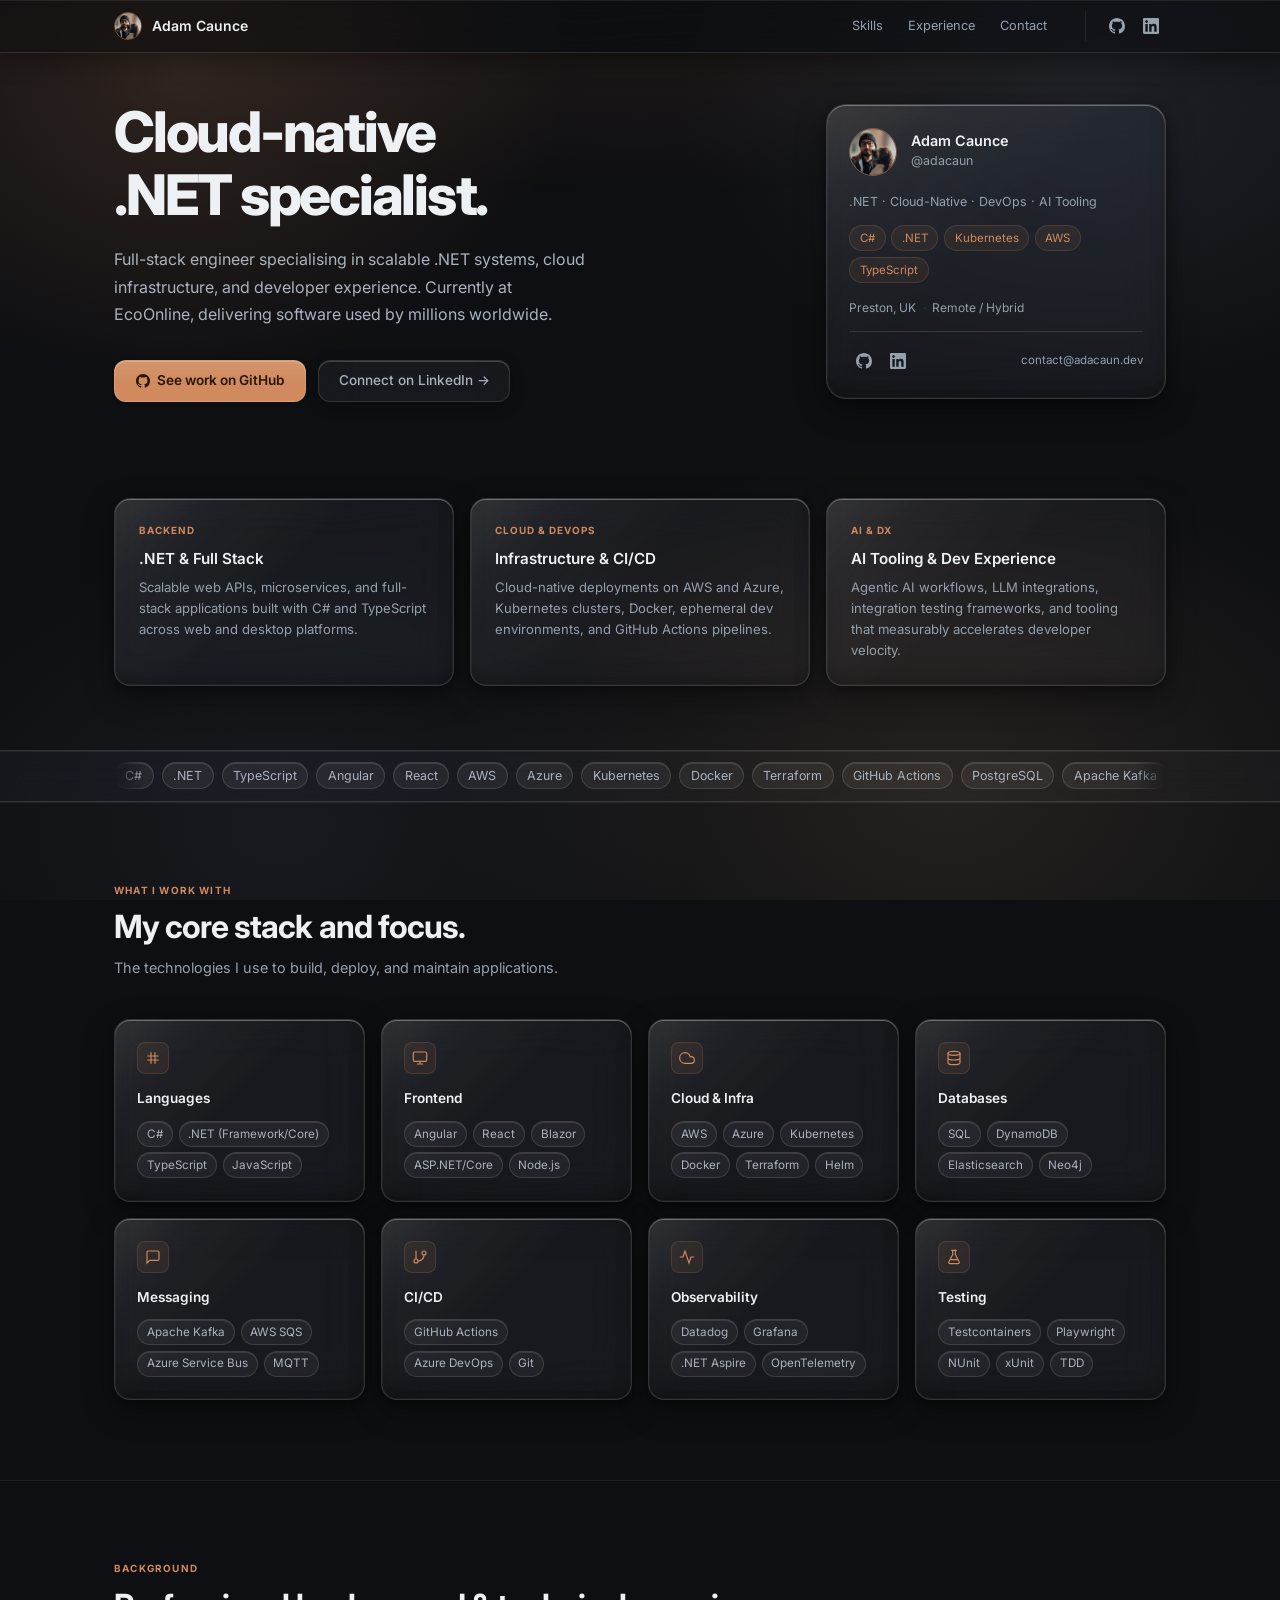
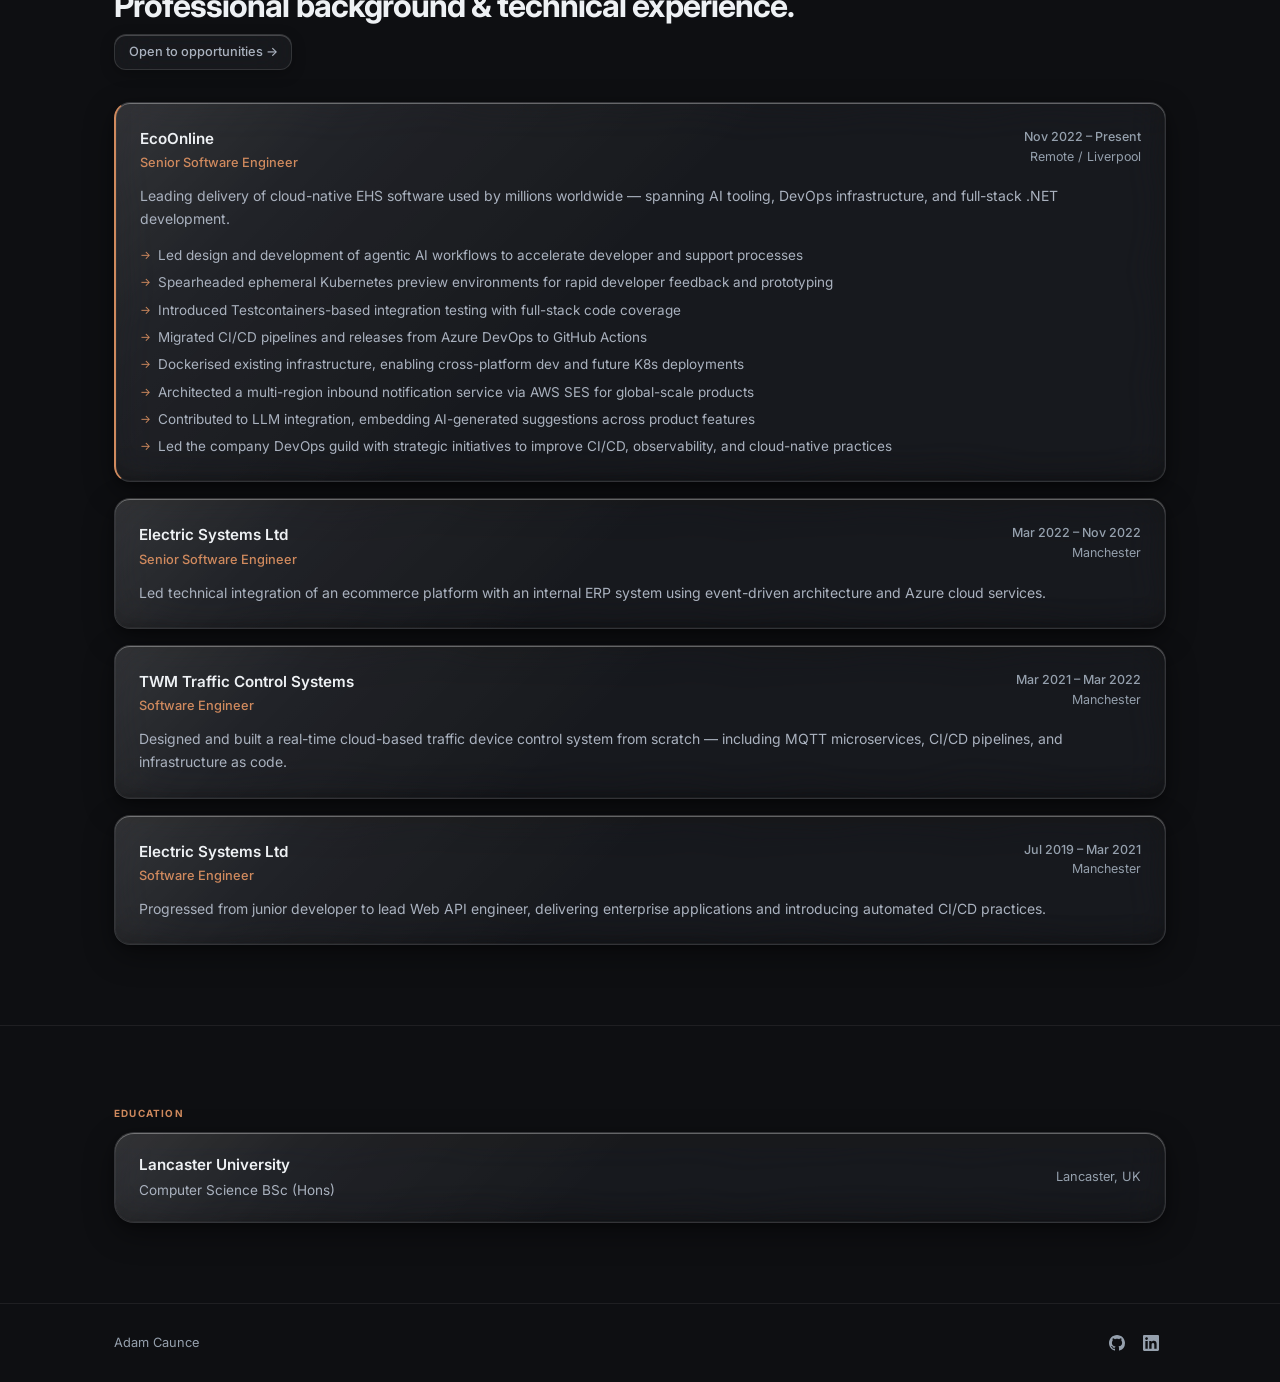
==== commit b4a0a801: "deploy: adds39939/adacaun-site@f20f699f6c8a5cacb768c022f98775a4cb8c0100" ====
--- a/index.html
+++ b/index.html
@@ -1,4 +1,4 @@
-<!DOCTYPE html><html lang="en"> <head><meta charset="UTF-8"><meta name="viewport" content="width=device-width, initial-scale=1.0"><meta name="description" content="Full-stack software engineer specialising in cloud-native .NET, DevOps, and AI tooling. Based in Preston, UK."><meta name="author" content="Adam Caunce"><meta property="og:title" content="Adam Caunce • Senior Software Engineer"><meta property="og:description" content="Full-stack software engineer specialising in cloud-native .NET, DevOps, and AI tooling. Based in Preston, UK."><meta property="og:type" content="website"><title>Adam Caunce • Senior Software Engineer</title><link rel="preconnect" href="https://fonts.googleapis.com"><link rel="preconnect" href="https://fonts.gstatic.com" crossorigin=""><link href="https://fonts.googleapis.com/css2?family=Inter:wght@400;500;600;700;800&display=swap" rel="stylesheet"><link rel="icon" type="image/svg+xml" href="/favicon.png"><link rel="stylesheet" href="/_astro/index.CNwTq1r0.css"></head> <body> <!-- Ambient colour field: gives the frosted glass something to refract & saturate. --> <div class="bg-field" aria-hidden="true"></div>  <div class="page"> <nav class="nav"> <div class="nav-inner container"> <a href="/" class="nav-brand"> <img src="/_astro/avatar.CRZQlAE3_Z1uvaX.webp" alt aria-hidden="true" loading="lazy" decoding="async" width="831" height="821" class="nav-avatar"> <span class="nav-name">Adam Caunce</span> </a> <div class="nav-center"> <a href="#skills" class="nav-link">Skills</a> <a href="#experience" class="nav-link">Experience</a> <a href="mailto:contact@adacaun.dev" class="nav-link">Contact</a> </div> <div class="nav-social"> <a href="https://github.com/adds39939" target="_blank" rel="noopener noreferrer" aria-label="GitHub" class="nav-icon"> <svg viewBox="0 0 16 16" fill="currentColor" aria-hidden="true"> <path d="M8 0C3.58 0 0 3.58 0 8c0 3.54 2.29 6.53 5.47 7.59.4.07.55-.17.55-.38 0-.19-.01-.82-.01-1.49-2.01.37-2.53-.49-2.69-.94-.09-.23-.48-.94-.82-1.13-.28-.15-.68-.52-.01-.53.63-.01 1.08.58 1.23.82.72 1.21 1.87.87 2.33.66.07-.52.28-.87.51-1.07-1.78-.2-3.64-.89-3.64-3.95 0-.87.31-1.59.82-2.15-.08-.2-.36-1.02.08-2.12 0 0 .67-.21 2.2.82.64-.18 1.32-.27 2-.27.68 0 1.36.09 2 .27 1.53-1.04 2.2-.82 2.2-.82.44 1.1.16 1.92.08 2.12.51.56.82 1.27.82 2.15 0 3.07-1.87 3.75-3.65 3.95.29.25.54.73.54 1.48 0 1.07-.01 1.93-.01 2.2 0 .21.15.46.55.38A8.013 8.013 0 0016 8c0-4.42-3.58-8-8-8z"></path> </svg> </a> <a href="https://www.linkedin.com/in/adam-caunce-9645b4173/" target="_blank" rel="noopener noreferrer" aria-label="LinkedIn" class="nav-icon"> <svg viewBox="0 0 24 24" fill="currentColor" aria-hidden="true"> <path d="M20.447 20.452h-3.554v-5.569c0-1.328-.027-3.037-1.852-3.037-1.853 0-2.136 1.445-2.136 2.939v5.667H9.351V9h3.414v1.561h.046c.477-.9 1.637-1.85 3.37-1.85 3.601 0 4.267 2.37 4.267 5.455v6.286zM5.337 7.433c-1.144 0-2.063-.926-2.063-2.065 0-1.138.92-2.063 2.063-2.063 1.14 0 2.064.925 2.064 2.063 0 1.139-.925 2.065-2.064 2.065zm1.782 13.019H3.555V9h3.564v11.452zM22.225 0H1.771C.792 0 0 .774 0 1.729v20.542C0 23.227.792 24 1.771 24h20.451C23.2 24 24 23.227 24 22.271V1.729C24 .774 23.2 0 22.222 0h.003z"></path> </svg> </a> </div> </div> </nav> <main> <section class="hero"> <div class="hero-inner container"> <div class="hero-left"> <h1 class="hero-heading">
+<!DOCTYPE html><html lang="en"> <head><meta charset="UTF-8"><meta name="viewport" content="width=device-width, initial-scale=1.0"><meta name="description" content="Full-stack software engineer specialising in cloud-native .NET, DevOps, and AI tooling. Based in Preston, UK."><meta name="author" content="Adam Caunce"><meta property="og:title" content="Adam Caunce • Senior Software Engineer"><meta property="og:description" content="Full-stack software engineer specialising in cloud-native .NET, DevOps, and AI tooling. Based in Preston, UK."><meta property="og:type" content="website"><title>Adam Caunce • Senior Software Engineer</title><link rel="preconnect" href="https://fonts.googleapis.com"><link rel="preconnect" href="https://fonts.gstatic.com" crossorigin=""><link href="https://fonts.googleapis.com/css2?family=Inter:wght@400;500;600;700;800&display=swap" rel="stylesheet"><link rel="icon" type="image/svg+xml" href="/favicon.png"><!-- Cloudflare Web Analytics --><script defer src="https://static.cloudflareinsights.com/beacon.min.js" data-cf-beacon="{&quot;token&quot;: &quot;dc4a3376dfc749ff99ad2c9806409b14&quot;}"></script><!-- End Cloudflare Web Analytics --><link rel="stylesheet" href="/_astro/index.6cSpZxjF.css"></head> <body> <!-- Ambient colour field: gives the frosted glass something to refract & saturate. --> <div class="bg-field" aria-hidden="true"></div>  <div class="page"> <nav class="nav"> <div class="nav-inner container"> <a href="/" class="nav-brand"> <img src="/_astro/avatar.CRZQlAE3_Z1uvaX.webp" alt aria-hidden="true" loading="lazy" decoding="async" width="831" height="821" class="nav-avatar"> <span class="nav-name">Adam Caunce</span> </a> <div class="nav-center"> <a href="#skills" class="nav-link">Skills</a> <a href="#experience" class="nav-link">Experience</a> <a href="mailto:contact@adacaun.dev" class="nav-link">Contact</a> </div> <div class="nav-social"> <a href="https://github.com/adds39939" target="_blank" rel="noopener noreferrer" aria-label="GitHub" class="nav-icon"> <svg viewBox="0 0 16 16" fill="currentColor" aria-hidden="true"> <path d="M8 0C3.58 0 0 3.58 0 8c0 3.54 2.29 6.53 5.47 7.59.4.07.55-.17.55-.38 0-.19-.01-.82-.01-1.49-2.01.37-2.53-.49-2.69-.94-.09-.23-.48-.94-.82-1.13-.28-.15-.68-.52-.01-.53.63-.01 1.08.58 1.23.82.72 1.21 1.87.87 2.33.66.07-.52.28-.87.51-1.07-1.78-.2-3.64-.89-3.64-3.95 0-.87.31-1.59.82-2.15-.08-.2-.36-1.02.08-2.12 0 0 .67-.21 2.2.82.64-.18 1.32-.27 2-.27.68 0 1.36.09 2 .27 1.53-1.04 2.2-.82 2.2-.82.44 1.1.16 1.92.08 2.12.51.56.82 1.27.82 2.15 0 3.07-1.87 3.75-3.65 3.95.29.25.54.73.54 1.48 0 1.07-.01 1.93-.01 2.2 0 .21.15.46.55.38A8.013 8.013 0 0016 8c0-4.42-3.58-8-8-8z"></path> </svg> </a> <a href="https://www.linkedin.com/in/adam-caunce-9645b4173/" target="_blank" rel="noopener noreferrer" aria-label="LinkedIn" class="nav-icon"> <svg viewBox="0 0 24 24" fill="currentColor" aria-hidden="true"> <path d="M20.447 20.452h-3.554v-5.569c0-1.328-.027-3.037-1.852-3.037-1.853 0-2.136 1.445-2.136 2.939v5.667H9.351V9h3.414v1.561h.046c.477-.9 1.637-1.85 3.37-1.85 3.601 0 4.267 2.37 4.267 5.455v6.286zM5.337 7.433c-1.144 0-2.063-.926-2.063-2.065 0-1.138.92-2.063 2.063-2.063 1.14 0 2.064.925 2.064 2.063 0 1.139-.925 2.065-2.064 2.065zm1.782 13.019H3.555V9h3.564v11.452zM22.225 0H1.771C.792 0 0 .774 0 1.729v20.542C0 23.227.792 24 1.771 24h20.451C23.2 24 24 23.227 24 22.271V1.729C24 .774 23.2 0 22.222 0h.003z"></path> </svg> </a> </div> </div> </nav> <main> <section class="hero"> <div class="hero-inner container"> <div class="hero-left"> <h1 class="hero-heading">
 Cloud-native<br>
 .NET specialist.
 </h1> <p class="hero-bio">
@@ -8,5 +8,5 @@
 See work on GitHub
 </a> <a href="https://www.linkedin.com/in/adam-caunce-9645b4173/" target="_blank" rel="noopener noreferrer" class="btn-outline">
 Connect on LinkedIn →
-</a> </div> </div> <div class="hero-right"> <div class="card card--bordered profile-card" data-astro-cid-rixq2xwk> <div class="profile-top" data-astro-cid-rixq2xwk> <img src="/_astro/avatar.CRZQlAE3_Z1uvaX.webp" alt aria-hidden="true" data-astro-cid-rixq2xwk="true" loading="lazy" decoding="async" width="831" height="821" class="profile-avatar"> <div class="profile-identity" data-astro-cid-rixq2xwk> <p class="profile-name" data-astro-cid-rixq2xwk>Adam Caunce</p> <p class="profile-handle" data-astro-cid-rixq2xwk>@adacaun</p> </div> </div> <p class="profile-desc" data-astro-cid-rixq2xwk>.NET · Cloud-Native · DevOps · AI Tooling</p> <div class="profile-chips" data-astro-cid-rixq2xwk> <span class="profile-chip" data-astro-cid-rixq2xwk>C#</span><span class="profile-chip" data-astro-cid-rixq2xwk>.NET</span><span class="profile-chip" data-astro-cid-rixq2xwk>Kubernetes</span><span class="profile-chip" data-astro-cid-rixq2xwk>AWS</span><span class="profile-chip" data-astro-cid-rixq2xwk>TypeScript</span> </div> <div class="profile-meta" data-astro-cid-rixq2xwk> <span data-astro-cid-rixq2xwk>Preston, UK</span> <span class="meta-sep" data-astro-cid-rixq2xwk>·</span> <span data-astro-cid-rixq2xwk>Remote / Hybrid</span> </div> <div class="profile-social" data-astro-cid-rixq2xwk> <a href="https://github.com/adds39939" target="_blank" rel="noopener noreferrer" aria-label="GitHub" class="nav-icon" data-astro-cid-rixq2xwk> <svg viewBox="0 0 16 16" fill="currentColor" aria-hidden="true" data-astro-cid-rixq2xwk="true"> <path d="M8 0C3.58 0 0 3.58 0 8c0 3.54 2.29 6.53 5.47 7.59.4.07.55-.17.55-.38 0-.19-.01-.82-.01-1.49-2.01.37-2.53-.49-2.69-.94-.09-.23-.48-.94-.82-1.13-.28-.15-.68-.52-.01-.53.63-.01 1.08.58 1.23.82.72 1.21 1.87.87 2.33.66.07-.52.28-.87.51-1.07-1.78-.2-3.64-.89-3.64-3.95 0-.87.31-1.59.82-2.15-.08-.2-.36-1.02.08-2.12 0 0 .67-.21 2.2.82.64-.18 1.32-.27 2-.27.68 0 1.36.09 2 .27 1.53-1.04 2.2-.82 2.2-.82.44 1.1.16 1.92.08 2.12.51.56.82 1.27.82 2.15 0 3.07-1.87 3.75-3.65 3.95.29.25.54.73.54 1.48 0 1.07-.01 1.93-.01 2.2 0 .21.15.46.55.38A8.013 8.013 0 0016 8c0-4.42-3.58-8-8-8z"></path> </svg> </a> <a href="https://www.linkedin.com/in/adam-caunce-9645b4173/" target="_blank" rel="noopener noreferrer" aria-label="LinkedIn" class="nav-icon" data-astro-cid-rixq2xwk> <svg viewBox="0 0 24 24" fill="currentColor" aria-hidden="true" data-astro-cid-rixq2xwk="true"> <path d="M20.447 20.452h-3.554v-5.569c0-1.328-.027-3.037-1.852-3.037-1.853 0-2.136 1.445-2.136 2.939v5.667H9.351V9h3.414v1.561h.046c.477-.9 1.637-1.85 3.37-1.85 3.601 0 4.267 2.37 4.267 5.455v6.286zM5.337 7.433c-1.144 0-2.063-.926-2.063-2.065 0-1.138.92-2.063 2.063-2.063 1.14 0 2.064.925 2.064 2.063 0 1.139-.925 2.065-2.064 2.065zm1.782 13.019H3.555V9h3.564v11.452zM22.225 0H1.771C.792 0 0 .774 0 1.729v20.542C0 23.227.792 24 1.771 24h20.451C23.2 24 24 23.227 24 22.271V1.729C24 .774 23.2 0 22.222 0h.003z"></path> </svg> </a> <a href="mailto:contact@adacaun.dev" class="profile-email" data-astro-cid-rixq2xwk>contact@adacaun.dev</a> </div> </div> </div> </div> <!-- What I build cards --> <div class="build-cards container"> <div class="card card--inset build-card" data-astro-cid-przihzg4> <span class="build-label" data-astro-cid-przihzg4>BACKEND</span> <h3 class="build-title" data-astro-cid-przihzg4>.NET &amp; Full Stack</h3> <p class="build-desc" data-astro-cid-przihzg4>Scalable web APIs, microservices, and full-stack applications built with C# and TypeScript across web and desktop platforms.</p> </div><div class="card card--inset build-card" data-astro-cid-przihzg4> <span class="build-label" data-astro-cid-przihzg4>CLOUD &amp; DEVOPS</span> <h3 class="build-title" data-astro-cid-przihzg4>Infrastructure &amp; CI/CD</h3> <p class="build-desc" data-astro-cid-przihzg4>Cloud-native deployments on AWS and Azure, Kubernetes clusters, Docker, ephemeral dev environments, and GitHub Actions pipelines.</p> </div><div class="card card--inset build-card" data-astro-cid-przihzg4> <span class="build-label" data-astro-cid-przihzg4>AI &amp; DX</span> <h3 class="build-title" data-astro-cid-przihzg4>AI Tooling &amp; Dev Experience</h3> <p class="build-desc" data-astro-cid-przihzg4>Agentic AI workflows, LLM integrations, integration testing frameworks, and tooling that measurably accelerates developer velocity.</p> </div> </div> </section> <div class="stack-strip" data-astro-cid-r3jku4di> <div class="stack-inner" data-astro-cid-r3jku4di> <div class="stack-marquee" data-astro-cid-r3jku4di> <div class="stack-tags" role="list" data-astro-cid-r3jku4di> <span class="stack-tag" role="listitem" data-astro-cid-r3jku4di>C#</span><span class="stack-tag" role="listitem" data-astro-cid-r3jku4di>.NET</span><span class="stack-tag" role="listitem" data-astro-cid-r3jku4di>TypeScript</span><span class="stack-tag" role="listitem" data-astro-cid-r3jku4di>Angular</span><span class="stack-tag" role="listitem" data-astro-cid-r3jku4di>React</span><span class="stack-tag" role="listitem" data-astro-cid-r3jku4di>AWS</span><span class="stack-tag" role="listitem" data-astro-cid-r3jku4di>Azure</span><span class="stack-tag" role="listitem" data-astro-cid-r3jku4di>Kubernetes</span><span class="stack-tag" role="listitem" data-astro-cid-r3jku4di>Docker</span><span class="stack-tag" role="listitem" data-astro-cid-r3jku4di>Terraform</span><span class="stack-tag" role="listitem" data-astro-cid-r3jku4di>GitHub Actions</span><span class="stack-tag" role="listitem" data-astro-cid-r3jku4di>PostgreSQL</span><span class="stack-tag" role="listitem" data-astro-cid-r3jku4di>Apache Kafka</span><span class="stack-tag" role="listitem" data-astro-cid-r3jku4di>Datadog</span><span class="stack-tag" role="listitem" data-astro-cid-r3jku4di>Testcontainers</span><span class="stack-tag" role="listitem" data-astro-cid-r3jku4di>Node.js</span><span class="stack-tag" role="listitem" data-astro-cid-r3jku4di>Playwright</span>  <span class="stack-tag" aria-hidden="true" data-astro-cid-r3jku4di>C#</span><span class="stack-tag" aria-hidden="true" data-astro-cid-r3jku4di>.NET</span><span class="stack-tag" aria-hidden="true" data-astro-cid-r3jku4di>TypeScript</span><span class="stack-tag" aria-hidden="true" data-astro-cid-r3jku4di>Angular</span><span class="stack-tag" aria-hidden="true" data-astro-cid-r3jku4di>React</span><span class="stack-tag" aria-hidden="true" data-astro-cid-r3jku4di>AWS</span><span class="stack-tag" aria-hidden="true" data-astro-cid-r3jku4di>Azure</span><span class="stack-tag" aria-hidden="true" data-astro-cid-r3jku4di>Kubernetes</span><span class="stack-tag" aria-hidden="true" data-astro-cid-r3jku4di>Docker</span><span class="stack-tag" aria-hidden="true" data-astro-cid-r3jku4di>Terraform</span><span class="stack-tag" aria-hidden="true" data-astro-cid-r3jku4di>GitHub Actions</span><span class="stack-tag" aria-hidden="true" data-astro-cid-r3jku4di>PostgreSQL</span><span class="stack-tag" aria-hidden="true" data-astro-cid-r3jku4di>Apache Kafka</span><span class="stack-tag" aria-hidden="true" data-astro-cid-r3jku4di>Datadog</span><span class="stack-tag" aria-hidden="true" data-astro-cid-r3jku4di>Testcontainers</span><span class="stack-tag" aria-hidden="true" data-astro-cid-r3jku4di>Node.js</span><span class="stack-tag" aria-hidden="true" data-astro-cid-r3jku4di>Playwright</span> </div> </div> </div> </div> <section id="skills" class="section"> <div class="container"> <p class="eyebrow">WHAT I WORK WITH</p> <h2 class="section-heading">My core stack and focus.</h2> <p class="section-sub">The technologies I use to build, deploy, and maintain applications.</p> <div class="skills-grid"> <div class="card card--hover skill-card" data-astro-cid-usgiykq2> <div class="skill-icon" data-astro-cid-usgiykq2> <svg viewBox="0 0 24 24" fill="none" stroke="currentColor" stroke-width="1.75" stroke-linecap="round"> <line x1="4" y1="9" x2="20" y2="9"></line> <line x1="4" y1="15" x2="20" y2="15"></line> <line x1="9" y1="4" x2="9" y2="20"></line> <line x1="15" y1="4" x2="15" y2="20"></line> </svg> </div> <h3 class="skill-category" data-astro-cid-usgiykq2>Languages</h3> <div class="skill-tags" data-astro-cid-usgiykq2> <span class="skill-tag" data-astro-cid-usgiykq2>C#</span><span class="skill-tag" data-astro-cid-usgiykq2>.NET (Framework/Core)</span><span class="skill-tag" data-astro-cid-usgiykq2>TypeScript</span><span class="skill-tag" data-astro-cid-usgiykq2>JavaScript</span> </div> </div><div class="card card--hover skill-card" data-astro-cid-usgiykq2> <div class="skill-icon" data-astro-cid-usgiykq2> <svg viewBox="0 0 24 24" fill="none" stroke="currentColor" stroke-width="1.75" stroke-linecap="round"> <rect x="2" y="3" width="20" height="14" rx="2"></rect> <path d="M8 21h8M12 17v4"></path> </svg> </div> <h3 class="skill-category" data-astro-cid-usgiykq2>Frontend</h3> <div class="skill-tags" data-astro-cid-usgiykq2> <span class="skill-tag" data-astro-cid-usgiykq2>Angular</span><span class="skill-tag" data-astro-cid-usgiykq2>React</span><span class="skill-tag" data-astro-cid-usgiykq2>Blazor</span><span class="skill-tag" data-astro-cid-usgiykq2>ASP.NET/Core</span><span class="skill-tag" data-astro-cid-usgiykq2>Node.js</span> </div> </div><div class="card card--hover skill-card" data-astro-cid-usgiykq2> <div class="skill-icon" data-astro-cid-usgiykq2> <svg viewBox="0 0 24 24" fill="none" stroke="currentColor" stroke-width="1.75" stroke-linecap="round"> <path d="M18 10h-1.26A8 8 0 1 0 9 20h9a5 5 0 0 0 0-10z"></path> </svg> </div> <h3 class="skill-category" data-astro-cid-usgiykq2>Cloud &amp; Infra</h3> <div class="skill-tags" data-astro-cid-usgiykq2> <span class="skill-tag" data-astro-cid-usgiykq2>AWS</span><span class="skill-tag" data-astro-cid-usgiykq2>Azure</span><span class="skill-tag" data-astro-cid-usgiykq2>Kubernetes</span><span class="skill-tag" data-astro-cid-usgiykq2>Docker</span><span class="skill-tag" data-astro-cid-usgiykq2>Terraform</span><span class="skill-tag" data-astro-cid-usgiykq2>Helm</span> </div> </div><div class="card card--hover skill-card" data-astro-cid-usgiykq2> <div class="skill-icon" data-astro-cid-usgiykq2> <svg viewBox="0 0 24 24" fill="none" stroke="currentColor" stroke-width="1.75" stroke-linecap="round"> <ellipse cx="12" cy="5" rx="9" ry="3"></ellipse> <path d="M21 12c0 1.66-4 3-9 3s-9-1.34-9-3M3 5v14c0 1.66 4 3 9 3s9-1.34 9-3V5"></path> </svg> </div> <h3 class="skill-category" data-astro-cid-usgiykq2>Databases</h3> <div class="skill-tags" data-astro-cid-usgiykq2> <span class="skill-tag" data-astro-cid-usgiykq2>SQL</span><span class="skill-tag" data-astro-cid-usgiykq2>DynamoDB</span><span class="skill-tag" data-astro-cid-usgiykq2>Elasticsearch</span><span class="skill-tag" data-astro-cid-usgiykq2>Neo4j</span> </div> </div><div class="card card--hover skill-card" data-astro-cid-usgiykq2> <div class="skill-icon" data-astro-cid-usgiykq2> <svg viewBox="0 0 24 24" fill="none" stroke="currentColor" stroke-width="1.75" stroke-linecap="round"> <path d="M21 15a2 2 0 0 1-2 2H7l-4 4V5a2 2 0 0 1 2-2h14a2 2 0 0 1 2 2z"></path> </svg> </div> <h3 class="skill-category" data-astro-cid-usgiykq2>Messaging</h3> <div class="skill-tags" data-astro-cid-usgiykq2> <span class="skill-tag" data-astro-cid-usgiykq2>Apache Kafka</span><span class="skill-tag" data-astro-cid-usgiykq2>AWS SQS</span><span class="skill-tag" data-astro-cid-usgiykq2>Azure Service Bus</span><span class="skill-tag" data-astro-cid-usgiykq2>MQTT</span> </div> </div><div class="card card--hover skill-card" data-astro-cid-usgiykq2> <div class="skill-icon" data-astro-cid-usgiykq2> <svg viewBox="0 0 24 24" fill="none" stroke="currentColor" stroke-width="1.75" stroke-linecap="round"> <line x1="6" y1="3" x2="6" y2="15"></line> <circle cx="18" cy="6" r="3"></circle> <circle cx="6" cy="18" r="3"></circle> <path d="M18 9a9 9 0 0 1-9 9"></path> </svg> </div> <h3 class="skill-category" data-astro-cid-usgiykq2>CI/CD</h3> <div class="skill-tags" data-astro-cid-usgiykq2> <span class="skill-tag" data-astro-cid-usgiykq2>GitHub Actions</span><span class="skill-tag" data-astro-cid-usgiykq2>Azure DevOps</span><span class="skill-tag" data-astro-cid-usgiykq2>Git</span> </div> </div><div class="card card--hover skill-card" data-astro-cid-usgiykq2> <div class="skill-icon" data-astro-cid-usgiykq2> <svg viewBox="0 0 24 24" fill="none" stroke="currentColor" stroke-width="1.75" stroke-linecap="round"> <polyline points="22 12 18 12 15 21 9 3 6 12 2 12"></polyline> </svg> </div> <h3 class="skill-category" data-astro-cid-usgiykq2>Observability</h3> <div class="skill-tags" data-astro-cid-usgiykq2> <span class="skill-tag" data-astro-cid-usgiykq2>Datadog</span><span class="skill-tag" data-astro-cid-usgiykq2>Grafana</span><span class="skill-tag" data-astro-cid-usgiykq2>.NET Aspire</span><span class="skill-tag" data-astro-cid-usgiykq2>OpenTelemetry</span> </div> </div><div class="card card--hover skill-card" data-astro-cid-usgiykq2> <div class="skill-icon" data-astro-cid-usgiykq2> <svg viewBox="0 0 24 24" fill="none" stroke="currentColor" stroke-width="1.75" stroke-linecap="round" stroke-linejoin="round"> <path d="M14 2v6a2 2 0 0 0 .245.96l5.51 10.08A2 2 0 0 1 18 22H6a2 2 0 0 1-1.755-2.96l5.51-10.08A2 2 0 0 0 10 8V2"></path> <path d="M8.5 2h7"></path> <path d="M7 16h10"></path> </svg> </div> <h3 class="skill-category" data-astro-cid-usgiykq2>Testing</h3> <div class="skill-tags" data-astro-cid-usgiykq2> <span class="skill-tag" data-astro-cid-usgiykq2>Testcontainers</span><span class="skill-tag" data-astro-cid-usgiykq2>Playwright</span><span class="skill-tag" data-astro-cid-usgiykq2>NUnit</span><span class="skill-tag" data-astro-cid-usgiykq2>xUnit</span><span class="skill-tag" data-astro-cid-usgiykq2>TDD</span> </div> </div> </div> </div> </section> <section id="experience" class="section"> <div class="container"> <p class="eyebrow">BACKGROUND</p> <h2 class="section-heading">Professional background &amp; technical experience.</h2> <div class="exp-actions"> <a href="mailto:contact@adacaun.dev" class="btn-outline btn-sm">Open to opportunities →</a> </div> <div class="exp-list"> <article class="card card--hover exp-card exp-card--featured" data-astro-cid-jcvh2fgv> <div class="exp-header" data-astro-cid-jcvh2fgv> <div class="exp-title-block" data-astro-cid-jcvh2fgv> <h3 class="exp-company" data-astro-cid-jcvh2fgv>EcoOnline</h3> <p class="exp-role" data-astro-cid-jcvh2fgv>Senior Software Engineer</p> </div> <div class="exp-meta" data-astro-cid-jcvh2fgv> <span class="exp-period" data-astro-cid-jcvh2fgv>Nov 2022 – Present</span> <span class="exp-location" data-astro-cid-jcvh2fgv>Remote / Liverpool</span> </div> </div> <p class="exp-summary" data-astro-cid-jcvh2fgv>Leading delivery of cloud-native EHS software used by millions worldwide — spanning AI tooling, DevOps infrastructure, and full-stack .NET development.</p> <ul class="exp-highlights" data-astro-cid-jcvh2fgv> <li data-astro-cid-jcvh2fgv>Led design and development of agentic AI workflows to accelerate developer and support processes</li><li data-astro-cid-jcvh2fgv>Spearheaded ephemeral Kubernetes preview environments for rapid developer feedback and prototyping</li><li data-astro-cid-jcvh2fgv>Introduced Testcontainers-based integration testing with full-stack code coverage</li><li data-astro-cid-jcvh2fgv>Migrated CI/CD pipelines and releases from Azure DevOps to GitHub Actions</li><li data-astro-cid-jcvh2fgv>Dockerised existing infrastructure, enabling cross-platform dev and future K8s deployments</li><li data-astro-cid-jcvh2fgv>Architected a multi-region inbound notification service via AWS SES for global-scale products</li><li data-astro-cid-jcvh2fgv>Contributed to LLM integration, embedding AI-generated suggestions across product features</li><li data-astro-cid-jcvh2fgv>Led the company DevOps guild with strategic initiatives to improve CI/CD, observability, and cloud-native practices</li> </ul> </article><article class="card card--hover exp-card" data-astro-cid-jcvh2fgv> <div class="exp-header" data-astro-cid-jcvh2fgv> <div class="exp-title-block" data-astro-cid-jcvh2fgv> <h3 class="exp-company" data-astro-cid-jcvh2fgv>Electric Systems Ltd</h3> <p class="exp-role" data-astro-cid-jcvh2fgv>Senior Software Engineer</p> </div> <div class="exp-meta" data-astro-cid-jcvh2fgv> <span class="exp-period" data-astro-cid-jcvh2fgv>Mar 2022 – Nov 2022</span> <span class="exp-location" data-astro-cid-jcvh2fgv>Manchester</span> </div> </div> <p class="exp-summary" data-astro-cid-jcvh2fgv>Led technical integration of an ecommerce platform with an internal ERP system using event-driven architecture and Azure cloud services.</p>  </article><article class="card card--hover exp-card" data-astro-cid-jcvh2fgv> <div class="exp-header" data-astro-cid-jcvh2fgv> <div class="exp-title-block" data-astro-cid-jcvh2fgv> <h3 class="exp-company" data-astro-cid-jcvh2fgv>TWM Traffic Control Systems</h3> <p class="exp-role" data-astro-cid-jcvh2fgv>Software Engineer</p> </div> <div class="exp-meta" data-astro-cid-jcvh2fgv> <span class="exp-period" data-astro-cid-jcvh2fgv>Mar 2021 – Mar 2022</span> <span class="exp-location" data-astro-cid-jcvh2fgv>Manchester</span> </div> </div> <p class="exp-summary" data-astro-cid-jcvh2fgv>Designed and built a real-time cloud-based traffic device control system from scratch — including MQTT microservices, CI/CD pipelines, and infrastructure as code.</p>  </article><article class="card card--hover exp-card" data-astro-cid-jcvh2fgv> <div class="exp-header" data-astro-cid-jcvh2fgv> <div class="exp-title-block" data-astro-cid-jcvh2fgv> <h3 class="exp-company" data-astro-cid-jcvh2fgv>Electric Systems Ltd</h3> <p class="exp-role" data-astro-cid-jcvh2fgv>Software Engineer</p> </div> <div class="exp-meta" data-astro-cid-jcvh2fgv> <span class="exp-period" data-astro-cid-jcvh2fgv>Jul 2019 – Mar 2021</span> <span class="exp-location" data-astro-cid-jcvh2fgv>Manchester</span> </div> </div> <p class="exp-summary" data-astro-cid-jcvh2fgv>Progressed from junior developer to lead Web API engineer, delivering enterprise applications and introducing automated CI/CD practices.</p>  </article> </div> </div> </section> <!-- ── Education ── --> <section class="section"> <div class="container"> <p class="eyebrow">EDUCATION</p> <div class="card card--hover card--bordered edu-card" data-astro-cid-lunhx6pc> <div data-astro-cid-lunhx6pc> <p class="edu-institution" data-astro-cid-lunhx6pc>Lancaster University</p> <p class="edu-degree" data-astro-cid-lunhx6pc>Computer Science BSc (Hons)</p> </div> <p class="edu-location" data-astro-cid-lunhx6pc>Lancaster, UK</p> </div> </div> </section> </main> <footer class="footer"> <div class="container footer-inner"> <p class="footer-name">Adam Caunce</p> <div class="footer-social"> <a href="https://github.com/adds39939" target="_blank" rel="noopener noreferrer" aria-label="GitHub" class="nav-icon"> <svg viewBox="0 0 16 16" fill="currentColor" aria-hidden="true"> <path d="M8 0C3.58 0 0 3.58 0 8c0 3.54 2.29 6.53 5.47 7.59.4.07.55-.17.55-.38 0-.19-.01-.82-.01-1.49-2.01.37-2.53-.49-2.69-.94-.09-.23-.48-.94-.82-1.13-.28-.15-.68-.52-.01-.53.63-.01 1.08.58 1.23.82.72 1.21 1.87.87 2.33.66.07-.52.28-.87.51-1.07-1.78-.2-3.64-.89-3.64-3.95 0-.87.31-1.59.82-2.15-.08-.2-.36-1.02.08-2.12 0 0 .67-.21 2.2.82.64-.18 1.32-.27 2-.27.68 0 1.36.09 2 .27 1.53-1.04 2.2-.82 2.2-.82.44 1.1.16 1.92.08 2.12.51.56.82 1.27.82 2.15 0 3.07-1.87 3.75-3.65 3.95.29.25.54.73.54 1.48 0 1.07-.01 1.93-.01 2.2 0 .21.15.46.55.38A8.013 8.013 0 0016 8c0-4.42-3.58-8-8-8z"></path> </svg> </a> <a href="https://www.linkedin.com/in/adam-caunce-9645b4173/" target="_blank" rel="noopener noreferrer" aria-label="LinkedIn" class="nav-icon"> <svg viewBox="0 0 24 24" fill="currentColor" aria-hidden="true"> <path d="M20.447 20.452h-3.554v-5.569c0-1.328-.027-3.037-1.852-3.037-1.853 0-2.136 1.445-2.136 2.939v5.667H9.351V9h3.414v1.561h.046c.477-.9 1.637-1.85 3.37-1.85 3.601 0 4.267 2.37 4.267 5.455v6.286zM5.337 7.433c-1.144 0-2.063-.926-2.063-2.065 0-1.138.92-2.063 2.063-2.063 1.14 0 2.064.925 2.064 2.063 0 1.139-.925 2.065-2.064 2.065zm1.782 13.019H3.555V9h3.564v11.452zM22.225 0H1.771C.792 0 0 .774 0 1.729v20.542C0 23.227.792 24 1.771 24h20.451C23.2 24 24 23.227 24 22.271V1.729C24 .774 23.2 0 22.222 0h.003z"></path> </svg> </a> </div> </div> </footer> </div>  <!-- Liquid-glass refraction filter. Chromium can feed this into backdrop-filter via
+</a> </div> </div> <div class="hero-right"> <div class="card card--bordered profile-card" data-astro-cid-rixq2xwk> <div class="profile-top" data-astro-cid-rixq2xwk> <img src="/_astro/avatar.CRZQlAE3_Z1uvaX.webp" alt aria-hidden="true" data-astro-cid-rixq2xwk="true" loading="lazy" decoding="async" width="831" height="821" class="profile-avatar"> <div class="profile-identity" data-astro-cid-rixq2xwk> <p class="profile-name" data-astro-cid-rixq2xwk>Adam Caunce</p> <p class="profile-handle" data-astro-cid-rixq2xwk>@adacaun</p> </div> </div> <p class="profile-desc" data-astro-cid-rixq2xwk>.NET · Cloud-Native · DevOps · AI Tooling</p> <div class="profile-chips" data-astro-cid-rixq2xwk> <span class="profile-chip" data-astro-cid-rixq2xwk>C#</span><span class="profile-chip" data-astro-cid-rixq2xwk>.NET</span><span class="profile-chip" data-astro-cid-rixq2xwk>Kubernetes</span><span class="profile-chip" data-astro-cid-rixq2xwk>AWS</span><span class="profile-chip" data-astro-cid-rixq2xwk>TypeScript</span> </div> <div class="profile-meta" data-astro-cid-rixq2xwk> <span data-astro-cid-rixq2xwk>Preston, UK</span> <span class="meta-sep" data-astro-cid-rixq2xwk>·</span> <span data-astro-cid-rixq2xwk>Remote / Hybrid</span> </div> <div class="profile-social" data-astro-cid-rixq2xwk> <a href="https://github.com/adds39939" target="_blank" rel="noopener noreferrer" aria-label="GitHub" class="nav-icon" data-astro-cid-rixq2xwk> <svg viewBox="0 0 16 16" fill="currentColor" aria-hidden="true" data-astro-cid-rixq2xwk="true"> <path d="M8 0C3.58 0 0 3.58 0 8c0 3.54 2.29 6.53 5.47 7.59.4.07.55-.17.55-.38 0-.19-.01-.82-.01-1.49-2.01.37-2.53-.49-2.69-.94-.09-.23-.48-.94-.82-1.13-.28-.15-.68-.52-.01-.53.63-.01 1.08.58 1.23.82.72 1.21 1.87.87 2.33.66.07-.52.28-.87.51-1.07-1.78-.2-3.64-.89-3.64-3.95 0-.87.31-1.59.82-2.15-.08-.2-.36-1.02.08-2.12 0 0 .67-.21 2.2.82.64-.18 1.32-.27 2-.27.68 0 1.36.09 2 .27 1.53-1.04 2.2-.82 2.2-.82.44 1.1.16 1.92.08 2.12.51.56.82 1.27.82 2.15 0 3.07-1.87 3.75-3.65 3.95.29.25.54.73.54 1.48 0 1.07-.01 1.93-.01 2.2 0 .21.15.46.55.38A8.013 8.013 0 0016 8c0-4.42-3.58-8-8-8z"></path> </svg> </a> <a href="https://www.linkedin.com/in/adam-caunce-9645b4173/" target="_blank" rel="noopener noreferrer" aria-label="LinkedIn" class="nav-icon" data-astro-cid-rixq2xwk> <svg viewBox="0 0 24 24" fill="currentColor" aria-hidden="true" data-astro-cid-rixq2xwk="true"> <path d="M20.447 20.452h-3.554v-5.569c0-1.328-.027-3.037-1.852-3.037-1.853 0-2.136 1.445-2.136 2.939v5.667H9.351V9h3.414v1.561h.046c.477-.9 1.637-1.85 3.37-1.85 3.601 0 4.267 2.37 4.267 5.455v6.286zM5.337 7.433c-1.144 0-2.063-.926-2.063-2.065 0-1.138.92-2.063 2.063-2.063 1.14 0 2.064.925 2.064 2.063 0 1.139-.925 2.065-2.064 2.065zm1.782 13.019H3.555V9h3.564v11.452zM22.225 0H1.771C.792 0 0 .774 0 1.729v20.542C0 23.227.792 24 1.771 24h20.451C23.2 24 24 23.227 24 22.271V1.729C24 .774 23.2 0 22.222 0h.003z"></path> </svg> </a> <a href="mailto:contact@adacaun.dev" class="profile-email" data-astro-cid-rixq2xwk>contact@adacaun.dev</a> </div> </div> </div> </div> <!-- What I build cards --> <div class="build-cards container"> <div class="card card--inset build-card" data-astro-cid-przihzg4> <span class="build-label" data-astro-cid-przihzg4>BACKEND</span> <h3 class="build-title" data-astro-cid-przihzg4>.NET &amp; Full Stack</h3> <p class="build-desc" data-astro-cid-przihzg4>Scalable web APIs, microservices, and full-stack applications built with C# and TypeScript across web and desktop platforms.</p> </div><div class="card card--inset build-card" data-astro-cid-przihzg4> <span class="build-label" data-astro-cid-przihzg4>CLOUD &amp; DEVOPS</span> <h3 class="build-title" data-astro-cid-przihzg4>Infrastructure &amp; CI/CD</h3> <p class="build-desc" data-astro-cid-przihzg4>Cloud-native deployments on AWS and Azure, Kubernetes clusters, Docker, ephemeral dev environments, and GitHub Actions pipelines.</p> </div><div class="card card--inset build-card" data-astro-cid-przihzg4> <span class="build-label" data-astro-cid-przihzg4>AI &amp; DX</span> <h3 class="build-title" data-astro-cid-przihzg4>AI Tooling &amp; Dev Experience</h3> <p class="build-desc" data-astro-cid-przihzg4>Agentic AI workflows, LLM integrations, integration testing frameworks, and tooling that measurably accelerates developer velocity.</p> </div> </div> </section> <div class="stack-strip" data-astro-cid-r3jku4di> <div class="stack-inner" data-astro-cid-r3jku4di> <div class="stack-marquee" data-astro-cid-r3jku4di> <div class="stack-tags" role="list" data-astro-cid-r3jku4di> <span class="stack-tag" role="listitem" data-astro-cid-r3jku4di>C#</span><span class="stack-tag" role="listitem" data-astro-cid-r3jku4di>.NET</span><span class="stack-tag" role="listitem" data-astro-cid-r3jku4di>TypeScript</span><span class="stack-tag" role="listitem" data-astro-cid-r3jku4di>Angular</span><span class="stack-tag" role="listitem" data-astro-cid-r3jku4di>React</span><span class="stack-tag" role="listitem" data-astro-cid-r3jku4di>AWS</span><span class="stack-tag" role="listitem" data-astro-cid-r3jku4di>Azure</span><span class="stack-tag" role="listitem" data-astro-cid-r3jku4di>Kubernetes</span><span class="stack-tag" role="listitem" data-astro-cid-r3jku4di>Docker</span><span class="stack-tag" role="listitem" data-astro-cid-r3jku4di>Terraform</span><span class="stack-tag" role="listitem" data-astro-cid-r3jku4di>GitHub Actions</span><span class="stack-tag" role="listitem" data-astro-cid-r3jku4di>PostgreSQL</span><span class="stack-tag" role="listitem" data-astro-cid-r3jku4di>Apache Kafka</span><span class="stack-tag" role="listitem" data-astro-cid-r3jku4di>Datadog</span><span class="stack-tag" role="listitem" data-astro-cid-r3jku4di>Testcontainers</span><span class="stack-tag" role="listitem" data-astro-cid-r3jku4di>Node.js</span><span class="stack-tag" role="listitem" data-astro-cid-r3jku4di>Playwright</span><span class="stack-tag" role="listitem" data-astro-cid-r3jku4di>MSSQL</span><span class="stack-tag" role="listitem" data-astro-cid-r3jku4di>Redis</span>  <span class="stack-tag" aria-hidden="true" data-astro-cid-r3jku4di>C#</span><span class="stack-tag" aria-hidden="true" data-astro-cid-r3jku4di>.NET</span><span class="stack-tag" aria-hidden="true" data-astro-cid-r3jku4di>TypeScript</span><span class="stack-tag" aria-hidden="true" data-astro-cid-r3jku4di>Angular</span><span class="stack-tag" aria-hidden="true" data-astro-cid-r3jku4di>React</span><span class="stack-tag" aria-hidden="true" data-astro-cid-r3jku4di>AWS</span><span class="stack-tag" aria-hidden="true" data-astro-cid-r3jku4di>Azure</span><span class="stack-tag" aria-hidden="true" data-astro-cid-r3jku4di>Kubernetes</span><span class="stack-tag" aria-hidden="true" data-astro-cid-r3jku4di>Docker</span><span class="stack-tag" aria-hidden="true" data-astro-cid-r3jku4di>Terraform</span><span class="stack-tag" aria-hidden="true" data-astro-cid-r3jku4di>GitHub Actions</span><span class="stack-tag" aria-hidden="true" data-astro-cid-r3jku4di>PostgreSQL</span><span class="stack-tag" aria-hidden="true" data-astro-cid-r3jku4di>Apache Kafka</span><span class="stack-tag" aria-hidden="true" data-astro-cid-r3jku4di>Datadog</span><span class="stack-tag" aria-hidden="true" data-astro-cid-r3jku4di>Testcontainers</span><span class="stack-tag" aria-hidden="true" data-astro-cid-r3jku4di>Node.js</span><span class="stack-tag" aria-hidden="true" data-astro-cid-r3jku4di>Playwright</span><span class="stack-tag" aria-hidden="true" data-astro-cid-r3jku4di>MSSQL</span><span class="stack-tag" aria-hidden="true" data-astro-cid-r3jku4di>Redis</span> </div> </div> </div> </div> <section id="skills" class="section"> <div class="container"> <p class="eyebrow">WHAT I WORK WITH</p> <h2 class="section-heading">My core stack and focus.</h2> <p class="section-sub">The technologies I use to build, deploy, and maintain applications.</p> <div class="skills-grid"> <div class="card card--hover skill-card" data-astro-cid-usgiykq2> <div class="skill-icon" data-astro-cid-usgiykq2> <svg viewBox="0 0 24 24" fill="none" stroke="currentColor" stroke-width="1.75" stroke-linecap="round"> <line x1="4" y1="9" x2="20" y2="9"></line> <line x1="4" y1="15" x2="20" y2="15"></line> <line x1="9" y1="4" x2="9" y2="20"></line> <line x1="15" y1="4" x2="15" y2="20"></line> </svg> </div> <h3 class="skill-category" data-astro-cid-usgiykq2>Languages</h3> <div class="skill-tags" data-astro-cid-usgiykq2> <span class="skill-tag" data-astro-cid-usgiykq2>C#</span><span class="skill-tag" data-astro-cid-usgiykq2>.NET (Framework/Core)</span><span class="skill-tag" data-astro-cid-usgiykq2>TypeScript</span><span class="skill-tag" data-astro-cid-usgiykq2>JavaScript</span> </div> </div><div class="card card--hover skill-card" data-astro-cid-usgiykq2> <div class="skill-icon" data-astro-cid-usgiykq2> <svg viewBox="0 0 24 24" fill="none" stroke="currentColor" stroke-width="1.75" stroke-linecap="round"> <rect x="2" y="3" width="20" height="14" rx="2"></rect> <path d="M8 21h8M12 17v4"></path> </svg> </div> <h3 class="skill-category" data-astro-cid-usgiykq2>Frontend</h3> <div class="skill-tags" data-astro-cid-usgiykq2> <span class="skill-tag" data-astro-cid-usgiykq2>Angular</span><span class="skill-tag" data-astro-cid-usgiykq2>React</span><span class="skill-tag" data-astro-cid-usgiykq2>Blazor</span><span class="skill-tag" data-astro-cid-usgiykq2>ASP.NET/Core</span><span class="skill-tag" data-astro-cid-usgiykq2>Node.js</span> </div> </div><div class="card card--hover skill-card" data-astro-cid-usgiykq2> <div class="skill-icon" data-astro-cid-usgiykq2> <svg viewBox="0 0 24 24" fill="none" stroke="currentColor" stroke-width="1.75" stroke-linecap="round"> <path d="M18 10h-1.26A8 8 0 1 0 9 20h9a5 5 0 0 0 0-10z"></path> </svg> </div> <h3 class="skill-category" data-astro-cid-usgiykq2>Cloud &amp; Infra</h3> <div class="skill-tags" data-astro-cid-usgiykq2> <span class="skill-tag" data-astro-cid-usgiykq2>AWS</span><span class="skill-tag" data-astro-cid-usgiykq2>Azure</span><span class="skill-tag" data-astro-cid-usgiykq2>Kubernetes</span><span class="skill-tag" data-astro-cid-usgiykq2>Docker</span><span class="skill-tag" data-astro-cid-usgiykq2>Terraform</span><span class="skill-tag" data-astro-cid-usgiykq2>Helm</span> </div> </div><div class="card card--hover skill-card" data-astro-cid-usgiykq2> <div class="skill-icon" data-astro-cid-usgiykq2> <svg viewBox="0 0 24 24" fill="none" stroke="currentColor" stroke-width="1.75" stroke-linecap="round"> <ellipse cx="12" cy="5" rx="9" ry="3"></ellipse> <path d="M21 12c0 1.66-4 3-9 3s-9-1.34-9-3M3 5v14c0 1.66 4 3 9 3s9-1.34 9-3V5"></path> </svg> </div> <h3 class="skill-category" data-astro-cid-usgiykq2>Databases</h3> <div class="skill-tags" data-astro-cid-usgiykq2> <span class="skill-tag" data-astro-cid-usgiykq2>SQL</span><span class="skill-tag" data-astro-cid-usgiykq2>DynamoDB</span><span class="skill-tag" data-astro-cid-usgiykq2>Elasticsearch</span><span class="skill-tag" data-astro-cid-usgiykq2>Neo4j</span> </div> </div><div class="card card--hover skill-card" data-astro-cid-usgiykq2> <div class="skill-icon" data-astro-cid-usgiykq2> <svg viewBox="0 0 24 24" fill="none" stroke="currentColor" stroke-width="1.75" stroke-linecap="round"> <path d="M21 15a2 2 0 0 1-2 2H7l-4 4V5a2 2 0 0 1 2-2h14a2 2 0 0 1 2 2z"></path> </svg> </div> <h3 class="skill-category" data-astro-cid-usgiykq2>Messaging</h3> <div class="skill-tags" data-astro-cid-usgiykq2> <span class="skill-tag" data-astro-cid-usgiykq2>Apache Kafka</span><span class="skill-tag" data-astro-cid-usgiykq2>AWS SQS</span><span class="skill-tag" data-astro-cid-usgiykq2>Azure Service Bus</span><span class="skill-tag" data-astro-cid-usgiykq2>MQTT</span> </div> </div><div class="card card--hover skill-card" data-astro-cid-usgiykq2> <div class="skill-icon" data-astro-cid-usgiykq2> <svg viewBox="0 0 24 24" fill="none" stroke="currentColor" stroke-width="1.75" stroke-linecap="round"> <line x1="6" y1="3" x2="6" y2="15"></line> <circle cx="18" cy="6" r="3"></circle> <circle cx="6" cy="18" r="3"></circle> <path d="M18 9a9 9 0 0 1-9 9"></path> </svg> </div> <h3 class="skill-category" data-astro-cid-usgiykq2>CI/CD</h3> <div class="skill-tags" data-astro-cid-usgiykq2> <span class="skill-tag" data-astro-cid-usgiykq2>GitHub Actions</span><span class="skill-tag" data-astro-cid-usgiykq2>Azure DevOps</span><span class="skill-tag" data-astro-cid-usgiykq2>Git</span> </div> </div><div class="card card--hover skill-card" data-astro-cid-usgiykq2> <div class="skill-icon" data-astro-cid-usgiykq2> <svg viewBox="0 0 24 24" fill="none" stroke="currentColor" stroke-width="1.75" stroke-linecap="round"> <polyline points="22 12 18 12 15 21 9 3 6 12 2 12"></polyline> </svg> </div> <h3 class="skill-category" data-astro-cid-usgiykq2>Observability</h3> <div class="skill-tags" data-astro-cid-usgiykq2> <span class="skill-tag" data-astro-cid-usgiykq2>Datadog</span><span class="skill-tag" data-astro-cid-usgiykq2>Grafana</span><span class="skill-tag" data-astro-cid-usgiykq2>.NET Aspire</span><span class="skill-tag" data-astro-cid-usgiykq2>OpenTelemetry</span> </div> </div><div class="card card--hover skill-card" data-astro-cid-usgiykq2> <div class="skill-icon" data-astro-cid-usgiykq2> <svg viewBox="0 0 24 24" fill="none" stroke="currentColor" stroke-width="1.75" stroke-linecap="round" stroke-linejoin="round"> <path d="M14 2v6a2 2 0 0 0 .245.96l5.51 10.08A2 2 0 0 1 18 22H6a2 2 0 0 1-1.755-2.96l5.51-10.08A2 2 0 0 0 10 8V2"></path> <path d="M8.5 2h7"></path> <path d="M7 16h10"></path> </svg> </div> <h3 class="skill-category" data-astro-cid-usgiykq2>Testing</h3> <div class="skill-tags" data-astro-cid-usgiykq2> <span class="skill-tag" data-astro-cid-usgiykq2>Testcontainers</span><span class="skill-tag" data-astro-cid-usgiykq2>Playwright</span><span class="skill-tag" data-astro-cid-usgiykq2>NUnit</span><span class="skill-tag" data-astro-cid-usgiykq2>xUnit</span><span class="skill-tag" data-astro-cid-usgiykq2>TDD</span> </div> </div> </div> </div> </section> <section id="experience" class="section"> <div class="container"> <p class="eyebrow">BACKGROUND</p> <h2 class="section-heading">Professional background &amp; technical experience.</h2> <div class="exp-actions"> <a href="mailto:contact@adacaun.dev" class="btn-outline btn-sm">Open to opportunities →</a> </div> <div class="exp-list"> <article class="card card--hover exp-card exp-card--featured" data-astro-cid-jcvh2fgv> <div class="exp-header" data-astro-cid-jcvh2fgv> <div class="exp-title-block" data-astro-cid-jcvh2fgv> <h3 class="exp-company" data-astro-cid-jcvh2fgv>EcoOnline</h3> <p class="exp-role" data-astro-cid-jcvh2fgv>Senior Software Engineer</p> </div> <div class="exp-meta" data-astro-cid-jcvh2fgv> <span class="exp-period" data-astro-cid-jcvh2fgv>Nov 2022 – Present</span> <span class="exp-location" data-astro-cid-jcvh2fgv>Remote / Liverpool</span> </div> </div> <p class="exp-summary" data-astro-cid-jcvh2fgv>Leading delivery of cloud-native EHS software used by millions worldwide — spanning AI tooling, DevOps infrastructure, and full-stack .NET development.</p> <ul class="exp-highlights" data-astro-cid-jcvh2fgv> <li data-astro-cid-jcvh2fgv>Led design and development of agentic AI workflows to accelerate developer and support processes</li><li data-astro-cid-jcvh2fgv>Spearheaded ephemeral Kubernetes preview environments for rapid developer feedback and prototyping</li><li data-astro-cid-jcvh2fgv>Introduced Testcontainers-based integration testing with full-stack code coverage</li><li data-astro-cid-jcvh2fgv>Migrated CI/CD pipelines and releases from Azure DevOps to GitHub Actions</li><li data-astro-cid-jcvh2fgv>Dockerised existing infrastructure, enabling cross-platform dev and future K8s deployments</li><li data-astro-cid-jcvh2fgv>Architected a multi-region inbound notification service via AWS SES for global-scale products</li><li data-astro-cid-jcvh2fgv>Contributed to LLM integration, embedding AI-generated suggestions across product features</li><li data-astro-cid-jcvh2fgv>Led the company DevOps guild with strategic initiatives to improve CI/CD, observability, and cloud-native practices</li> </ul> </article><article class="card card--hover exp-card" data-astro-cid-jcvh2fgv> <div class="exp-header" data-astro-cid-jcvh2fgv> <div class="exp-title-block" data-astro-cid-jcvh2fgv> <h3 class="exp-company" data-astro-cid-jcvh2fgv>Electric Systems Ltd</h3> <p class="exp-role" data-astro-cid-jcvh2fgv>Senior Software Engineer</p> </div> <div class="exp-meta" data-astro-cid-jcvh2fgv> <span class="exp-period" data-astro-cid-jcvh2fgv>Mar 2022 – Nov 2022</span> <span class="exp-location" data-astro-cid-jcvh2fgv>Manchester</span> </div> </div> <p class="exp-summary" data-astro-cid-jcvh2fgv>Led technical integration of an ecommerce platform with an internal ERP system using event-driven architecture and Azure cloud services.</p>  </article><article class="card card--hover exp-card" data-astro-cid-jcvh2fgv> <div class="exp-header" data-astro-cid-jcvh2fgv> <div class="exp-title-block" data-astro-cid-jcvh2fgv> <h3 class="exp-company" data-astro-cid-jcvh2fgv>TWM Traffic Control Systems</h3> <p class="exp-role" data-astro-cid-jcvh2fgv>Software Engineer</p> </div> <div class="exp-meta" data-astro-cid-jcvh2fgv> <span class="exp-period" data-astro-cid-jcvh2fgv>Mar 2021 – Mar 2022</span> <span class="exp-location" data-astro-cid-jcvh2fgv>Manchester</span> </div> </div> <p class="exp-summary" data-astro-cid-jcvh2fgv>Designed and built a real-time cloud-based traffic device control system from scratch — including MQTT microservices, CI/CD pipelines, and infrastructure as code.</p>  </article><article class="card card--hover exp-card" data-astro-cid-jcvh2fgv> <div class="exp-header" data-astro-cid-jcvh2fgv> <div class="exp-title-block" data-astro-cid-jcvh2fgv> <h3 class="exp-company" data-astro-cid-jcvh2fgv>Electric Systems Ltd</h3> <p class="exp-role" data-astro-cid-jcvh2fgv>Software Engineer</p> </div> <div class="exp-meta" data-astro-cid-jcvh2fgv> <span class="exp-period" data-astro-cid-jcvh2fgv>Jul 2019 – Mar 2021</span> <span class="exp-location" data-astro-cid-jcvh2fgv>Manchester</span> </div> </div> <p class="exp-summary" data-astro-cid-jcvh2fgv>Progressed from junior developer to lead Web API engineer, delivering enterprise applications and introducing automated CI/CD practices.</p>  </article> </div> </div> </section> <!-- ── Education ── --> <section class="section"> <div class="container"> <p class="eyebrow">EDUCATION</p> <div class="card card--hover card--bordered edu-card" data-astro-cid-lunhx6pc> <div data-astro-cid-lunhx6pc> <p class="edu-institution" data-astro-cid-lunhx6pc>Lancaster University</p> <p class="edu-degree" data-astro-cid-lunhx6pc>Computer Science BSc (Hons)</p> </div> <p class="edu-location" data-astro-cid-lunhx6pc>Lancaster, UK</p> </div> </div> </section> </main> <footer class="footer"> <div class="container footer-inner"> <p class="footer-name">Adam Caunce</p> <div class="footer-social"> <a href="https://github.com/adds39939" target="_blank" rel="noopener noreferrer" aria-label="GitHub" class="nav-icon"> <svg viewBox="0 0 16 16" fill="currentColor" aria-hidden="true"> <path d="M8 0C3.58 0 0 3.58 0 8c0 3.54 2.29 6.53 5.47 7.59.4.07.55-.17.55-.38 0-.19-.01-.82-.01-1.49-2.01.37-2.53-.49-2.69-.94-.09-.23-.48-.94-.82-1.13-.28-.15-.68-.52-.01-.53.63-.01 1.08.58 1.23.82.72 1.21 1.87.87 2.33.66.07-.52.28-.87.51-1.07-1.78-.2-3.64-.89-3.64-3.95 0-.87.31-1.59.82-2.15-.08-.2-.36-1.02.08-2.12 0 0 .67-.21 2.2.82.64-.18 1.32-.27 2-.27.68 0 1.36.09 2 .27 1.53-1.04 2.2-.82 2.2-.82.44 1.1.16 1.92.08 2.12.51.56.82 1.27.82 2.15 0 3.07-1.87 3.75-3.65 3.95.29.25.54.73.54 1.48 0 1.07-.01 1.93-.01 2.2 0 .21.15.46.55.38A8.013 8.013 0 0016 8c0-4.42-3.58-8-8-8z"></path> </svg> </a> <a href="https://www.linkedin.com/in/adam-caunce-9645b4173/" target="_blank" rel="noopener noreferrer" aria-label="LinkedIn" class="nav-icon"> <svg viewBox="0 0 24 24" fill="currentColor" aria-hidden="true"> <path d="M20.447 20.452h-3.554v-5.569c0-1.328-.027-3.037-1.852-3.037-1.853 0-2.136 1.445-2.136 2.939v5.667H9.351V9h3.414v1.561h.046c.477-.9 1.637-1.85 3.37-1.85 3.601 0 4.267 2.37 4.267 5.455v6.286zM5.337 7.433c-1.144 0-2.063-.926-2.063-2.065 0-1.138.92-2.063 2.063-2.063 1.14 0 2.064.925 2.064 2.063 0 1.139-.925 2.065-2.064 2.065zm1.782 13.019H3.555V9h3.564v11.452zM22.225 0H1.771C.792 0 0 .774 0 1.729v20.542C0 23.227.792 24 1.771 24h20.451C23.2 24 24 23.227 24 22.271V1.729C24 .774 23.2 0 22.222 0h.003z"></path> </svg> </a> </div> </div> </footer> </div>  <!-- Liquid-glass refraction filter. Chromium can feed this into backdrop-filter via
          url(#liquid-glass); Safari/Firefox ignore it and fall back to plain blur. --> <svg class="lg-svg" aria-hidden="true" focusable="false" width="0" height="0"> <filter id="liquid-glass" x="-20%" y="-20%" width="140%" height="140%" color-interpolation-filters="sRGB"> <feTurbulence type="fractalNoise" baseFrequency="0.009 0.011" numOctaves="2" seed="42" result="noise"></feTurbulence> <feGaussianBlur in="noise" stdDeviation="2.2" result="softNoise"></feGaussianBlur> <feDisplacementMap in="SourceGraphic" in2="softNoise" scale="22" xChannelSelector="R" yChannelSelector="G"></feDisplacementMap> </filter> </svg></body></html>
--- a/_astro/index.6cSpZxjF.css
+++ b/_astro/index.6cSpZxjF.css
@@ -0,0 +1 @@
+:root{--bg: #0e0f12;--surface: #15171c;--surface-2: #1c1f25;--text: #eef1f4;--body: #aab2bf;--muted: #95a0ad;--accent-rgb: 208, 138, 94;--accent: #d08a5e;--accent-bg: rgba(var(--accent-rgb), .08);--accent-dim: rgba(var(--accent-rgb), .5);--accent-line: rgba(var(--accent-rgb), .18);--accent-glow: rgba(var(--accent-rgb), .28);--accent-selection: rgba(var(--accent-rgb), .28);--steel-rgb: 107, 122, 143;--sand-rgb: 184, 155, 118;--ambient-copper: rgba(var(--accent-rgb), .17);--ambient-steel: rgba(var(--steel-rgb), .16);--ambient-sand: rgba(var(--sand-rgb), .13);--ambient-steel-soft: rgba(var(--steel-rgb), .1);--btn-text: #2a1606;--btn-sheen: rgba(255, 248, 240, .1);--btn-rim: rgba(255, 236, 222, .16);--btn-highlight: rgba(255, 245, 235, .22);--btn-highlight-hi: rgba(255, 245, 235, .28);--nav-bg: rgba(14, 15, 18, .6);--tint-025: rgba(255, 255, 255, .025);--tint-04: rgba(255, 255, 255, .04);--tint-045: rgba(255, 255, 255, .045);--tint-05: rgba(255, 255, 255, .05);--tint-06: rgba(255, 255, 255, .06);--tint-07: rgba(255, 255, 255, .07);--tint-08: rgba(255, 255, 255, .08);--tint-085: rgba(255, 255, 255, .085);--tint-10: rgba(255, 255, 255, .1);--tint-12: rgba(255, 255, 255, .12);--tint-14: rgba(255, 255, 255, .14);--tint-16: rgba(255, 255, 255, .16);--tint-20: rgba(255, 255, 255, .2);--tint-22: rgba(255, 255, 255, .22);--tint-30: rgba(255, 255, 255, .3);--border: var(--tint-07);--border-hover: var(--tint-14);--glass-bg: var(--tint-045);--glass-bg-strong: var(--tint-085);--glass-bg-hover: var(--tint-10);--glass-border: var(--tint-12);--glass-border-hi: var(--tint-22);--glass-backdrop: blur(20px) saturate(180%);--backdrop-strip: blur(12px) saturate(160%);--backdrop-tag: blur(8px) saturate(150%);--glass-edge: inset 0 1px 0 0 var(--tint-30), inset 0 0 0 1px var(--tint-04), inset 0 -14px 28px -18px rgba(0, 0, 0, .55);--glass-shadow: 0 10px 30px rgba(0, 0, 0, .4), 0 2px 8px rgba(0, 0, 0, .28);--shadow-nav: inset 0 1px 0 var(--tint-08), 0 8px 24px rgba(0, 0, 0, .32);--shadow-btn: inset 0 1px 0 var(--btn-highlight), 0 1px 3px rgba(0, 0, 0, .18);--shadow-btn-hover: inset 0 1px 0 var(--btn-highlight-hi), 0 4px 12px var(--accent-glow);--shadow-outline: inset 0 1px 0 var(--tint-20), 0 4px 14px rgba(0, 0, 0, .25);--shadow-card-hover: var(--glass-edge), 0 16px 40px rgba(0, 0, 0, .45), 0 4px 12px rgba(0, 0, 0, .3);--radius-sm: 6px;--radius-md: 8px;--radius-lg: 12px;--radius-xl: 16px;--radius-2xl: 20px;--radius-pill: 999px;--radius-circle: 50%;--dur-fast: .15s;--dur-base: .18s;--dur-slow: .22s;--ease: ease;--z-bg: -1;--z-nav: 100;--font-sans: "Inter", system-ui, -apple-system, sans-serif;--fs-62: .62rem;--fs-72: .72rem;--fs-73: .73rem;--fs-75: .75rem;--fs-78: .78rem;--fs-80: .8rem;--fs-82: .82rem;--fs-845: .845rem;--fs-85: .85rem;--fs-875: .875rem;--fs-90: .9rem;--fs-95: .95rem;--fs-100: 1rem;--fs-section: clamp(1.5rem, 3vw, 2rem);--fs-hero: clamp(2.25rem, 4.5vw, 3.5rem);--fw-normal: 400;--fw-medium: 500;--fw-semibold: 600;--fw-bold: 700;--fw-heavy: 800;--lh-112: 1.12;--lh-120: 1.2;--lh-130: 1.3;--lh-155: 1.55;--lh-160: 1.6;--lh-165: 1.65;--lh-170: 1.7;--ls-tighter: -.04em;--ls-tight: -.03em;--ls-wide: .1em;--ls-wider: .12em;--max-w: 1100px}*,*:before,*:after{box-sizing:border-box;margin:0;padding:0}html{font-family:var(--font-sans);font-size:16px;line-height:var(--lh-160);color:var(--body);background:var(--bg);-webkit-font-smoothing:antialiased;scroll-behavior:smooth}body{min-height:100vh;position:relative}.bg-field{position:fixed;inset:0;z-index:var(--z-bg);pointer-events:none;background:radial-gradient(42% 48% at 14% 8%,var(--ambient-copper),transparent 72%),radial-gradient(46% 46% at 86% 12%,var(--ambient-steel),transparent 72%),radial-gradient(54% 52% at 74% 88%,var(--ambient-sand),transparent 74%),radial-gradient(44% 44% at 22% 92%,var(--ambient-steel-soft),transparent 74%);background-color:var(--bg);animation:bg-drift 26s ease-in-out infinite alternate}@keyframes bg-drift{0%{transform:translateZ(0) scale(1)}to{transform:translate3d(0,-2.5%,0) scale(1.06)}}.lg-svg{position:absolute;width:0;height:0;pointer-events:none}a{color:inherit;text-decoration:none}::selection{background:var(--accent-selection)}.glass{position:relative;background:var(--glass-bg);-webkit-backdrop-filter:var(--glass-backdrop);backdrop-filter:var(--glass-backdrop);border:1px solid var(--glass-border);box-shadow:var(--glass-edge),var(--glass-shadow);border-radius:var(--radius-xl)}.glass--strong{background:var(--glass-bg-strong)}.glass:after{content:"";position:absolute;inset:0;border-radius:inherit;pointer-events:none;background:linear-gradient(135deg,var(--tint-14) 0%,var(--tint-04) 22%,transparent 48%);opacity:.7;mix-blend-mode:screen}@supports ((-webkit-backdrop-filter: url(#liquid-glass)) or (backdrop-filter: url(#liquid-glass))){.glass--refract{-webkit-backdrop-filter:var(--glass-backdrop) url(#liquid-glass);backdrop-filter:var(--glass-backdrop) url(#liquid-glass)}}@media(prefers-reduced-motion:reduce){.bg-field{animation:none}}.card{position:relative;background:var(--glass-bg);-webkit-backdrop-filter:var(--glass-backdrop);backdrop-filter:var(--glass-backdrop);border:1px solid var(--glass-border);box-shadow:var(--glass-edge),var(--glass-shadow);border-radius:var(--radius-xl);overflow:hidden}.card:after{content:"";position:absolute;inset:0;border-radius:inherit;pointer-events:none;background:linear-gradient(135deg,var(--tint-16) 0%,var(--tint-05) 20%,transparent 46%);opacity:.7;mix-blend-mode:screen}.card>*{position:relative;z-index:1}@supports ((-webkit-backdrop-filter: url(#liquid-glass)) or (backdrop-filter: url(#liquid-glass))){.card{-webkit-backdrop-filter:var(--glass-backdrop) url(#liquid-glass);backdrop-filter:var(--glass-backdrop) url(#liquid-glass)}}.card--hover{transition:transform var(--dur-slow) var(--ease),background var(--dur-slow) var(--ease),border-color var(--dur-slow) var(--ease),box-shadow var(--dur-slow) var(--ease)}.card--hover:hover{background:var(--glass-bg-hover);border-color:var(--glass-border-hi);transform:translateY(-2px);box-shadow:var(--shadow-card-hover)}.card--bordered{border-radius:var(--radius-2xl)}.card--inset{background:var(--glass-bg);transition:transform var(--dur-slow) var(--ease),background var(--dur-slow) var(--ease),border-color var(--dur-slow) var(--ease),box-shadow var(--dur-slow) var(--ease)}.card--inset:hover{background:var(--glass-bg-hover);border-color:var(--glass-border-hi);transform:translateY(-2px)}.profile-card[data-astro-cid-rixq2xwk]{padding:1.4rem}.profile-top[data-astro-cid-rixq2xwk]{display:flex;align-items:center;gap:.85rem;margin-bottom:1rem}.profile-avatar[data-astro-cid-rixq2xwk]{width:48px;height:48px;border-radius:var(--radius-circle);border:1px solid var(--accent-dim);object-fit:cover;display:block;flex-shrink:0}.profile-name[data-astro-cid-rixq2xwk]{font-size:var(--fs-90);font-weight:var(--fw-semibold);color:var(--text);line-height:var(--lh-130)}.profile-handle[data-astro-cid-rixq2xwk]{font-size:var(--fs-78);color:var(--muted)}.profile-desc[data-astro-cid-rixq2xwk]{font-size:var(--fs-78);color:var(--muted);margin-bottom:.85rem}.profile-chips[data-astro-cid-rixq2xwk]{display:flex;flex-wrap:wrap;gap:.35rem;margin-bottom:.9rem}.profile-chip[data-astro-cid-rixq2xwk]{font-size:var(--fs-72);color:var(--accent);background:var(--accent-bg);border:1px solid var(--accent-line);border-radius:var(--radius-pill);padding:.18rem .6rem}.profile-meta[data-astro-cid-rixq2xwk]{font-size:var(--fs-75);color:var(--muted);margin-bottom:.9rem;display:flex;align-items:center;gap:.4rem}.meta-sep[data-astro-cid-rixq2xwk]{color:var(--border-hover)}.profile-social[data-astro-cid-rixq2xwk]{display:flex;align-items:center;gap:.25rem;padding-top:.85rem;border-top:1px solid var(--glass-border)}.profile-email[data-astro-cid-rixq2xwk]{font-size:var(--fs-72);color:var(--muted);margin-left:auto;transition:color var(--dur-fast)}.profile-email[data-astro-cid-rixq2xwk]:hover{color:var(--text)}.nav-icon[data-astro-cid-rixq2xwk]{display:flex;align-items:center;justify-content:center;width:30px;height:30px;border-radius:var(--radius-sm);color:var(--muted);transition:color var(--dur-fast),background var(--dur-fast)}.nav-icon[data-astro-cid-rixq2xwk]:hover{color:var(--text);background:var(--tint-08)}.nav-icon[data-astro-cid-rixq2xwk] svg{width:16px;height:16px}.build-card[data-astro-cid-przihzg4]{padding:1.5rem}.build-label[data-astro-cid-przihzg4]{display:block;font-size:var(--fs-62);font-weight:var(--fw-bold);letter-spacing:var(--ls-wide);color:var(--accent);margin-bottom:.6rem}.build-title[data-astro-cid-przihzg4]{font-size:var(--fs-95);font-weight:var(--fw-semibold);color:var(--text);margin-bottom:.5rem;line-height:var(--lh-130)}.build-desc[data-astro-cid-przihzg4]{font-size:var(--fs-82);color:var(--muted);line-height:var(--lh-160)}.skill-card[data-astro-cid-usgiykq2]{padding:1.4rem}.skill-icon[data-astro-cid-usgiykq2]{width:32px;height:32px;border-radius:var(--radius-md);background:var(--accent-bg);border:1px solid var(--accent-line);display:flex;align-items:center;justify-content:center;color:var(--accent);margin-bottom:.85rem}.skill-icon[data-astro-cid-usgiykq2] svg{width:16px;height:16px}.skill-category[data-astro-cid-usgiykq2]{font-size:var(--fs-85);font-weight:var(--fw-semibold);color:var(--text);margin-bottom:.7rem}.skill-tags[data-astro-cid-usgiykq2]{display:flex;flex-wrap:wrap;gap:.35rem}.skill-tag[data-astro-cid-usgiykq2]{font-size:var(--fs-73);color:var(--body);background:var(--tint-05);border:1px solid var(--glass-border);box-shadow:inset 0 1px 0 var(--tint-10);border-radius:var(--radius-pill);padding:.16rem .55rem}.exp-card[data-astro-cid-jcvh2fgv]{padding:1.5rem}.exp-card--featured[data-astro-cid-jcvh2fgv]{border-left:2px solid var(--accent)}.exp-header[data-astro-cid-jcvh2fgv]{display:flex;justify-content:space-between;align-items:flex-start;gap:1rem;margin-bottom:.65rem;flex-wrap:wrap}.exp-company[data-astro-cid-jcvh2fgv]{font-size:var(--fs-95);font-weight:var(--fw-semibold);color:var(--text);margin-bottom:.15rem}.exp-role[data-astro-cid-jcvh2fgv]{font-size:var(--fs-80);color:var(--accent);font-weight:var(--fw-medium)}.exp-meta[data-astro-cid-jcvh2fgv]{text-align:right;flex-shrink:0}.exp-period[data-astro-cid-jcvh2fgv]{display:block;font-size:var(--fs-78);color:var(--muted);font-weight:var(--fw-medium)}.exp-location[data-astro-cid-jcvh2fgv]{display:block;font-size:var(--fs-78);color:var(--muted)}.exp-summary[data-astro-cid-jcvh2fgv]{font-size:var(--fs-875);color:var(--body);line-height:var(--lh-165)}.exp-highlights[data-astro-cid-jcvh2fgv]{list-style:none;margin-top:.9rem;display:flex;flex-direction:column;gap:.4rem}.exp-highlights[data-astro-cid-jcvh2fgv] li[data-astro-cid-jcvh2fgv]{font-size:var(--fs-845);color:var(--body);padding-left:1.1rem;position:relative;line-height:var(--lh-155)}.exp-highlights[data-astro-cid-jcvh2fgv] li[data-astro-cid-jcvh2fgv]:before{content:"→";position:absolute;left:0;color:var(--accent);font-size:var(--fs-72);top:.18em}@media(max-width:768px){.exp-meta[data-astro-cid-jcvh2fgv]{text-align:left}}.edu-card[data-astro-cid-lunhx6pc]{display:flex;align-items:center;justify-content:space-between;gap:1rem;padding:1.25rem 1.5rem;flex-wrap:wrap}.edu-institution[data-astro-cid-lunhx6pc]{font-size:var(--fs-95);font-weight:var(--fw-semibold);color:var(--text);margin-bottom:.2rem}.edu-degree[data-astro-cid-lunhx6pc]{font-size:var(--fs-85);color:var(--body)}.edu-location[data-astro-cid-lunhx6pc]{font-size:var(--fs-80);color:var(--muted);flex-shrink:0}@media(max-width:768px){.edu-card[data-astro-cid-lunhx6pc]{flex-direction:column;align-items:flex-start}}.stack-strip[data-astro-cid-r3jku4di]{border-top:1px solid var(--glass-border);border-bottom:1px solid var(--glass-border);overflow:hidden;background:var(--tint-025);-webkit-backdrop-filter:var(--backdrop-strip);backdrop-filter:var(--backdrop-strip);box-shadow:inset 0 1px 0 var(--tint-06)}.stack-inner[data-astro-cid-r3jku4di]{max-width:var(--max-w);margin:0 auto;padding:.7rem 1.5rem}.stack-marquee[data-astro-cid-r3jku4di]{overflow:hidden;-webkit-mask-image:linear-gradient(to right,transparent,#000 2rem,#000 calc(100% - 2rem),transparent);mask-image:linear-gradient(to right,transparent,#000 2rem,#000 calc(100% - 2rem),transparent)}.stack-tags[data-astro-cid-r3jku4di]{display:flex;width:max-content;animation:stack-scroll 30s linear infinite}.stack-marquee[data-astro-cid-r3jku4di]:hover .stack-tags[data-astro-cid-r3jku4di]{animation-play-state:paused}.stack-tag[data-astro-cid-r3jku4di]{font-size:var(--fs-78);color:var(--body);white-space:nowrap;margin-right:.5rem;padding:.18rem .65rem;background:var(--tint-06);border:1px solid var(--glass-border);box-shadow:inset 0 1px 0 var(--tint-12);border-radius:var(--radius-pill);-webkit-backdrop-filter:var(--backdrop-tag);backdrop-filter:var(--backdrop-tag);transition:border-color var(--dur-base),color var(--dur-base),background var(--dur-base)}.stack-tag[data-astro-cid-r3jku4di]:hover{border-color:var(--glass-border-hi);color:var(--text);background:var(--tint-12)}@keyframes stack-scroll{0%{transform:translate(0)}to{transform:translate(-50%)}}@media(prefers-reduced-motion:reduce){.stack-tags[data-astro-cid-r3jku4di]{animation:none}}.page{display:flex;flex-direction:column;min-height:100vh}.container{max-width:var(--max-w);margin:0 auto;padding:0 1.5rem;width:100%}.nav{position:sticky;top:0;z-index:var(--z-nav);background:var(--nav-bg);-webkit-backdrop-filter:var(--glass-backdrop);backdrop-filter:var(--glass-backdrop);border-bottom:1px solid var(--glass-border);box-shadow:var(--shadow-nav)}@supports ((-webkit-backdrop-filter: url(#liquid-glass)) or (backdrop-filter: url(#liquid-glass))){.nav{-webkit-backdrop-filter:var(--glass-backdrop) url(#liquid-glass);backdrop-filter:var(--glass-backdrop) url(#liquid-glass)}}.nav-inner{display:flex;align-items:center;gap:1.5rem;height:3.25rem}.nav-brand{display:flex;align-items:center;gap:.6rem;margin-right:auto;flex-shrink:0}.nav-avatar{width:28px;height:28px;border-radius:var(--radius-circle);border:1px solid var(--accent-dim);object-fit:cover;display:block;flex-shrink:0}.nav-name{font-size:var(--fs-875);font-weight:var(--fw-semibold);color:var(--text)}.nav-center{display:flex;align-items:center;gap:.25rem}.nav-link{font-size:var(--fs-80);color:var(--muted);padding:.3rem .65rem;border-radius:var(--radius-sm);transition:color var(--dur-fast),background var(--dur-fast)}.nav-link:hover{color:var(--text);background:var(--tint-08)}.nav-social{display:flex;align-items:center;gap:.25rem;border-left:1px solid var(--border);padding-left:1rem;margin-left:.25rem}.nav-icon{display:flex;align-items:center;justify-content:center;width:30px;height:30px;border-radius:var(--radius-sm);color:var(--muted);transition:color var(--dur-fast),background var(--dur-fast)}.nav-icon:hover{color:var(--text);background:var(--tint-08)}.nav-icon svg{width:16px;height:16px}.hero{padding:3rem 0 0;background:radial-gradient(ellipse 70% 40% at 50% -5%,var(--accent-bg) 0%,transparent 70%)}.hero-inner{display:grid;grid-template-columns:1fr 340px;gap:4rem;align-items:center;padding-bottom:3.5rem}.hero-badge{display:inline-block;font-size:var(--fs-75);color:var(--muted);margin-bottom:1.25rem}.hero-heading{font-size:var(--fs-hero);font-weight:var(--fw-heavy);color:var(--text);letter-spacing:var(--ls-tighter);line-height:var(--lh-112);margin-bottom:1.25rem}.hero-bio{font-size:var(--fs-100);color:var(--body);line-height:var(--lh-170);max-width:480px;margin-bottom:2rem}.hero-actions{display:flex;align-items:center;gap:.75rem;flex-wrap:wrap}.btn-primary{display:inline-flex;align-items:center;gap:.45rem;font-size:var(--fs-85);font-weight:var(--fw-semibold);color:var(--btn-text);background:linear-gradient(180deg,var(--btn-sheen),rgba(255,255,255,0) 55%),var(--accent);border:1px solid var(--btn-rim);border-radius:var(--radius-lg);padding:.58rem 1.15rem;box-shadow:var(--shadow-btn);transition:transform var(--dur-base) var(--ease),box-shadow var(--dur-base) var(--ease),filter var(--dur-base) var(--ease);cursor:pointer}.btn-primary:hover{transform:translateY(-1px);filter:brightness(1.04);box-shadow:var(--shadow-btn-hover)}.btn-primary svg{width:14px;height:14px}.btn-outline{display:inline-flex;align-items:center;font-size:var(--fs-85);font-weight:var(--fw-medium);color:var(--body);border:1px solid var(--glass-border);border-radius:var(--radius-lg);padding:.58rem 1.15rem;background:var(--glass-bg);-webkit-backdrop-filter:var(--glass-backdrop);backdrop-filter:var(--glass-backdrop);box-shadow:var(--shadow-outline);transition:border-color var(--dur-base),color var(--dur-base),background var(--dur-base),transform var(--dur-base)}.btn-outline:hover{border-color:var(--glass-border-hi);color:var(--text);background:var(--glass-bg-hover);transform:translateY(-1px)}.btn-sm{font-size:var(--fs-80);padding:.4rem .85rem}.hero-actions .btn-primary,.hero-actions .btn-outline{min-width:12rem;justify-content:center}.build-cards{display:grid;grid-template-columns:repeat(3,1fr);gap:1rem;margin-top:2.5rem;margin-bottom:4rem}.section{padding:5rem 0;border-top:1px solid var(--border)}.eyebrow{font-size:var(--fs-62);font-weight:var(--fw-bold);letter-spacing:var(--ls-wider);color:var(--accent);margin-bottom:.6rem}.section-heading{font-size:var(--fs-section);font-weight:var(--fw-bold);color:var(--text);letter-spacing:var(--ls-tight);line-height:var(--lh-120);margin-bottom:.6rem}.section-sub{font-size:var(--fs-90);color:var(--muted);margin-bottom:2.5rem}.skills-grid{display:grid;grid-template-columns:repeat(auto-fill,minmax(220px,1fr));gap:1rem}.exp-actions{margin-bottom:2rem}.exp-list{display:flex;flex-direction:column;gap:1rem}.footer{border-top:1px solid var(--border);padding:1.5rem 0}.footer-inner{display:flex;align-items:center;justify-content:space-between}.footer-name{font-size:var(--fs-80);color:var(--muted)}.footer-social{display:flex;align-items:center;gap:.25rem}@media(max-width:768px){.hero-inner{grid-template-columns:1fr;gap:2.5rem}.hero-right{order:-1}.build-cards{grid-template-columns:1fr}.nav-center{display:none}}@media(max-width:480px){.hero{padding-top:3rem}.skills-grid{grid-template-columns:1fr 1fr}}
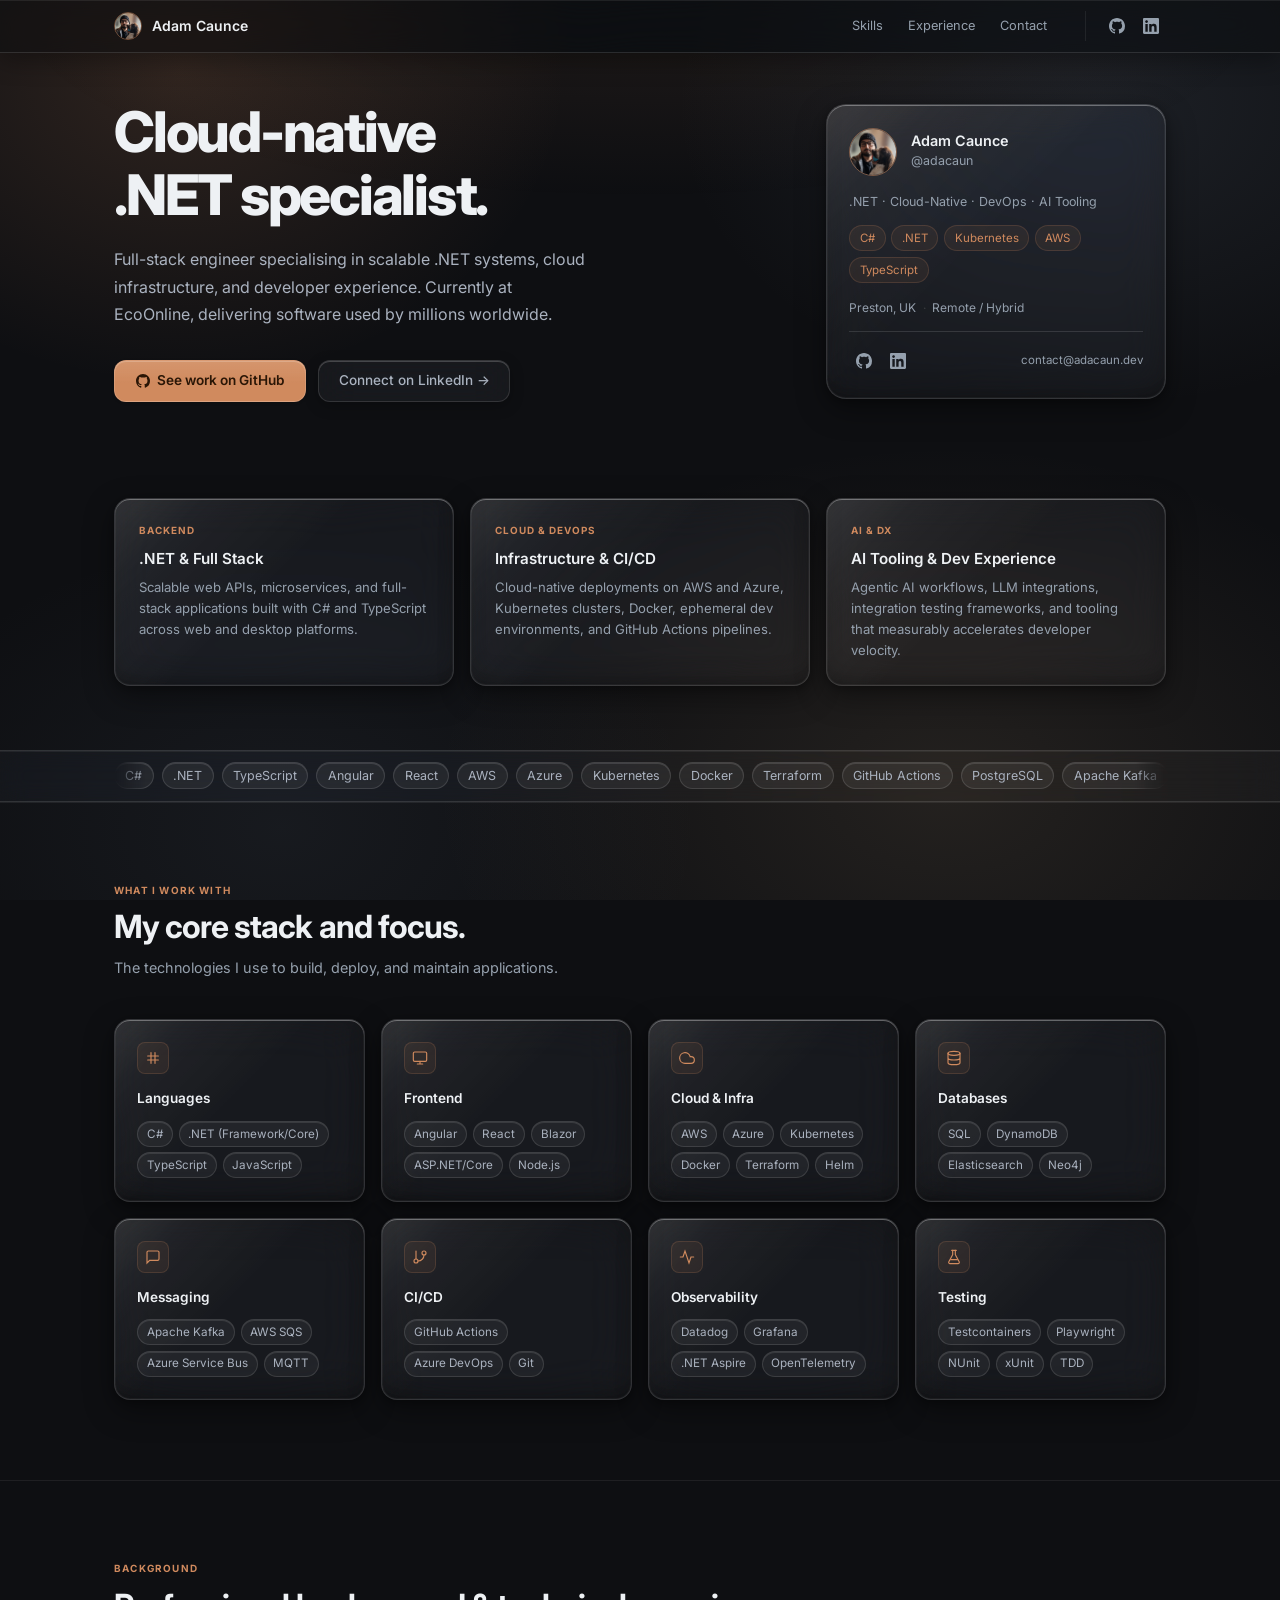
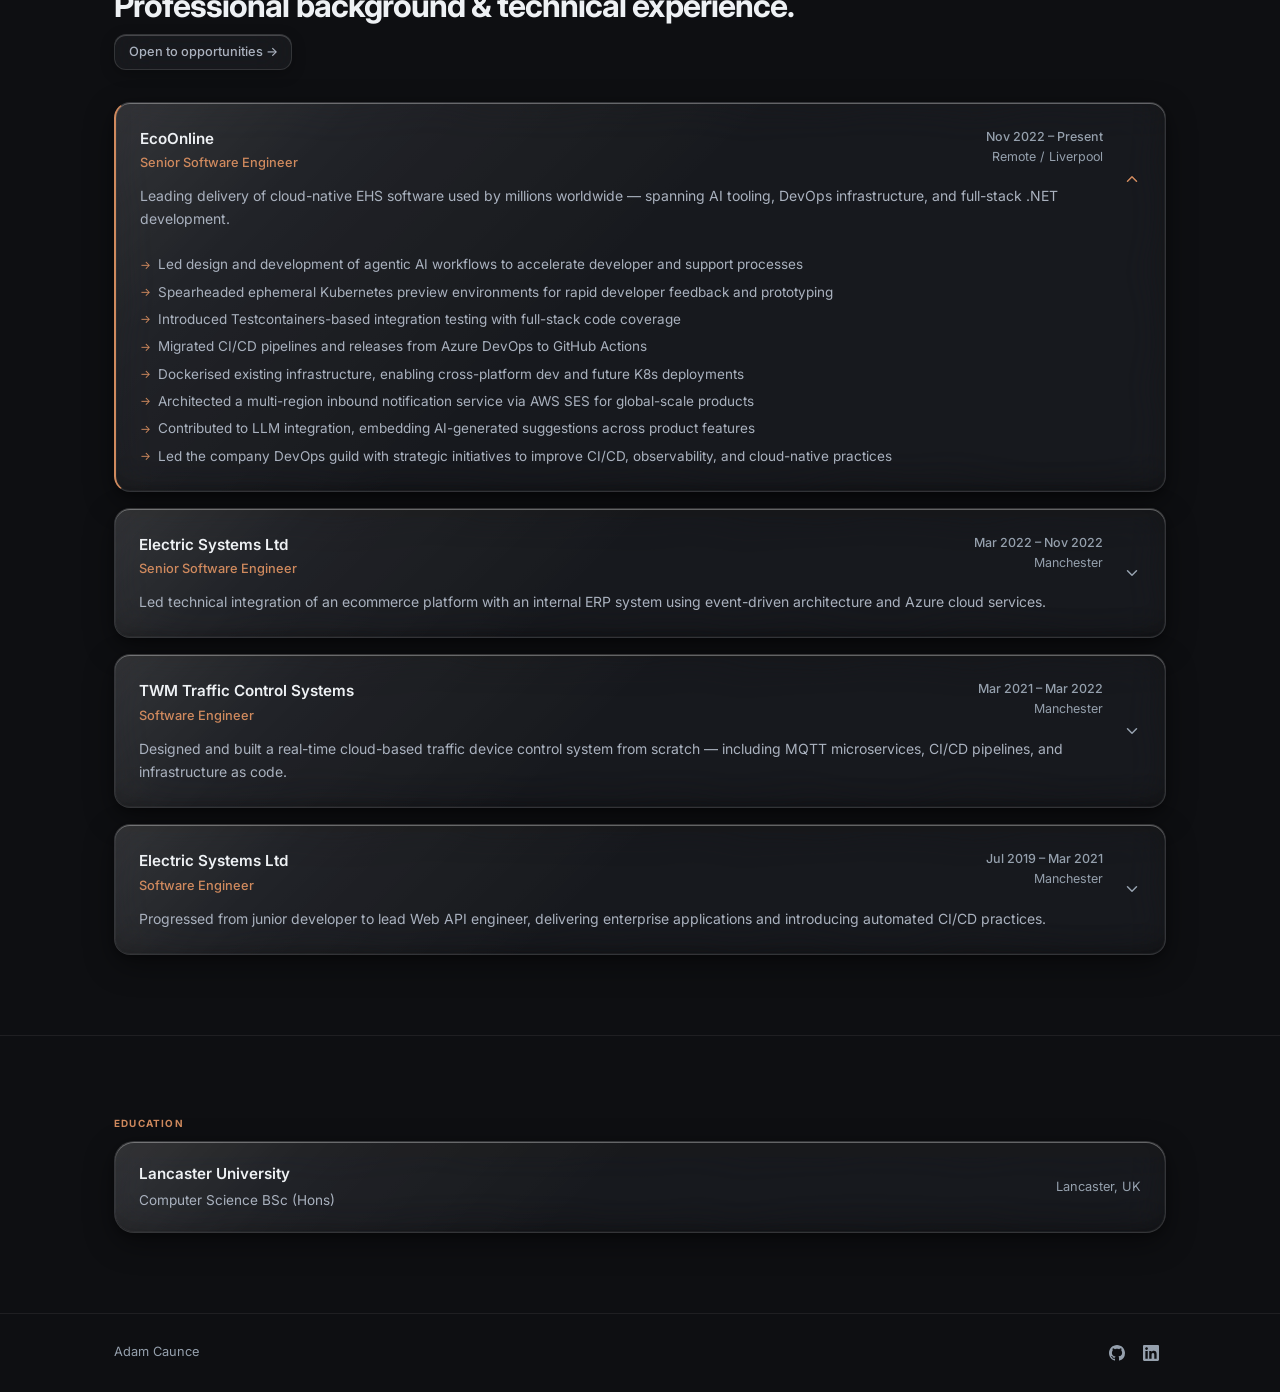
==== commit 8ff5bc1b: "deploy: adds39939/adacaun-site@51c723e0e4254172ddb6b30d1acf64d9133e8cde" ====
--- a/index.html
+++ b/index.html
@@ -1,4 +1,4 @@
-<!DOCTYPE html><html lang="en"> <head><meta charset="UTF-8"><meta name="viewport" content="width=device-width, initial-scale=1.0"><meta name="description" content="Full-stack software engineer specialising in cloud-native .NET, DevOps, and AI tooling. Based in Preston, UK."><meta name="author" content="Adam Caunce"><meta property="og:title" content="Adam Caunce • Senior Software Engineer"><meta property="og:description" content="Full-stack software engineer specialising in cloud-native .NET, DevOps, and AI tooling. Based in Preston, UK."><meta property="og:type" content="website"><title>Adam Caunce • Senior Software Engineer</title><link rel="preconnect" href="https://fonts.googleapis.com"><link rel="preconnect" href="https://fonts.gstatic.com" crossorigin=""><link href="https://fonts.googleapis.com/css2?family=Inter:wght@400;500;600;700;800&display=swap" rel="stylesheet"><link rel="icon" type="image/svg+xml" href="/favicon.png"><!-- Cloudflare Web Analytics --><script defer src="https://static.cloudflareinsights.com/beacon.min.js" data-cf-beacon="{&quot;token&quot;: &quot;dc4a3376dfc749ff99ad2c9806409b14&quot;}"></script><!-- End Cloudflare Web Analytics --><link rel="stylesheet" href="/_astro/index.6cSpZxjF.css"></head> <body> <!-- Ambient colour field: gives the frosted glass something to refract & saturate. --> <div class="bg-field" aria-hidden="true"></div>  <div class="page"> <nav class="nav"> <div class="nav-inner container"> <a href="/" class="nav-brand"> <img src="/_astro/avatar.CRZQlAE3_Z1uvaX.webp" alt aria-hidden="true" loading="lazy" decoding="async" width="831" height="821" class="nav-avatar"> <span class="nav-name">Adam Caunce</span> </a> <div class="nav-center"> <a href="#skills" class="nav-link">Skills</a> <a href="#experience" class="nav-link">Experience</a> <a href="mailto:contact@adacaun.dev" class="nav-link">Contact</a> </div> <div class="nav-social"> <a href="https://github.com/adds39939" target="_blank" rel="noopener noreferrer" aria-label="GitHub" class="nav-icon"> <svg viewBox="0 0 16 16" fill="currentColor" aria-hidden="true"> <path d="M8 0C3.58 0 0 3.58 0 8c0 3.54 2.29 6.53 5.47 7.59.4.07.55-.17.55-.38 0-.19-.01-.82-.01-1.49-2.01.37-2.53-.49-2.69-.94-.09-.23-.48-.94-.82-1.13-.28-.15-.68-.52-.01-.53.63-.01 1.08.58 1.23.82.72 1.21 1.87.87 2.33.66.07-.52.28-.87.51-1.07-1.78-.2-3.64-.89-3.64-3.95 0-.87.31-1.59.82-2.15-.08-.2-.36-1.02.08-2.12 0 0 .67-.21 2.2.82.64-.18 1.32-.27 2-.27.68 0 1.36.09 2 .27 1.53-1.04 2.2-.82 2.2-.82.44 1.1.16 1.92.08 2.12.51.56.82 1.27.82 2.15 0 3.07-1.87 3.75-3.65 3.95.29.25.54.73.54 1.48 0 1.07-.01 1.93-.01 2.2 0 .21.15.46.55.38A8.013 8.013 0 0016 8c0-4.42-3.58-8-8-8z"></path> </svg> </a> <a href="https://www.linkedin.com/in/adam-caunce-9645b4173/" target="_blank" rel="noopener noreferrer" aria-label="LinkedIn" class="nav-icon"> <svg viewBox="0 0 24 24" fill="currentColor" aria-hidden="true"> <path d="M20.447 20.452h-3.554v-5.569c0-1.328-.027-3.037-1.852-3.037-1.853 0-2.136 1.445-2.136 2.939v5.667H9.351V9h3.414v1.561h.046c.477-.9 1.637-1.85 3.37-1.85 3.601 0 4.267 2.37 4.267 5.455v6.286zM5.337 7.433c-1.144 0-2.063-.926-2.063-2.065 0-1.138.92-2.063 2.063-2.063 1.14 0 2.064.925 2.064 2.063 0 1.139-.925 2.065-2.064 2.065zm1.782 13.019H3.555V9h3.564v11.452zM22.225 0H1.771C.792 0 0 .774 0 1.729v20.542C0 23.227.792 24 1.771 24h20.451C23.2 24 24 23.227 24 22.271V1.729C24 .774 23.2 0 22.222 0h.003z"></path> </svg> </a> </div> </div> </nav> <main> <section class="hero"> <div class="hero-inner container"> <div class="hero-left"> <h1 class="hero-heading">
+<!DOCTYPE html><html lang="en"> <head><meta charset="UTF-8"><meta name="viewport" content="width=device-width, initial-scale=1.0"><meta name="description" content="Full-stack software engineer specialising in cloud-native .NET, DevOps, and AI tooling. Based in Preston, UK."><meta name="author" content="Adam Caunce"><meta property="og:title" content="Adam Caunce • Senior Software Engineer"><meta property="og:description" content="Full-stack software engineer specialising in cloud-native .NET, DevOps, and AI tooling. Based in Preston, UK."><meta property="og:type" content="website"><title>Adam Caunce • Senior Software Engineer</title><link rel="preconnect" href="https://fonts.googleapis.com"><link rel="preconnect" href="https://fonts.gstatic.com" crossorigin=""><link href="https://fonts.googleapis.com/css2?family=Inter:wght@400;500;600;700;800&display=swap" rel="stylesheet"><link rel="icon" type="image/svg+xml" href="/favicon.png"><script defer src="https://static.cloudflareinsights.com/beacon.min.js" data-cf-beacon="{&quot;token&quot;: &quot;dc4a3376dfc749ff99ad2c9806409b14&quot;}"></script><link rel="stylesheet" href="/_astro/index.B_hdS733.css"></head> <body> <div class="bg-field" aria-hidden="true"></div>  <div class="page"> <nav class="nav"> <div class="nav-inner container"> <a href="/" class="nav-brand"> <img src="/_astro/avatar.CRZQlAE3_Z1uvaX.webp" alt aria-hidden="true" loading="lazy" decoding="async" width="831" height="821" class="nav-avatar"> <span class="nav-name">Adam Caunce</span> </a> <div class="nav-center"> <a href="#skills" class="nav-link">Skills</a> <a href="#experience" class="nav-link">Experience</a> <a href="mailto:contact@adacaun.dev" class="nav-link">Contact</a> </div> <div class="nav-social"> <a href="https://github.com/adds39939" target="_blank" rel="noopener noreferrer" aria-label="GitHub" class="nav-icon"> <svg viewBox="0 0 16 16" fill="currentColor" aria-hidden="true"> <path d="M8 0C3.58 0 0 3.58 0 8c0 3.54 2.29 6.53 5.47 7.59.4.07.55-.17.55-.38 0-.19-.01-.82-.01-1.49-2.01.37-2.53-.49-2.69-.94-.09-.23-.48-.94-.82-1.13-.28-.15-.68-.52-.01-.53.63-.01 1.08.58 1.23.82.72 1.21 1.87.87 2.33.66.07-.52.28-.87.51-1.07-1.78-.2-3.64-.89-3.64-3.95 0-.87.31-1.59.82-2.15-.08-.2-.36-1.02.08-2.12 0 0 .67-.21 2.2.82.64-.18 1.32-.27 2-.27.68 0 1.36.09 2 .27 1.53-1.04 2.2-.82 2.2-.82.44 1.1.16 1.92.08 2.12.51.56.82 1.27.82 2.15 0 3.07-1.87 3.75-3.65 3.95.29.25.54.73.54 1.48 0 1.07-.01 1.93-.01 2.2 0 .21.15.46.55.38A8.013 8.013 0 0016 8c0-4.42-3.58-8-8-8z"></path> </svg> </a> <a href="https://www.linkedin.com/in/adam-caunce-9645b4173/" target="_blank" rel="noopener noreferrer" aria-label="LinkedIn" class="nav-icon"> <svg viewBox="0 0 24 24" fill="currentColor" aria-hidden="true"> <path d="M20.447 20.452h-3.554v-5.569c0-1.328-.027-3.037-1.852-3.037-1.853 0-2.136 1.445-2.136 2.939v5.667H9.351V9h3.414v1.561h.046c.477-.9 1.637-1.85 3.37-1.85 3.601 0 4.267 2.37 4.267 5.455v6.286zM5.337 7.433c-1.144 0-2.063-.926-2.063-2.065 0-1.138.92-2.063 2.063-2.063 1.14 0 2.064.925 2.064 2.063 0 1.139-.925 2.065-2.064 2.065zm1.782 13.019H3.555V9h3.564v11.452zM22.225 0H1.771C.792 0 0 .774 0 1.729v20.542C0 23.227.792 24 1.771 24h20.451C23.2 24 24 23.227 24 22.271V1.729C24 .774 23.2 0 22.222 0h.003z"></path> </svg> </a> </div> </div> </nav> <main> <section class="hero"> <div class="hero-inner container"> <div class="hero-left"> <h1 class="hero-heading">
 Cloud-native<br>
 .NET specialist.
 </h1> <p class="hero-bio">
@@ -8,5 +8,4 @@
 See work on GitHub
 </a> <a href="https://www.linkedin.com/in/adam-caunce-9645b4173/" target="_blank" rel="noopener noreferrer" class="btn-outline">
 Connect on LinkedIn →
-</a> </div> </div> <div class="hero-right"> <div class="card card--bordered profile-card" data-astro-cid-rixq2xwk> <div class="profile-top" data-astro-cid-rixq2xwk> <img src="/_astro/avatar.CRZQlAE3_Z1uvaX.webp" alt aria-hidden="true" data-astro-cid-rixq2xwk="true" loading="lazy" decoding="async" width="831" height="821" class="profile-avatar"> <div class="profile-identity" data-astro-cid-rixq2xwk> <p class="profile-name" data-astro-cid-rixq2xwk>Adam Caunce</p> <p class="profile-handle" data-astro-cid-rixq2xwk>@adacaun</p> </div> </div> <p class="profile-desc" data-astro-cid-rixq2xwk>.NET · Cloud-Native · DevOps · AI Tooling</p> <div class="profile-chips" data-astro-cid-rixq2xwk> <span class="profile-chip" data-astro-cid-rixq2xwk>C#</span><span class="profile-chip" data-astro-cid-rixq2xwk>.NET</span><span class="profile-chip" data-astro-cid-rixq2xwk>Kubernetes</span><span class="profile-chip" data-astro-cid-rixq2xwk>AWS</span><span class="profile-chip" data-astro-cid-rixq2xwk>TypeScript</span> </div> <div class="profile-meta" data-astro-cid-rixq2xwk> <span data-astro-cid-rixq2xwk>Preston, UK</span> <span class="meta-sep" data-astro-cid-rixq2xwk>·</span> <span data-astro-cid-rixq2xwk>Remote / Hybrid</span> </div> <div class="profile-social" data-astro-cid-rixq2xwk> <a href="https://github.com/adds39939" target="_blank" rel="noopener noreferrer" aria-label="GitHub" class="nav-icon" data-astro-cid-rixq2xwk> <svg viewBox="0 0 16 16" fill="currentColor" aria-hidden="true" data-astro-cid-rixq2xwk="true"> <path d="M8 0C3.58 0 0 3.58 0 8c0 3.54 2.29 6.53 5.47 7.59.4.07.55-.17.55-.38 0-.19-.01-.82-.01-1.49-2.01.37-2.53-.49-2.69-.94-.09-.23-.48-.94-.82-1.13-.28-.15-.68-.52-.01-.53.63-.01 1.08.58 1.23.82.72 1.21 1.87.87 2.33.66.07-.52.28-.87.51-1.07-1.78-.2-3.64-.89-3.64-3.95 0-.87.31-1.59.82-2.15-.08-.2-.36-1.02.08-2.12 0 0 .67-.21 2.2.82.64-.18 1.32-.27 2-.27.68 0 1.36.09 2 .27 1.53-1.04 2.2-.82 2.2-.82.44 1.1.16 1.92.08 2.12.51.56.82 1.27.82 2.15 0 3.07-1.87 3.75-3.65 3.95.29.25.54.73.54 1.48 0 1.07-.01 1.93-.01 2.2 0 .21.15.46.55.38A8.013 8.013 0 0016 8c0-4.42-3.58-8-8-8z"></path> </svg> </a> <a href="https://www.linkedin.com/in/adam-caunce-9645b4173/" target="_blank" rel="noopener noreferrer" aria-label="LinkedIn" class="nav-icon" data-astro-cid-rixq2xwk> <svg viewBox="0 0 24 24" fill="currentColor" aria-hidden="true" data-astro-cid-rixq2xwk="true"> <path d="M20.447 20.452h-3.554v-5.569c0-1.328-.027-3.037-1.852-3.037-1.853 0-2.136 1.445-2.136 2.939v5.667H9.351V9h3.414v1.561h.046c.477-.9 1.637-1.85 3.37-1.85 3.601 0 4.267 2.37 4.267 5.455v6.286zM5.337 7.433c-1.144 0-2.063-.926-2.063-2.065 0-1.138.92-2.063 2.063-2.063 1.14 0 2.064.925 2.064 2.063 0 1.139-.925 2.065-2.064 2.065zm1.782 13.019H3.555V9h3.564v11.452zM22.225 0H1.771C.792 0 0 .774 0 1.729v20.542C0 23.227.792 24 1.771 24h20.451C23.2 24 24 23.227 24 22.271V1.729C24 .774 23.2 0 22.222 0h.003z"></path> </svg> </a> <a href="mailto:contact@adacaun.dev" class="profile-email" data-astro-cid-rixq2xwk>contact@adacaun.dev</a> </div> </div> </div> </div> <!-- What I build cards --> <div class="build-cards container"> <div class="card card--inset build-card" data-astro-cid-przihzg4> <span class="build-label" data-astro-cid-przihzg4>BACKEND</span> <h3 class="build-title" data-astro-cid-przihzg4>.NET &amp; Full Stack</h3> <p class="build-desc" data-astro-cid-przihzg4>Scalable web APIs, microservices, and full-stack applications built with C# and TypeScript across web and desktop platforms.</p> </div><div class="card card--inset build-card" data-astro-cid-przihzg4> <span class="build-label" data-astro-cid-przihzg4>CLOUD &amp; DEVOPS</span> <h3 class="build-title" data-astro-cid-przihzg4>Infrastructure &amp; CI/CD</h3> <p class="build-desc" data-astro-cid-przihzg4>Cloud-native deployments on AWS and Azure, Kubernetes clusters, Docker, ephemeral dev environments, and GitHub Actions pipelines.</p> </div><div class="card card--inset build-card" data-astro-cid-przihzg4> <span class="build-label" data-astro-cid-przihzg4>AI &amp; DX</span> <h3 class="build-title" data-astro-cid-przihzg4>AI Tooling &amp; Dev Experience</h3> <p class="build-desc" data-astro-cid-przihzg4>Agentic AI workflows, LLM integrations, integration testing frameworks, and tooling that measurably accelerates developer velocity.</p> </div> </div> </section> <div class="stack-strip" data-astro-cid-r3jku4di> <div class="stack-inner" data-astro-cid-r3jku4di> <div class="stack-marquee" data-astro-cid-r3jku4di> <div class="stack-tags" role="list" data-astro-cid-r3jku4di> <span class="stack-tag" role="listitem" data-astro-cid-r3jku4di>C#</span><span class="stack-tag" role="listitem" data-astro-cid-r3jku4di>.NET</span><span class="stack-tag" role="listitem" data-astro-cid-r3jku4di>TypeScript</span><span class="stack-tag" role="listitem" data-astro-cid-r3jku4di>Angular</span><span class="stack-tag" role="listitem" data-astro-cid-r3jku4di>React</span><span class="stack-tag" role="listitem" data-astro-cid-r3jku4di>AWS</span><span class="stack-tag" role="listitem" data-astro-cid-r3jku4di>Azure</span><span class="stack-tag" role="listitem" data-astro-cid-r3jku4di>Kubernetes</span><span class="stack-tag" role="listitem" data-astro-cid-r3jku4di>Docker</span><span class="stack-tag" role="listitem" data-astro-cid-r3jku4di>Terraform</span><span class="stack-tag" role="listitem" data-astro-cid-r3jku4di>GitHub Actions</span><span class="stack-tag" role="listitem" data-astro-cid-r3jku4di>PostgreSQL</span><span class="stack-tag" role="listitem" data-astro-cid-r3jku4di>Apache Kafka</span><span class="stack-tag" role="listitem" data-astro-cid-r3jku4di>Datadog</span><span class="stack-tag" role="listitem" data-astro-cid-r3jku4di>Testcontainers</span><span class="stack-tag" role="listitem" data-astro-cid-r3jku4di>Node.js</span><span class="stack-tag" role="listitem" data-astro-cid-r3jku4di>Playwright</span><span class="stack-tag" role="listitem" data-astro-cid-r3jku4di>MSSQL</span><span class="stack-tag" role="listitem" data-astro-cid-r3jku4di>Redis</span>  <span class="stack-tag" aria-hidden="true" data-astro-cid-r3jku4di>C#</span><span class="stack-tag" aria-hidden="true" data-astro-cid-r3jku4di>.NET</span><span class="stack-tag" aria-hidden="true" data-astro-cid-r3jku4di>TypeScript</span><span class="stack-tag" aria-hidden="true" data-astro-cid-r3jku4di>Angular</span><span class="stack-tag" aria-hidden="true" data-astro-cid-r3jku4di>React</span><span class="stack-tag" aria-hidden="true" data-astro-cid-r3jku4di>AWS</span><span class="stack-tag" aria-hidden="true" data-astro-cid-r3jku4di>Azure</span><span class="stack-tag" aria-hidden="true" data-astro-cid-r3jku4di>Kubernetes</span><span class="stack-tag" aria-hidden="true" data-astro-cid-r3jku4di>Docker</span><span class="stack-tag" aria-hidden="true" data-astro-cid-r3jku4di>Terraform</span><span class="stack-tag" aria-hidden="true" data-astro-cid-r3jku4di>GitHub Actions</span><span class="stack-tag" aria-hidden="true" data-astro-cid-r3jku4di>PostgreSQL</span><span class="stack-tag" aria-hidden="true" data-astro-cid-r3jku4di>Apache Kafka</span><span class="stack-tag" aria-hidden="true" data-astro-cid-r3jku4di>Datadog</span><span class="stack-tag" aria-hidden="true" data-astro-cid-r3jku4di>Testcontainers</span><span class="stack-tag" aria-hidden="true" data-astro-cid-r3jku4di>Node.js</span><span class="stack-tag" aria-hidden="true" data-astro-cid-r3jku4di>Playwright</span><span class="stack-tag" aria-hidden="true" data-astro-cid-r3jku4di>MSSQL</span><span class="stack-tag" aria-hidden="true" data-astro-cid-r3jku4di>Redis</span> </div> </div> </div> </div> <section id="skills" class="section"> <div class="container"> <p class="eyebrow">WHAT I WORK WITH</p> <h2 class="section-heading">My core stack and focus.</h2> <p class="section-sub">The technologies I use to build, deploy, and maintain applications.</p> <div class="skills-grid"> <div class="card card--hover skill-card" data-astro-cid-usgiykq2> <div class="skill-icon" data-astro-cid-usgiykq2> <svg viewBox="0 0 24 24" fill="none" stroke="currentColor" stroke-width="1.75" stroke-linecap="round"> <line x1="4" y1="9" x2="20" y2="9"></line> <line x1="4" y1="15" x2="20" y2="15"></line> <line x1="9" y1="4" x2="9" y2="20"></line> <line x1="15" y1="4" x2="15" y2="20"></line> </svg> </div> <h3 class="skill-category" data-astro-cid-usgiykq2>Languages</h3> <div class="skill-tags" data-astro-cid-usgiykq2> <span class="skill-tag" data-astro-cid-usgiykq2>C#</span><span class="skill-tag" data-astro-cid-usgiykq2>.NET (Framework/Core)</span><span class="skill-tag" data-astro-cid-usgiykq2>TypeScript</span><span class="skill-tag" data-astro-cid-usgiykq2>JavaScript</span> </div> </div><div class="card card--hover skill-card" data-astro-cid-usgiykq2> <div class="skill-icon" data-astro-cid-usgiykq2> <svg viewBox="0 0 24 24" fill="none" stroke="currentColor" stroke-width="1.75" stroke-linecap="round"> <rect x="2" y="3" width="20" height="14" rx="2"></rect> <path d="M8 21h8M12 17v4"></path> </svg> </div> <h3 class="skill-category" data-astro-cid-usgiykq2>Frontend</h3> <div class="skill-tags" data-astro-cid-usgiykq2> <span class="skill-tag" data-astro-cid-usgiykq2>Angular</span><span class="skill-tag" data-astro-cid-usgiykq2>React</span><span class="skill-tag" data-astro-cid-usgiykq2>Blazor</span><span class="skill-tag" data-astro-cid-usgiykq2>ASP.NET/Core</span><span class="skill-tag" data-astro-cid-usgiykq2>Node.js</span> </div> </div><div class="card card--hover skill-card" data-astro-cid-usgiykq2> <div class="skill-icon" data-astro-cid-usgiykq2> <svg viewBox="0 0 24 24" fill="none" stroke="currentColor" stroke-width="1.75" stroke-linecap="round"> <path d="M18 10h-1.26A8 8 0 1 0 9 20h9a5 5 0 0 0 0-10z"></path> </svg> </div> <h3 class="skill-category" data-astro-cid-usgiykq2>Cloud &amp; Infra</h3> <div class="skill-tags" data-astro-cid-usgiykq2> <span class="skill-tag" data-astro-cid-usgiykq2>AWS</span><span class="skill-tag" data-astro-cid-usgiykq2>Azure</span><span class="skill-tag" data-astro-cid-usgiykq2>Kubernetes</span><span class="skill-tag" data-astro-cid-usgiykq2>Docker</span><span class="skill-tag" data-astro-cid-usgiykq2>Terraform</span><span class="skill-tag" data-astro-cid-usgiykq2>Helm</span> </div> </div><div class="card card--hover skill-card" data-astro-cid-usgiykq2> <div class="skill-icon" data-astro-cid-usgiykq2> <svg viewBox="0 0 24 24" fill="none" stroke="currentColor" stroke-width="1.75" stroke-linecap="round"> <ellipse cx="12" cy="5" rx="9" ry="3"></ellipse> <path d="M21 12c0 1.66-4 3-9 3s-9-1.34-9-3M3 5v14c0 1.66 4 3 9 3s9-1.34 9-3V5"></path> </svg> </div> <h3 class="skill-category" data-astro-cid-usgiykq2>Databases</h3> <div class="skill-tags" data-astro-cid-usgiykq2> <span class="skill-tag" data-astro-cid-usgiykq2>SQL</span><span class="skill-tag" data-astro-cid-usgiykq2>DynamoDB</span><span class="skill-tag" data-astro-cid-usgiykq2>Elasticsearch</span><span class="skill-tag" data-astro-cid-usgiykq2>Neo4j</span> </div> </div><div class="card card--hover skill-card" data-astro-cid-usgiykq2> <div class="skill-icon" data-astro-cid-usgiykq2> <svg viewBox="0 0 24 24" fill="none" stroke="currentColor" stroke-width="1.75" stroke-linecap="round"> <path d="M21 15a2 2 0 0 1-2 2H7l-4 4V5a2 2 0 0 1 2-2h14a2 2 0 0 1 2 2z"></path> </svg> </div> <h3 class="skill-category" data-astro-cid-usgiykq2>Messaging</h3> <div class="skill-tags" data-astro-cid-usgiykq2> <span class="skill-tag" data-astro-cid-usgiykq2>Apache Kafka</span><span class="skill-tag" data-astro-cid-usgiykq2>AWS SQS</span><span class="skill-tag" data-astro-cid-usgiykq2>Azure Service Bus</span><span class="skill-tag" data-astro-cid-usgiykq2>MQTT</span> </div> </div><div class="card card--hover skill-card" data-astro-cid-usgiykq2> <div class="skill-icon" data-astro-cid-usgiykq2> <svg viewBox="0 0 24 24" fill="none" stroke="currentColor" stroke-width="1.75" stroke-linecap="round"> <line x1="6" y1="3" x2="6" y2="15"></line> <circle cx="18" cy="6" r="3"></circle> <circle cx="6" cy="18" r="3"></circle> <path d="M18 9a9 9 0 0 1-9 9"></path> </svg> </div> <h3 class="skill-category" data-astro-cid-usgiykq2>CI/CD</h3> <div class="skill-tags" data-astro-cid-usgiykq2> <span class="skill-tag" data-astro-cid-usgiykq2>GitHub Actions</span><span class="skill-tag" data-astro-cid-usgiykq2>Azure DevOps</span><span class="skill-tag" data-astro-cid-usgiykq2>Git</span> </div> </div><div class="card card--hover skill-card" data-astro-cid-usgiykq2> <div class="skill-icon" data-astro-cid-usgiykq2> <svg viewBox="0 0 24 24" fill="none" stroke="currentColor" stroke-width="1.75" stroke-linecap="round"> <polyline points="22 12 18 12 15 21 9 3 6 12 2 12"></polyline> </svg> </div> <h3 class="skill-category" data-astro-cid-usgiykq2>Observability</h3> <div class="skill-tags" data-astro-cid-usgiykq2> <span class="skill-tag" data-astro-cid-usgiykq2>Datadog</span><span class="skill-tag" data-astro-cid-usgiykq2>Grafana</span><span class="skill-tag" data-astro-cid-usgiykq2>.NET Aspire</span><span class="skill-tag" data-astro-cid-usgiykq2>OpenTelemetry</span> </div> </div><div class="card card--hover skill-card" data-astro-cid-usgiykq2> <div class="skill-icon" data-astro-cid-usgiykq2> <svg viewBox="0 0 24 24" fill="none" stroke="currentColor" stroke-width="1.75" stroke-linecap="round" stroke-linejoin="round"> <path d="M14 2v6a2 2 0 0 0 .245.96l5.51 10.08A2 2 0 0 1 18 22H6a2 2 0 0 1-1.755-2.96l5.51-10.08A2 2 0 0 0 10 8V2"></path> <path d="M8.5 2h7"></path> <path d="M7 16h10"></path> </svg> </div> <h3 class="skill-category" data-astro-cid-usgiykq2>Testing</h3> <div class="skill-tags" data-astro-cid-usgiykq2> <span class="skill-tag" data-astro-cid-usgiykq2>Testcontainers</span><span class="skill-tag" data-astro-cid-usgiykq2>Playwright</span><span class="skill-tag" data-astro-cid-usgiykq2>NUnit</span><span class="skill-tag" data-astro-cid-usgiykq2>xUnit</span><span class="skill-tag" data-astro-cid-usgiykq2>TDD</span> </div> </div> </div> </div> </section> <section id="experience" class="section"> <div class="container"> <p class="eyebrow">BACKGROUND</p> <h2 class="section-heading">Professional background &amp; technical experience.</h2> <div class="exp-actions"> <a href="mailto:contact@adacaun.dev" class="btn-outline btn-sm">Open to opportunities →</a> </div> <div class="exp-list"> <article class="card card--hover exp-card exp-card--featured" data-astro-cid-jcvh2fgv> <div class="exp-header" data-astro-cid-jcvh2fgv> <div class="exp-title-block" data-astro-cid-jcvh2fgv> <h3 class="exp-company" data-astro-cid-jcvh2fgv>EcoOnline</h3> <p class="exp-role" data-astro-cid-jcvh2fgv>Senior Software Engineer</p> </div> <div class="exp-meta" data-astro-cid-jcvh2fgv> <span class="exp-period" data-astro-cid-jcvh2fgv>Nov 2022 – Present</span> <span class="exp-location" data-astro-cid-jcvh2fgv>Remote / Liverpool</span> </div> </div> <p class="exp-summary" data-astro-cid-jcvh2fgv>Leading delivery of cloud-native EHS software used by millions worldwide — spanning AI tooling, DevOps infrastructure, and full-stack .NET development.</p> <ul class="exp-highlights" data-astro-cid-jcvh2fgv> <li data-astro-cid-jcvh2fgv>Led design and development of agentic AI workflows to accelerate developer and support processes</li><li data-astro-cid-jcvh2fgv>Spearheaded ephemeral Kubernetes preview environments for rapid developer feedback and prototyping</li><li data-astro-cid-jcvh2fgv>Introduced Testcontainers-based integration testing with full-stack code coverage</li><li data-astro-cid-jcvh2fgv>Migrated CI/CD pipelines and releases from Azure DevOps to GitHub Actions</li><li data-astro-cid-jcvh2fgv>Dockerised existing infrastructure, enabling cross-platform dev and future K8s deployments</li><li data-astro-cid-jcvh2fgv>Architected a multi-region inbound notification service via AWS SES for global-scale products</li><li data-astro-cid-jcvh2fgv>Contributed to LLM integration, embedding AI-generated suggestions across product features</li><li data-astro-cid-jcvh2fgv>Led the company DevOps guild with strategic initiatives to improve CI/CD, observability, and cloud-native practices</li> </ul> </article><article class="card card--hover exp-card" data-astro-cid-jcvh2fgv> <div class="exp-header" data-astro-cid-jcvh2fgv> <div class="exp-title-block" data-astro-cid-jcvh2fgv> <h3 class="exp-company" data-astro-cid-jcvh2fgv>Electric Systems Ltd</h3> <p class="exp-role" data-astro-cid-jcvh2fgv>Senior Software Engineer</p> </div> <div class="exp-meta" data-astro-cid-jcvh2fgv> <span class="exp-period" data-astro-cid-jcvh2fgv>Mar 2022 – Nov 2022</span> <span class="exp-location" data-astro-cid-jcvh2fgv>Manchester</span> </div> </div> <p class="exp-summary" data-astro-cid-jcvh2fgv>Led technical integration of an ecommerce platform with an internal ERP system using event-driven architecture and Azure cloud services.</p>  </article><article class="card card--hover exp-card" data-astro-cid-jcvh2fgv> <div class="exp-header" data-astro-cid-jcvh2fgv> <div class="exp-title-block" data-astro-cid-jcvh2fgv> <h3 class="exp-company" data-astro-cid-jcvh2fgv>TWM Traffic Control Systems</h3> <p class="exp-role" data-astro-cid-jcvh2fgv>Software Engineer</p> </div> <div class="exp-meta" data-astro-cid-jcvh2fgv> <span class="exp-period" data-astro-cid-jcvh2fgv>Mar 2021 – Mar 2022</span> <span class="exp-location" data-astro-cid-jcvh2fgv>Manchester</span> </div> </div> <p class="exp-summary" data-astro-cid-jcvh2fgv>Designed and built a real-time cloud-based traffic device control system from scratch — including MQTT microservices, CI/CD pipelines, and infrastructure as code.</p>  </article><article class="card card--hover exp-card" data-astro-cid-jcvh2fgv> <div class="exp-header" data-astro-cid-jcvh2fgv> <div class="exp-title-block" data-astro-cid-jcvh2fgv> <h3 class="exp-company" data-astro-cid-jcvh2fgv>Electric Systems Ltd</h3> <p class="exp-role" data-astro-cid-jcvh2fgv>Software Engineer</p> </div> <div class="exp-meta" data-astro-cid-jcvh2fgv> <span class="exp-period" data-astro-cid-jcvh2fgv>Jul 2019 – Mar 2021</span> <span class="exp-location" data-astro-cid-jcvh2fgv>Manchester</span> </div> </div> <p class="exp-summary" data-astro-cid-jcvh2fgv>Progressed from junior developer to lead Web API engineer, delivering enterprise applications and introducing automated CI/CD practices.</p>  </article> </div> </div> </section> <!-- ── Education ── --> <section class="section"> <div class="container"> <p class="eyebrow">EDUCATION</p> <div class="card card--hover card--bordered edu-card" data-astro-cid-lunhx6pc> <div data-astro-cid-lunhx6pc> <p class="edu-institution" data-astro-cid-lunhx6pc>Lancaster University</p> <p class="edu-degree" data-astro-cid-lunhx6pc>Computer Science BSc (Hons)</p> </div> <p class="edu-location" data-astro-cid-lunhx6pc>Lancaster, UK</p> </div> </div> </section> </main> <footer class="footer"> <div class="container footer-inner"> <p class="footer-name">Adam Caunce</p> <div class="footer-social"> <a href="https://github.com/adds39939" target="_blank" rel="noopener noreferrer" aria-label="GitHub" class="nav-icon"> <svg viewBox="0 0 16 16" fill="currentColor" aria-hidden="true"> <path d="M8 0C3.58 0 0 3.58 0 8c0 3.54 2.29 6.53 5.47 7.59.4.07.55-.17.55-.38 0-.19-.01-.82-.01-1.49-2.01.37-2.53-.49-2.69-.94-.09-.23-.48-.94-.82-1.13-.28-.15-.68-.52-.01-.53.63-.01 1.08.58 1.23.82.72 1.21 1.87.87 2.33.66.07-.52.28-.87.51-1.07-1.78-.2-3.64-.89-3.64-3.95 0-.87.31-1.59.82-2.15-.08-.2-.36-1.02.08-2.12 0 0 .67-.21 2.2.82.64-.18 1.32-.27 2-.27.68 0 1.36.09 2 .27 1.53-1.04 2.2-.82 2.2-.82.44 1.1.16 1.92.08 2.12.51.56.82 1.27.82 2.15 0 3.07-1.87 3.75-3.65 3.95.29.25.54.73.54 1.48 0 1.07-.01 1.93-.01 2.2 0 .21.15.46.55.38A8.013 8.013 0 0016 8c0-4.42-3.58-8-8-8z"></path> </svg> </a> <a href="https://www.linkedin.com/in/adam-caunce-9645b4173/" target="_blank" rel="noopener noreferrer" aria-label="LinkedIn" class="nav-icon"> <svg viewBox="0 0 24 24" fill="currentColor" aria-hidden="true"> <path d="M20.447 20.452h-3.554v-5.569c0-1.328-.027-3.037-1.852-3.037-1.853 0-2.136 1.445-2.136 2.939v5.667H9.351V9h3.414v1.561h.046c.477-.9 1.637-1.85 3.37-1.85 3.601 0 4.267 2.37 4.267 5.455v6.286zM5.337 7.433c-1.144 0-2.063-.926-2.063-2.065 0-1.138.92-2.063 2.063-2.063 1.14 0 2.064.925 2.064 2.063 0 1.139-.925 2.065-2.064 2.065zm1.782 13.019H3.555V9h3.564v11.452zM22.225 0H1.771C.792 0 0 .774 0 1.729v20.542C0 23.227.792 24 1.771 24h20.451C23.2 24 24 23.227 24 22.271V1.729C24 .774 23.2 0 22.222 0h.003z"></path> </svg> </a> </div> </div> </footer> </div>  <!-- Liquid-glass refraction filter. Chromium can feed this into backdrop-filter via
-         url(#liquid-glass); Safari/Firefox ignore it and fall back to plain blur. --> <svg class="lg-svg" aria-hidden="true" focusable="false" width="0" height="0"> <filter id="liquid-glass" x="-20%" y="-20%" width="140%" height="140%" color-interpolation-filters="sRGB"> <feTurbulence type="fractalNoise" baseFrequency="0.009 0.011" numOctaves="2" seed="42" result="noise"></feTurbulence> <feGaussianBlur in="noise" stdDeviation="2.2" result="softNoise"></feGaussianBlur> <feDisplacementMap in="SourceGraphic" in2="softNoise" scale="22" xChannelSelector="R" yChannelSelector="G"></feDisplacementMap> </filter> </svg></body></html>+</a> </div> </div> <div class="hero-right"> <div class="card card--bordered profile-card" data-astro-cid-rixq2xwk> <div class="profile-top" data-astro-cid-rixq2xwk> <img src="/_astro/avatar.CRZQlAE3_Z1uvaX.webp" alt aria-hidden="true" data-astro-cid-rixq2xwk="true" loading="lazy" decoding="async" width="831" height="821" class="profile-avatar"> <div class="profile-identity" data-astro-cid-rixq2xwk> <p class="profile-name" data-astro-cid-rixq2xwk>Adam Caunce</p> <p class="profile-handle" data-astro-cid-rixq2xwk>@adacaun</p> </div> </div> <p class="profile-desc" data-astro-cid-rixq2xwk>.NET · Cloud-Native · DevOps · AI Tooling</p> <div class="profile-chips" data-astro-cid-rixq2xwk> <span class="profile-chip" data-astro-cid-rixq2xwk>C#</span><span class="profile-chip" data-astro-cid-rixq2xwk>.NET</span><span class="profile-chip" data-astro-cid-rixq2xwk>Kubernetes</span><span class="profile-chip" data-astro-cid-rixq2xwk>AWS</span><span class="profile-chip" data-astro-cid-rixq2xwk>TypeScript</span> </div> <div class="profile-meta" data-astro-cid-rixq2xwk> <span data-astro-cid-rixq2xwk>Preston, UK</span> <span class="meta-sep" data-astro-cid-rixq2xwk>·</span> <span data-astro-cid-rixq2xwk>Remote / Hybrid</span> </div> <div class="profile-social" data-astro-cid-rixq2xwk> <a href="https://github.com/adds39939" target="_blank" rel="noopener noreferrer" aria-label="GitHub" class="nav-icon" data-astro-cid-rixq2xwk> <svg viewBox="0 0 16 16" fill="currentColor" aria-hidden="true" data-astro-cid-rixq2xwk="true"> <path d="M8 0C3.58 0 0 3.58 0 8c0 3.54 2.29 6.53 5.47 7.59.4.07.55-.17.55-.38 0-.19-.01-.82-.01-1.49-2.01.37-2.53-.49-2.69-.94-.09-.23-.48-.94-.82-1.13-.28-.15-.68-.52-.01-.53.63-.01 1.08.58 1.23.82.72 1.21 1.87.87 2.33.66.07-.52.28-.87.51-1.07-1.78-.2-3.64-.89-3.64-3.95 0-.87.31-1.59.82-2.15-.08-.2-.36-1.02.08-2.12 0 0 .67-.21 2.2.82.64-.18 1.32-.27 2-.27.68 0 1.36.09 2 .27 1.53-1.04 2.2-.82 2.2-.82.44 1.1.16 1.92.08 2.12.51.56.82 1.27.82 2.15 0 3.07-1.87 3.75-3.65 3.95.29.25.54.73.54 1.48 0 1.07-.01 1.93-.01 2.2 0 .21.15.46.55.38A8.013 8.013 0 0016 8c0-4.42-3.58-8-8-8z"></path> </svg> </a> <a href="https://www.linkedin.com/in/adam-caunce-9645b4173/" target="_blank" rel="noopener noreferrer" aria-label="LinkedIn" class="nav-icon" data-astro-cid-rixq2xwk> <svg viewBox="0 0 24 24" fill="currentColor" aria-hidden="true" data-astro-cid-rixq2xwk="true"> <path d="M20.447 20.452h-3.554v-5.569c0-1.328-.027-3.037-1.852-3.037-1.853 0-2.136 1.445-2.136 2.939v5.667H9.351V9h3.414v1.561h.046c.477-.9 1.637-1.85 3.37-1.85 3.601 0 4.267 2.37 4.267 5.455v6.286zM5.337 7.433c-1.144 0-2.063-.926-2.063-2.065 0-1.138.92-2.063 2.063-2.063 1.14 0 2.064.925 2.064 2.063 0 1.139-.925 2.065-2.064 2.065zm1.782 13.019H3.555V9h3.564v11.452zM22.225 0H1.771C.792 0 0 .774 0 1.729v20.542C0 23.227.792 24 1.771 24h20.451C23.2 24 24 23.227 24 22.271V1.729C24 .774 23.2 0 22.222 0h.003z"></path> </svg> </a> <a href="mailto:contact@adacaun.dev" class="profile-email" data-astro-cid-rixq2xwk>contact@adacaun.dev</a> </div> </div> </div> </div> <div class="build-cards container"> <div class="card card--inset build-card" data-astro-cid-przihzg4> <span class="build-label" data-astro-cid-przihzg4>BACKEND</span> <h3 class="build-title" data-astro-cid-przihzg4>.NET &amp; Full Stack</h3> <p class="build-desc" data-astro-cid-przihzg4>Scalable web APIs, microservices, and full-stack applications built with C# and TypeScript across web and desktop platforms.</p> </div><div class="card card--inset build-card" data-astro-cid-przihzg4> <span class="build-label" data-astro-cid-przihzg4>CLOUD &amp; DEVOPS</span> <h3 class="build-title" data-astro-cid-przihzg4>Infrastructure &amp; CI/CD</h3> <p class="build-desc" data-astro-cid-przihzg4>Cloud-native deployments on AWS and Azure, Kubernetes clusters, Docker, ephemeral dev environments, and GitHub Actions pipelines.</p> </div><div class="card card--inset build-card" data-astro-cid-przihzg4> <span class="build-label" data-astro-cid-przihzg4>AI &amp; DX</span> <h3 class="build-title" data-astro-cid-przihzg4>AI Tooling &amp; Dev Experience</h3> <p class="build-desc" data-astro-cid-przihzg4>Agentic AI workflows, LLM integrations, integration testing frameworks, and tooling that measurably accelerates developer velocity.</p> </div> </div> </section> <div class="stack-strip" data-astro-cid-r3jku4di> <div class="stack-inner" data-astro-cid-r3jku4di> <div class="stack-marquee" data-astro-cid-r3jku4di> <div class="stack-tags" role="list" data-astro-cid-r3jku4di> <span class="stack-tag" role="listitem" data-astro-cid-r3jku4di>C#</span><span class="stack-tag" role="listitem" data-astro-cid-r3jku4di>.NET</span><span class="stack-tag" role="listitem" data-astro-cid-r3jku4di>TypeScript</span><span class="stack-tag" role="listitem" data-astro-cid-r3jku4di>Angular</span><span class="stack-tag" role="listitem" data-astro-cid-r3jku4di>React</span><span class="stack-tag" role="listitem" data-astro-cid-r3jku4di>AWS</span><span class="stack-tag" role="listitem" data-astro-cid-r3jku4di>Azure</span><span class="stack-tag" role="listitem" data-astro-cid-r3jku4di>Kubernetes</span><span class="stack-tag" role="listitem" data-astro-cid-r3jku4di>Docker</span><span class="stack-tag" role="listitem" data-astro-cid-r3jku4di>Terraform</span><span class="stack-tag" role="listitem" data-astro-cid-r3jku4di>GitHub Actions</span><span class="stack-tag" role="listitem" data-astro-cid-r3jku4di>PostgreSQL</span><span class="stack-tag" role="listitem" data-astro-cid-r3jku4di>Apache Kafka</span><span class="stack-tag" role="listitem" data-astro-cid-r3jku4di>Datadog</span><span class="stack-tag" role="listitem" data-astro-cid-r3jku4di>Testcontainers</span><span class="stack-tag" role="listitem" data-astro-cid-r3jku4di>Node.js</span><span class="stack-tag" role="listitem" data-astro-cid-r3jku4di>Playwright</span><span class="stack-tag" role="listitem" data-astro-cid-r3jku4di>MSSQL</span><span class="stack-tag" role="listitem" data-astro-cid-r3jku4di>Redis</span> <span class="stack-tag" aria-hidden="true" data-astro-cid-r3jku4di>C#</span><span class="stack-tag" aria-hidden="true" data-astro-cid-r3jku4di>.NET</span><span class="stack-tag" aria-hidden="true" data-astro-cid-r3jku4di>TypeScript</span><span class="stack-tag" aria-hidden="true" data-astro-cid-r3jku4di>Angular</span><span class="stack-tag" aria-hidden="true" data-astro-cid-r3jku4di>React</span><span class="stack-tag" aria-hidden="true" data-astro-cid-r3jku4di>AWS</span><span class="stack-tag" aria-hidden="true" data-astro-cid-r3jku4di>Azure</span><span class="stack-tag" aria-hidden="true" data-astro-cid-r3jku4di>Kubernetes</span><span class="stack-tag" aria-hidden="true" data-astro-cid-r3jku4di>Docker</span><span class="stack-tag" aria-hidden="true" data-astro-cid-r3jku4di>Terraform</span><span class="stack-tag" aria-hidden="true" data-astro-cid-r3jku4di>GitHub Actions</span><span class="stack-tag" aria-hidden="true" data-astro-cid-r3jku4di>PostgreSQL</span><span class="stack-tag" aria-hidden="true" data-astro-cid-r3jku4di>Apache Kafka</span><span class="stack-tag" aria-hidden="true" data-astro-cid-r3jku4di>Datadog</span><span class="stack-tag" aria-hidden="true" data-astro-cid-r3jku4di>Testcontainers</span><span class="stack-tag" aria-hidden="true" data-astro-cid-r3jku4di>Node.js</span><span class="stack-tag" aria-hidden="true" data-astro-cid-r3jku4di>Playwright</span><span class="stack-tag" aria-hidden="true" data-astro-cid-r3jku4di>MSSQL</span><span class="stack-tag" aria-hidden="true" data-astro-cid-r3jku4di>Redis</span> </div> </div> </div> </div> <section id="skills" class="section"> <div class="container"> <p class="eyebrow">WHAT I WORK WITH</p> <h2 class="section-heading">My core stack and focus.</h2> <p class="section-sub">The technologies I use to build, deploy, and maintain applications.</p> <div class="skills-grid"> <div class="card card--hover skill-card" data-astro-cid-usgiykq2> <div class="skill-icon" data-astro-cid-usgiykq2> <svg viewBox="0 0 24 24" fill="none" stroke="currentColor" stroke-width="1.75" stroke-linecap="round"> <line x1="4" y1="9" x2="20" y2="9"></line> <line x1="4" y1="15" x2="20" y2="15"></line> <line x1="9" y1="4" x2="9" y2="20"></line> <line x1="15" y1="4" x2="15" y2="20"></line> </svg> </div> <h3 class="skill-category" data-astro-cid-usgiykq2>Languages</h3> <div class="skill-tags" data-astro-cid-usgiykq2> <span class="skill-tag" data-astro-cid-usgiykq2>C#</span><span class="skill-tag" data-astro-cid-usgiykq2>.NET (Framework/Core)</span><span class="skill-tag" data-astro-cid-usgiykq2>TypeScript</span><span class="skill-tag" data-astro-cid-usgiykq2>JavaScript</span> </div> </div><div class="card card--hover skill-card" data-astro-cid-usgiykq2> <div class="skill-icon" data-astro-cid-usgiykq2> <svg viewBox="0 0 24 24" fill="none" stroke="currentColor" stroke-width="1.75" stroke-linecap="round"> <rect x="2" y="3" width="20" height="14" rx="2"></rect> <path d="M8 21h8M12 17v4"></path> </svg> </div> <h3 class="skill-category" data-astro-cid-usgiykq2>Frontend</h3> <div class="skill-tags" data-astro-cid-usgiykq2> <span class="skill-tag" data-astro-cid-usgiykq2>Angular</span><span class="skill-tag" data-astro-cid-usgiykq2>React</span><span class="skill-tag" data-astro-cid-usgiykq2>Blazor</span><span class="skill-tag" data-astro-cid-usgiykq2>ASP.NET/Core</span><span class="skill-tag" data-astro-cid-usgiykq2>Node.js</span> </div> </div><div class="card card--hover skill-card" data-astro-cid-usgiykq2> <div class="skill-icon" data-astro-cid-usgiykq2> <svg viewBox="0 0 24 24" fill="none" stroke="currentColor" stroke-width="1.75" stroke-linecap="round"> <path d="M18 10h-1.26A8 8 0 1 0 9 20h9a5 5 0 0 0 0-10z"></path> </svg> </div> <h3 class="skill-category" data-astro-cid-usgiykq2>Cloud &amp; Infra</h3> <div class="skill-tags" data-astro-cid-usgiykq2> <span class="skill-tag" data-astro-cid-usgiykq2>AWS</span><span class="skill-tag" data-astro-cid-usgiykq2>Azure</span><span class="skill-tag" data-astro-cid-usgiykq2>Kubernetes</span><span class="skill-tag" data-astro-cid-usgiykq2>Docker</span><span class="skill-tag" data-astro-cid-usgiykq2>Terraform</span><span class="skill-tag" data-astro-cid-usgiykq2>Helm</span> </div> </div><div class="card card--hover skill-card" data-astro-cid-usgiykq2> <div class="skill-icon" data-astro-cid-usgiykq2> <svg viewBox="0 0 24 24" fill="none" stroke="currentColor" stroke-width="1.75" stroke-linecap="round"> <ellipse cx="12" cy="5" rx="9" ry="3"></ellipse> <path d="M21 12c0 1.66-4 3-9 3s-9-1.34-9-3M3 5v14c0 1.66 4 3 9 3s9-1.34 9-3V5"></path> </svg> </div> <h3 class="skill-category" data-astro-cid-usgiykq2>Databases</h3> <div class="skill-tags" data-astro-cid-usgiykq2> <span class="skill-tag" data-astro-cid-usgiykq2>SQL</span><span class="skill-tag" data-astro-cid-usgiykq2>DynamoDB</span><span class="skill-tag" data-astro-cid-usgiykq2>Elasticsearch</span><span class="skill-tag" data-astro-cid-usgiykq2>Neo4j</span> </div> </div><div class="card card--hover skill-card" data-astro-cid-usgiykq2> <div class="skill-icon" data-astro-cid-usgiykq2> <svg viewBox="0 0 24 24" fill="none" stroke="currentColor" stroke-width="1.75" stroke-linecap="round"> <path d="M21 15a2 2 0 0 1-2 2H7l-4 4V5a2 2 0 0 1 2-2h14a2 2 0 0 1 2 2z"></path> </svg> </div> <h3 class="skill-category" data-astro-cid-usgiykq2>Messaging</h3> <div class="skill-tags" data-astro-cid-usgiykq2> <span class="skill-tag" data-astro-cid-usgiykq2>Apache Kafka</span><span class="skill-tag" data-astro-cid-usgiykq2>AWS SQS</span><span class="skill-tag" data-astro-cid-usgiykq2>Azure Service Bus</span><span class="skill-tag" data-astro-cid-usgiykq2>MQTT</span> </div> </div><div class="card card--hover skill-card" data-astro-cid-usgiykq2> <div class="skill-icon" data-astro-cid-usgiykq2> <svg viewBox="0 0 24 24" fill="none" stroke="currentColor" stroke-width="1.75" stroke-linecap="round"> <line x1="6" y1="3" x2="6" y2="15"></line> <circle cx="18" cy="6" r="3"></circle> <circle cx="6" cy="18" r="3"></circle> <path d="M18 9a9 9 0 0 1-9 9"></path> </svg> </div> <h3 class="skill-category" data-astro-cid-usgiykq2>CI/CD</h3> <div class="skill-tags" data-astro-cid-usgiykq2> <span class="skill-tag" data-astro-cid-usgiykq2>GitHub Actions</span><span class="skill-tag" data-astro-cid-usgiykq2>Azure DevOps</span><span class="skill-tag" data-astro-cid-usgiykq2>Git</span> </div> </div><div class="card card--hover skill-card" data-astro-cid-usgiykq2> <div class="skill-icon" data-astro-cid-usgiykq2> <svg viewBox="0 0 24 24" fill="none" stroke="currentColor" stroke-width="1.75" stroke-linecap="round"> <polyline points="22 12 18 12 15 21 9 3 6 12 2 12"></polyline> </svg> </div> <h3 class="skill-category" data-astro-cid-usgiykq2>Observability</h3> <div class="skill-tags" data-astro-cid-usgiykq2> <span class="skill-tag" data-astro-cid-usgiykq2>Datadog</span><span class="skill-tag" data-astro-cid-usgiykq2>Grafana</span><span class="skill-tag" data-astro-cid-usgiykq2>.NET Aspire</span><span class="skill-tag" data-astro-cid-usgiykq2>OpenTelemetry</span> </div> </div><div class="card card--hover skill-card" data-astro-cid-usgiykq2> <div class="skill-icon" data-astro-cid-usgiykq2> <svg viewBox="0 0 24 24" fill="none" stroke="currentColor" stroke-width="1.75" stroke-linecap="round" stroke-linejoin="round"> <path d="M14 2v6a2 2 0 0 0 .245.96l5.51 10.08A2 2 0 0 1 18 22H6a2 2 0 0 1-1.755-2.96l5.51-10.08A2 2 0 0 0 10 8V2"></path> <path d="M8.5 2h7"></path> <path d="M7 16h10"></path> </svg> </div> <h3 class="skill-category" data-astro-cid-usgiykq2>Testing</h3> <div class="skill-tags" data-astro-cid-usgiykq2> <span class="skill-tag" data-astro-cid-usgiykq2>Testcontainers</span><span class="skill-tag" data-astro-cid-usgiykq2>Playwright</span><span class="skill-tag" data-astro-cid-usgiykq2>NUnit</span><span class="skill-tag" data-astro-cid-usgiykq2>xUnit</span><span class="skill-tag" data-astro-cid-usgiykq2>TDD</span> </div> </div> </div> </div> </section> <section id="experience" class="section"> <div class="container"> <p class="eyebrow">BACKGROUND</p> <h2 class="section-heading">Professional background &amp; technical experience.</h2> <div class="exp-actions"> <a href="mailto:contact@adacaun.dev" class="btn-outline btn-sm">Open to opportunities →</a> </div> <div class="exp-list"> <details class="card card--hover exp-card exp-card--featured" open data-astro-cid-jcvh2fgv> <summary class="exp-summary-btn" data-astro-cid-jcvh2fgv> <div class="exp-summary-main" data-astro-cid-jcvh2fgv> <div class="exp-header" data-astro-cid-jcvh2fgv> <div class="exp-title-block" data-astro-cid-jcvh2fgv> <h3 class="exp-company" data-astro-cid-jcvh2fgv>EcoOnline</h3> <p class="exp-role" data-astro-cid-jcvh2fgv>Senior Software Engineer</p> </div> <div class="exp-meta" data-astro-cid-jcvh2fgv> <span class="exp-period" data-astro-cid-jcvh2fgv>Nov 2022 – Present</span> <span class="exp-location" data-astro-cid-jcvh2fgv>Remote / Liverpool</span> </div> </div> <p class="exp-summary" data-astro-cid-jcvh2fgv>Leading delivery of cloud-native EHS software used by millions worldwide — spanning AI tooling, DevOps infrastructure, and full-stack .NET development.</p> </div> <span class="exp-chevron" aria-hidden="true" data-astro-cid-jcvh2fgv> <svg width="18" height="18" viewBox="0 0 24 24" fill="none" stroke="currentColor" stroke-width="2" stroke-linecap="round" stroke-linejoin="round" data-astro-cid-jcvh2fgv> <polyline points="6 9 12 15 18 9" data-astro-cid-jcvh2fgv></polyline> </svg> </span> </summary> <div class="exp-body" data-astro-cid-jcvh2fgv> <ul class="exp-highlights" data-astro-cid-jcvh2fgv> <li data-astro-cid-jcvh2fgv>Led design and development of agentic AI workflows to accelerate developer and support processes</li><li data-astro-cid-jcvh2fgv>Spearheaded ephemeral Kubernetes preview environments for rapid developer feedback and prototyping</li><li data-astro-cid-jcvh2fgv>Introduced Testcontainers-based integration testing with full-stack code coverage</li><li data-astro-cid-jcvh2fgv>Migrated CI/CD pipelines and releases from Azure DevOps to GitHub Actions</li><li data-astro-cid-jcvh2fgv>Dockerised existing infrastructure, enabling cross-platform dev and future K8s deployments</li><li data-astro-cid-jcvh2fgv>Architected a multi-region inbound notification service via AWS SES for global-scale products</li><li data-astro-cid-jcvh2fgv>Contributed to LLM integration, embedding AI-generated suggestions across product features</li><li data-astro-cid-jcvh2fgv>Led the company DevOps guild with strategic initiatives to improve CI/CD, observability, and cloud-native practices</li> </ul> </div> </details><details class="card card--hover exp-card" data-astro-cid-jcvh2fgv> <summary class="exp-summary-btn" data-astro-cid-jcvh2fgv> <div class="exp-summary-main" data-astro-cid-jcvh2fgv> <div class="exp-header" data-astro-cid-jcvh2fgv> <div class="exp-title-block" data-astro-cid-jcvh2fgv> <h3 class="exp-company" data-astro-cid-jcvh2fgv>Electric Systems Ltd</h3> <p class="exp-role" data-astro-cid-jcvh2fgv>Senior Software Engineer</p> </div> <div class="exp-meta" data-astro-cid-jcvh2fgv> <span class="exp-period" data-astro-cid-jcvh2fgv>Mar 2022 – Nov 2022</span> <span class="exp-location" data-astro-cid-jcvh2fgv>Manchester</span> </div> </div> <p class="exp-summary" data-astro-cid-jcvh2fgv>Led technical integration of an ecommerce platform with an internal ERP system using event-driven architecture and Azure cloud services.</p> </div> <span class="exp-chevron" aria-hidden="true" data-astro-cid-jcvh2fgv> <svg width="18" height="18" viewBox="0 0 24 24" fill="none" stroke="currentColor" stroke-width="2" stroke-linecap="round" stroke-linejoin="round" data-astro-cid-jcvh2fgv> <polyline points="6 9 12 15 18 9" data-astro-cid-jcvh2fgv></polyline> </svg> </span> </summary> <div class="exp-body" data-astro-cid-jcvh2fgv> <ul class="exp-highlights" data-astro-cid-jcvh2fgv> <li data-astro-cid-jcvh2fgv>Designed event-driven architecture (Azure Service Bus, message queues) for scalable, extensible systems</li><li data-astro-cid-jcvh2fgv>Lead developer for the integration between the internal ERP system and external ecommerce platform</li><li data-astro-cid-jcvh2fgv>Introduced Azure cloud services with the goal of migrating on-premise applications</li><li data-astro-cid-jcvh2fgv>Built scalable, resilient event subscriptions with Azure Functions and Logic Apps</li><li data-astro-cid-jcvh2fgv>Created custom API integration services to interface with Sage 200 products</li><li data-astro-cid-jcvh2fgv>Introduced automated testing and TDD to increase product resilience</li><li data-astro-cid-jcvh2fgv>Modernised legacy applications by decoupling them with Angular SPAs and new APIs</li><li data-astro-cid-jcvh2fgv>Maintained detailed technical documentation and mentored junior developers</li> </ul> </div> </details><details class="card card--hover exp-card" data-astro-cid-jcvh2fgv> <summary class="exp-summary-btn" data-astro-cid-jcvh2fgv> <div class="exp-summary-main" data-astro-cid-jcvh2fgv> <div class="exp-header" data-astro-cid-jcvh2fgv> <div class="exp-title-block" data-astro-cid-jcvh2fgv> <h3 class="exp-company" data-astro-cid-jcvh2fgv>TWM Traffic Control Systems</h3> <p class="exp-role" data-astro-cid-jcvh2fgv>Software Engineer</p> </div> <div class="exp-meta" data-astro-cid-jcvh2fgv> <span class="exp-period" data-astro-cid-jcvh2fgv>Mar 2021 – Mar 2022</span> <span class="exp-location" data-astro-cid-jcvh2fgv>Manchester</span> </div> </div> <p class="exp-summary" data-astro-cid-jcvh2fgv>Designed and built a real-time cloud-based traffic device control system from scratch — including MQTT microservices, CI/CD pipelines, and infrastructure as code.</p> </div> <span class="exp-chevron" aria-hidden="true" data-astro-cid-jcvh2fgv> <svg width="18" height="18" viewBox="0 0 24 24" fill="none" stroke="currentColor" stroke-width="2" stroke-linecap="round" stroke-linejoin="round" data-astro-cid-jcvh2fgv> <polyline points="6 9 12 15 18 9" data-astro-cid-jcvh2fgv></polyline> </svg> </span> </summary> <div class="exp-body" data-astro-cid-jcvh2fgv> <ul class="exp-highlights" data-astro-cid-jcvh2fgv> <li data-astro-cid-jcvh2fgv>Designed and prototyped the initial concept for a real-time traffic device control system</li><li data-astro-cid-jcvh2fgv>Built the application frontend as a tailored Single Page Application</li><li data-astro-cid-jcvh2fgv>Created an AWS-hosted MQTT service for decoupled communication between devices and microservices</li><li data-astro-cid-jcvh2fgv>Integrated Azure Active Directory for secure authentication across the application</li><li data-astro-cid-jcvh2fgv>Deployed the system as scalable microservices, separating business concerns from implementation</li><li data-astro-cid-jcvh2fgv>Implemented a full CI/CD testing and deployment pipeline from development to production</li><li data-astro-cid-jcvh2fgv>Defined the data storage strategy and used infrastructure as code for environment-agnostic deployment</li><li data-astro-cid-jcvh2fgv>Ran regular development meetings with stakeholders to align on evolving requirements</li> </ul> </div> </details><details class="card card--hover exp-card" data-astro-cid-jcvh2fgv> <summary class="exp-summary-btn" data-astro-cid-jcvh2fgv> <div class="exp-summary-main" data-astro-cid-jcvh2fgv> <div class="exp-header" data-astro-cid-jcvh2fgv> <div class="exp-title-block" data-astro-cid-jcvh2fgv> <h3 class="exp-company" data-astro-cid-jcvh2fgv>Electric Systems Ltd</h3> <p class="exp-role" data-astro-cid-jcvh2fgv>Software Engineer</p> </div> <div class="exp-meta" data-astro-cid-jcvh2fgv> <span class="exp-period" data-astro-cid-jcvh2fgv>Jul 2019 – Mar 2021</span> <span class="exp-location" data-astro-cid-jcvh2fgv>Manchester</span> </div> </div> <p class="exp-summary" data-astro-cid-jcvh2fgv>Progressed from junior developer to lead Web API engineer, delivering enterprise applications and introducing automated CI/CD practices.</p> </div> <span class="exp-chevron" aria-hidden="true" data-astro-cid-jcvh2fgv> <svg width="18" height="18" viewBox="0 0 24 24" fill="none" stroke="currentColor" stroke-width="2" stroke-linecap="round" stroke-linejoin="round" data-astro-cid-jcvh2fgv> <polyline points="6 9 12 15 18 9" data-astro-cid-jcvh2fgv></polyline> </svg> </span> </summary> <div class="exp-body" data-astro-cid-jcvh2fgv> <ul class="exp-highlights" data-astro-cid-jcvh2fgv> <li data-astro-cid-jcvh2fgv>Scoped, designed, and rapidly developed applications to meet business needs</li><li data-astro-cid-jcvh2fgv>Introduced and developed an API layer for a complex, multi-tier business application</li><li data-astro-cid-jcvh2fgv>Configured CI/CD for new and legacy projects, accelerating application delivery</li><li data-astro-cid-jcvh2fgv>Integrated with third-party systems and accountancy packages such as Sage 200</li><li data-astro-cid-jcvh2fgv>Liaised directly with users to drive further software development</li><li data-astro-cid-jcvh2fgv>Upgraded and maintained legacy codebases, managing deployments, pipelines, and releases</li><li data-astro-cid-jcvh2fgv>Provided technical support, investigating and fixing bugs in deployed applications</li> </ul> </div> </details> </div> </div> </section> <section class="section"> <div class="container"> <p class="eyebrow">EDUCATION</p> <div class="card card--hover card--bordered edu-card" data-astro-cid-lunhx6pc> <div data-astro-cid-lunhx6pc> <p class="edu-institution" data-astro-cid-lunhx6pc>Lancaster University</p> <p class="edu-degree" data-astro-cid-lunhx6pc>Computer Science BSc (Hons)</p> </div> <p class="edu-location" data-astro-cid-lunhx6pc>Lancaster, UK</p> </div> </div> </section> </main> <footer class="footer"> <div class="container footer-inner"> <p class="footer-name">Adam Caunce</p> <div class="footer-social"> <a href="https://github.com/adds39939" target="_blank" rel="noopener noreferrer" aria-label="GitHub" class="nav-icon"> <svg viewBox="0 0 16 16" fill="currentColor" aria-hidden="true"> <path d="M8 0C3.58 0 0 3.58 0 8c0 3.54 2.29 6.53 5.47 7.59.4.07.55-.17.55-.38 0-.19-.01-.82-.01-1.49-2.01.37-2.53-.49-2.69-.94-.09-.23-.48-.94-.82-1.13-.28-.15-.68-.52-.01-.53.63-.01 1.08.58 1.23.82.72 1.21 1.87.87 2.33.66.07-.52.28-.87.51-1.07-1.78-.2-3.64-.89-3.64-3.95 0-.87.31-1.59.82-2.15-.08-.2-.36-1.02.08-2.12 0 0 .67-.21 2.2.82.64-.18 1.32-.27 2-.27.68 0 1.36.09 2 .27 1.53-1.04 2.2-.82 2.2-.82.44 1.1.16 1.92.08 2.12.51.56.82 1.27.82 2.15 0 3.07-1.87 3.75-3.65 3.95.29.25.54.73.54 1.48 0 1.07-.01 1.93-.01 2.2 0 .21.15.46.55.38A8.013 8.013 0 0016 8c0-4.42-3.58-8-8-8z"></path> </svg> </a> <a href="https://www.linkedin.com/in/adam-caunce-9645b4173/" target="_blank" rel="noopener noreferrer" aria-label="LinkedIn" class="nav-icon"> <svg viewBox="0 0 24 24" fill="currentColor" aria-hidden="true"> <path d="M20.447 20.452h-3.554v-5.569c0-1.328-.027-3.037-1.852-3.037-1.853 0-2.136 1.445-2.136 2.939v5.667H9.351V9h3.414v1.561h.046c.477-.9 1.637-1.85 3.37-1.85 3.601 0 4.267 2.37 4.267 5.455v6.286zM5.337 7.433c-1.144 0-2.063-.926-2.063-2.065 0-1.138.92-2.063 2.063-2.063 1.14 0 2.064.925 2.064 2.063 0 1.139-.925 2.065-2.064 2.065zm1.782 13.019H3.555V9h3.564v11.452zM22.225 0H1.771C.792 0 0 .774 0 1.729v20.542C0 23.227.792 24 1.771 24h20.451C23.2 24 24 23.227 24 22.271V1.729C24 .774 23.2 0 22.222 0h.003z"></path> </svg> </a> </div> </div> </footer> </div>  <svg class="lg-svg" aria-hidden="true" focusable="false" width="0" height="0"> <filter id="liquid-glass" x="-20%" y="-20%" width="140%" height="140%" color-interpolation-filters="sRGB"> <feTurbulence type="fractalNoise" baseFrequency="0.009 0.011" numOctaves="2" seed="42" result="noise"></feTurbulence> <feGaussianBlur in="noise" stdDeviation="2.2" result="softNoise"></feGaussianBlur> <feDisplacementMap in="SourceGraphic" in2="softNoise" scale="22" xChannelSelector="R" yChannelSelector="G"></feDisplacementMap> </filter> </svg></body></html>
--- a/_astro/index.B_hdS733.css
+++ b/_astro/index.B_hdS733.css
@@ -0,0 +1 @@
+:root{--bg: #0e0f12;--surface: #15171c;--surface-2: #1c1f25;--text: #eef1f4;--body: #aab2bf;--muted: #95a0ad;--accent-rgb: 208, 138, 94;--accent: #d08a5e;--accent-bg: rgba(var(--accent-rgb), .08);--accent-dim: rgba(var(--accent-rgb), .5);--accent-line: rgba(var(--accent-rgb), .18);--accent-glow: rgba(var(--accent-rgb), .28);--accent-selection: rgba(var(--accent-rgb), .28);--steel-rgb: 107, 122, 143;--sand-rgb: 184, 155, 118;--ambient-copper: rgba(var(--accent-rgb), .17);--ambient-steel: rgba(var(--steel-rgb), .16);--ambient-sand: rgba(var(--sand-rgb), .13);--ambient-steel-soft: rgba(var(--steel-rgb), .1);--btn-text: #2a1606;--btn-sheen: rgba(255, 248, 240, .1);--btn-rim: rgba(255, 236, 222, .16);--btn-highlight: rgba(255, 245, 235, .22);--btn-highlight-hi: rgba(255, 245, 235, .28);--nav-bg: rgba(14, 15, 18, .6);--tint-025: rgba(255, 255, 255, .025);--tint-04: rgba(255, 255, 255, .04);--tint-045: rgba(255, 255, 255, .045);--tint-05: rgba(255, 255, 255, .05);--tint-06: rgba(255, 255, 255, .06);--tint-07: rgba(255, 255, 255, .07);--tint-08: rgba(255, 255, 255, .08);--tint-085: rgba(255, 255, 255, .085);--tint-10: rgba(255, 255, 255, .1);--tint-12: rgba(255, 255, 255, .12);--tint-14: rgba(255, 255, 255, .14);--tint-16: rgba(255, 255, 255, .16);--tint-20: rgba(255, 255, 255, .2);--tint-22: rgba(255, 255, 255, .22);--tint-30: rgba(255, 255, 255, .3);--border: var(--tint-07);--border-hover: var(--tint-14);--glass-bg: var(--tint-045);--glass-bg-strong: var(--tint-085);--glass-bg-hover: var(--tint-10);--glass-border: var(--tint-12);--glass-border-hi: var(--tint-22);--glass-backdrop: blur(20px) saturate(180%);--backdrop-strip: blur(12px) saturate(160%);--backdrop-tag: blur(8px) saturate(150%);--glass-edge: inset 0 1px 0 0 var(--tint-30), inset 0 0 0 1px var(--tint-04), inset 0 -14px 28px -18px rgba(0, 0, 0, .55);--glass-shadow: 0 10px 30px rgba(0, 0, 0, .4), 0 2px 8px rgba(0, 0, 0, .28);--shadow-nav: inset 0 1px 0 var(--tint-08), 0 8px 24px rgba(0, 0, 0, .32);--shadow-btn: inset 0 1px 0 var(--btn-highlight), 0 1px 3px rgba(0, 0, 0, .18);--shadow-btn-hover: inset 0 1px 0 var(--btn-highlight-hi), 0 4px 12px var(--accent-glow);--shadow-outline: inset 0 1px 0 var(--tint-20), 0 4px 14px rgba(0, 0, 0, .25);--shadow-card-hover: var(--glass-edge), 0 16px 40px rgba(0, 0, 0, .45), 0 4px 12px rgba(0, 0, 0, .3);--radius-sm: 6px;--radius-md: 8px;--radius-lg: 12px;--radius-xl: 16px;--radius-2xl: 20px;--radius-pill: 999px;--radius-circle: 50%;--dur-fast: .15s;--dur-base: .18s;--dur-slow: .22s;--ease: ease;--z-bg: -1;--z-nav: 100;--font-sans: "Inter", system-ui, -apple-system, sans-serif;--fs-62: .62rem;--fs-72: .72rem;--fs-73: .73rem;--fs-75: .75rem;--fs-78: .78rem;--fs-80: .8rem;--fs-82: .82rem;--fs-845: .845rem;--fs-85: .85rem;--fs-875: .875rem;--fs-90: .9rem;--fs-95: .95rem;--fs-100: 1rem;--fs-section: clamp(1.5rem, 3vw, 2rem);--fs-hero: clamp(2.25rem, 4.5vw, 3.5rem);--fw-normal: 400;--fw-medium: 500;--fw-semibold: 600;--fw-bold: 700;--fw-heavy: 800;--lh-112: 1.12;--lh-120: 1.2;--lh-130: 1.3;--lh-155: 1.55;--lh-160: 1.6;--lh-165: 1.65;--lh-170: 1.7;--ls-tighter: -.04em;--ls-tight: -.03em;--ls-wide: .1em;--ls-wider: .12em;--max-w: 1100px}*,*:before,*:after{box-sizing:border-box;margin:0;padding:0}html{font-family:var(--font-sans);font-size:16px;line-height:var(--lh-160);color:var(--body);background:var(--bg);-webkit-font-smoothing:antialiased;scroll-behavior:smooth}body{min-height:100vh;position:relative}.bg-field{position:fixed;inset:0;z-index:var(--z-bg);pointer-events:none;background:radial-gradient(42% 48% at 14% 8%,var(--ambient-copper),transparent 72%),radial-gradient(46% 46% at 86% 12%,var(--ambient-steel),transparent 72%),radial-gradient(54% 52% at 74% 88%,var(--ambient-sand),transparent 74%),radial-gradient(44% 44% at 22% 92%,var(--ambient-steel-soft),transparent 74%);background-color:var(--bg);animation:bg-drift 26s ease-in-out infinite alternate}@keyframes bg-drift{0%{transform:translateZ(0) scale(1)}to{transform:translate3d(0,-2.5%,0) scale(1.06)}}.lg-svg{position:absolute;width:0;height:0;pointer-events:none}a{color:inherit;text-decoration:none}::selection{background:var(--accent-selection)}.glass{position:relative;background:var(--glass-bg);-webkit-backdrop-filter:var(--glass-backdrop);backdrop-filter:var(--glass-backdrop);border:1px solid var(--glass-border);box-shadow:var(--glass-edge),var(--glass-shadow);border-radius:var(--radius-xl)}.glass--strong{background:var(--glass-bg-strong)}.glass:after{content:"";position:absolute;inset:0;border-radius:inherit;pointer-events:none;background:linear-gradient(135deg,var(--tint-14) 0%,var(--tint-04) 22%,transparent 48%);opacity:.7;mix-blend-mode:screen}@supports ((-webkit-backdrop-filter: url(#liquid-glass)) or (backdrop-filter: url(#liquid-glass))){.glass--refract{-webkit-backdrop-filter:var(--glass-backdrop) url(#liquid-glass);backdrop-filter:var(--glass-backdrop) url(#liquid-glass)}}@media(prefers-reduced-motion:reduce){.bg-field{animation:none}}.card{position:relative;background:var(--glass-bg);-webkit-backdrop-filter:var(--glass-backdrop);backdrop-filter:var(--glass-backdrop);border:1px solid var(--glass-border);box-shadow:var(--glass-edge),var(--glass-shadow);border-radius:var(--radius-xl);overflow:hidden}.card:after{content:"";position:absolute;inset:0;border-radius:inherit;pointer-events:none;background:linear-gradient(135deg,var(--tint-16) 0%,var(--tint-05) 20%,transparent 46%);opacity:.7;mix-blend-mode:screen}.card>*{position:relative;z-index:1}@supports ((-webkit-backdrop-filter: url(#liquid-glass)) or (backdrop-filter: url(#liquid-glass))){.card{-webkit-backdrop-filter:var(--glass-backdrop) url(#liquid-glass);backdrop-filter:var(--glass-backdrop) url(#liquid-glass)}}.card--hover{transition:transform var(--dur-slow) var(--ease),background var(--dur-slow) var(--ease),border-color var(--dur-slow) var(--ease),box-shadow var(--dur-slow) var(--ease)}.card--hover:hover{background:var(--glass-bg-hover);border-color:var(--glass-border-hi);transform:translateY(-2px);box-shadow:var(--shadow-card-hover)}.card--bordered{border-radius:var(--radius-2xl)}.card--inset{background:var(--glass-bg);transition:transform var(--dur-slow) var(--ease),background var(--dur-slow) var(--ease),border-color var(--dur-slow) var(--ease),box-shadow var(--dur-slow) var(--ease)}.card--inset:hover{background:var(--glass-bg-hover);border-color:var(--glass-border-hi);transform:translateY(-2px)}.profile-card[data-astro-cid-rixq2xwk]{padding:1.4rem}.profile-top[data-astro-cid-rixq2xwk]{display:flex;align-items:center;gap:.85rem;margin-bottom:1rem}.profile-avatar[data-astro-cid-rixq2xwk]{width:48px;height:48px;border-radius:var(--radius-circle);border:1px solid var(--accent-dim);object-fit:cover;display:block;flex-shrink:0}.profile-name[data-astro-cid-rixq2xwk]{font-size:var(--fs-90);font-weight:var(--fw-semibold);color:var(--text);line-height:var(--lh-130)}.profile-handle[data-astro-cid-rixq2xwk]{font-size:var(--fs-78);color:var(--muted)}.profile-desc[data-astro-cid-rixq2xwk]{font-size:var(--fs-78);color:var(--muted);margin-bottom:.85rem}.profile-chips[data-astro-cid-rixq2xwk]{display:flex;flex-wrap:wrap;gap:.35rem;margin-bottom:.9rem}.profile-chip[data-astro-cid-rixq2xwk]{font-size:var(--fs-72);color:var(--accent);background:var(--accent-bg);border:1px solid var(--accent-line);border-radius:var(--radius-pill);padding:.18rem .6rem}.profile-meta[data-astro-cid-rixq2xwk]{font-size:var(--fs-75);color:var(--muted);margin-bottom:.9rem;display:flex;align-items:center;gap:.4rem}.meta-sep[data-astro-cid-rixq2xwk]{color:var(--border-hover)}.profile-social[data-astro-cid-rixq2xwk]{display:flex;align-items:center;gap:.25rem;padding-top:.85rem;border-top:1px solid var(--glass-border)}.profile-email[data-astro-cid-rixq2xwk]{font-size:var(--fs-72);color:var(--muted);margin-left:auto;transition:color var(--dur-fast)}.profile-email[data-astro-cid-rixq2xwk]:hover{color:var(--text)}.nav-icon[data-astro-cid-rixq2xwk]{display:flex;align-items:center;justify-content:center;width:30px;height:30px;border-radius:var(--radius-sm);color:var(--muted);transition:color var(--dur-fast),background var(--dur-fast)}.nav-icon[data-astro-cid-rixq2xwk]:hover{color:var(--text);background:var(--tint-08)}.nav-icon[data-astro-cid-rixq2xwk] svg{width:16px;height:16px}.build-card[data-astro-cid-przihzg4]{padding:1.5rem}.build-label[data-astro-cid-przihzg4]{display:block;font-size:var(--fs-62);font-weight:var(--fw-bold);letter-spacing:var(--ls-wide);color:var(--accent);margin-bottom:.6rem}.build-title[data-astro-cid-przihzg4]{font-size:var(--fs-95);font-weight:var(--fw-semibold);color:var(--text);margin-bottom:.5rem;line-height:var(--lh-130)}.build-desc[data-astro-cid-przihzg4]{font-size:var(--fs-82);color:var(--muted);line-height:var(--lh-160)}.skill-card[data-astro-cid-usgiykq2]{padding:1.4rem}.skill-icon[data-astro-cid-usgiykq2]{width:32px;height:32px;border-radius:var(--radius-md);background:var(--accent-bg);border:1px solid var(--accent-line);display:flex;align-items:center;justify-content:center;color:var(--accent);margin-bottom:.85rem}.skill-icon[data-astro-cid-usgiykq2] svg{width:16px;height:16px}.skill-category[data-astro-cid-usgiykq2]{font-size:var(--fs-85);font-weight:var(--fw-semibold);color:var(--text);margin-bottom:.7rem}.skill-tags[data-astro-cid-usgiykq2]{display:flex;flex-wrap:wrap;gap:.35rem}.skill-tag[data-astro-cid-usgiykq2]{font-size:var(--fs-73);color:var(--body);background:var(--tint-05);border:1px solid var(--glass-border);box-shadow:inset 0 1px 0 var(--tint-10);border-radius:var(--radius-pill);padding:.16rem .55rem}.exp-card[data-astro-cid-jcvh2fgv]{padding:0;interpolate-size:allow-keywords}.exp-card--featured[data-astro-cid-jcvh2fgv]{border-left:2px solid var(--accent)}.exp-summary-btn[data-astro-cid-jcvh2fgv]{display:grid;grid-template-columns:1fr auto;column-gap:1.25rem;align-items:center;padding:1.5rem;cursor:pointer;list-style:none;-webkit-tap-highlight-color:transparent}.exp-summary-btn[data-astro-cid-jcvh2fgv]::-webkit-details-marker{display:none}.exp-summary-btn[data-astro-cid-jcvh2fgv]:focus-visible{outline:2px solid var(--accent-dim);outline-offset:-2px;border-radius:var(--radius-xl)}.exp-summary-main[data-astro-cid-jcvh2fgv]{min-width:0}.exp-header[data-astro-cid-jcvh2fgv]{display:flex;justify-content:space-between;align-items:flex-start;gap:1rem;margin-bottom:.65rem;flex-wrap:wrap}.exp-company[data-astro-cid-jcvh2fgv]{font-size:var(--fs-95);font-weight:var(--fw-semibold);color:var(--text);margin-bottom:.15rem}.exp-role[data-astro-cid-jcvh2fgv]{font-size:var(--fs-80);color:var(--accent);font-weight:var(--fw-medium)}.exp-meta[data-astro-cid-jcvh2fgv]{text-align:right;flex-shrink:0}.exp-period[data-astro-cid-jcvh2fgv]{display:block;font-size:var(--fs-78);color:var(--muted);font-weight:var(--fw-medium)}.exp-location[data-astro-cid-jcvh2fgv]{display:block;font-size:var(--fs-78);color:var(--muted)}.exp-summary[data-astro-cid-jcvh2fgv]{font-size:var(--fs-875);color:var(--body);line-height:var(--lh-165)}.exp-chevron[data-astro-cid-jcvh2fgv]{display:inline-flex;color:var(--muted);transition:transform var(--dur-slow) var(--ease),color var(--dur-slow) var(--ease)}.exp-card[data-astro-cid-jcvh2fgv][open] .exp-chevron[data-astro-cid-jcvh2fgv]{transform:rotate(180deg);color:var(--accent)}.exp-body[data-astro-cid-jcvh2fgv]{padding:0 1.5rem 1.5rem}.exp-card[data-astro-cid-jcvh2fgv]::details-content{block-size:0;overflow:clip;opacity:0;transition:block-size var(--dur-slow) var(--ease),opacity var(--dur-slow) var(--ease),content-visibility var(--dur-slow) allow-discrete}.exp-card[data-astro-cid-jcvh2fgv][open]::details-content{block-size:auto;opacity:1}.exp-highlights[data-astro-cid-jcvh2fgv]{list-style:none;display:flex;flex-direction:column;gap:.4rem}.exp-highlights[data-astro-cid-jcvh2fgv] li[data-astro-cid-jcvh2fgv]{font-size:var(--fs-845);color:var(--body);padding-left:1.1rem;position:relative;line-height:var(--lh-155)}.exp-highlights[data-astro-cid-jcvh2fgv] li[data-astro-cid-jcvh2fgv]:before{content:"→";position:absolute;left:0;color:var(--accent);font-size:var(--fs-72);top:.18em}@media(max-width:768px){.exp-meta[data-astro-cid-jcvh2fgv]{text-align:left}}@media(prefers-reduced-motion:reduce){.exp-card[data-astro-cid-jcvh2fgv]::details-content{transition:none}.exp-chevron[data-astro-cid-jcvh2fgv]{transition:none}}.edu-card[data-astro-cid-lunhx6pc]{display:flex;align-items:center;justify-content:space-between;gap:1rem;padding:1.25rem 1.5rem;flex-wrap:wrap}.edu-institution[data-astro-cid-lunhx6pc]{font-size:var(--fs-95);font-weight:var(--fw-semibold);color:var(--text);margin-bottom:.2rem}.edu-degree[data-astro-cid-lunhx6pc]{font-size:var(--fs-85);color:var(--body)}.edu-location[data-astro-cid-lunhx6pc]{font-size:var(--fs-80);color:var(--muted);flex-shrink:0}@media(max-width:768px){.edu-card[data-astro-cid-lunhx6pc]{flex-direction:column;align-items:flex-start}}.stack-strip[data-astro-cid-r3jku4di]{border-top:1px solid var(--glass-border);border-bottom:1px solid var(--glass-border);overflow:hidden;background:var(--tint-025);-webkit-backdrop-filter:var(--backdrop-strip);backdrop-filter:var(--backdrop-strip);box-shadow:inset 0 1px 0 var(--tint-06)}.stack-inner[data-astro-cid-r3jku4di]{max-width:var(--max-w);margin:0 auto;padding:.7rem 1.5rem}.stack-marquee[data-astro-cid-r3jku4di]{overflow:hidden;-webkit-mask-image:linear-gradient(to right,transparent,#000 2rem,#000 calc(100% - 2rem),transparent);mask-image:linear-gradient(to right,transparent,#000 2rem,#000 calc(100% - 2rem),transparent)}.stack-tags[data-astro-cid-r3jku4di]{display:flex;width:max-content;animation:stack-scroll 30s linear infinite}.stack-marquee[data-astro-cid-r3jku4di]:hover .stack-tags[data-astro-cid-r3jku4di]{animation-play-state:paused}.stack-tag[data-astro-cid-r3jku4di]{font-size:var(--fs-78);color:var(--body);white-space:nowrap;margin-right:.5rem;padding:.18rem .65rem;background:var(--tint-06);border:1px solid var(--glass-border);box-shadow:inset 0 1px 0 var(--tint-12);border-radius:var(--radius-pill);-webkit-backdrop-filter:var(--backdrop-tag);backdrop-filter:var(--backdrop-tag);transition:border-color var(--dur-base),color var(--dur-base),background var(--dur-base)}.stack-tag[data-astro-cid-r3jku4di]:hover{border-color:var(--glass-border-hi);color:var(--text);background:var(--tint-12)}@keyframes stack-scroll{0%{transform:translate(0)}to{transform:translate(-50%)}}@media(prefers-reduced-motion:reduce){.stack-tags[data-astro-cid-r3jku4di]{animation:none}}.page{display:flex;flex-direction:column;min-height:100vh}.container{max-width:var(--max-w);margin:0 auto;padding:0 1.5rem;width:100%}.nav{position:sticky;top:0;z-index:var(--z-nav);background:var(--nav-bg);-webkit-backdrop-filter:var(--glass-backdrop);backdrop-filter:var(--glass-backdrop);border-bottom:1px solid var(--glass-border);box-shadow:var(--shadow-nav)}@supports ((-webkit-backdrop-filter: url(#liquid-glass)) or (backdrop-filter: url(#liquid-glass))){.nav{-webkit-backdrop-filter:var(--glass-backdrop) url(#liquid-glass);backdrop-filter:var(--glass-backdrop) url(#liquid-glass)}}.nav-inner{display:flex;align-items:center;gap:1.5rem;height:3.25rem}.nav-brand{display:flex;align-items:center;gap:.6rem;margin-right:auto;flex-shrink:0}.nav-avatar{width:28px;height:28px;border-radius:var(--radius-circle);border:1px solid var(--accent-dim);object-fit:cover;display:block;flex-shrink:0}.nav-name{font-size:var(--fs-875);font-weight:var(--fw-semibold);color:var(--text)}.nav-center{display:flex;align-items:center;gap:.25rem}.nav-link{font-size:var(--fs-80);color:var(--muted);padding:.3rem .65rem;border-radius:var(--radius-sm);transition:color var(--dur-fast),background var(--dur-fast)}.nav-link:hover{color:var(--text);background:var(--tint-08)}.nav-social{display:flex;align-items:center;gap:.25rem;border-left:1px solid var(--border);padding-left:1rem;margin-left:.25rem}.nav-icon{display:flex;align-items:center;justify-content:center;width:30px;height:30px;border-radius:var(--radius-sm);color:var(--muted);transition:color var(--dur-fast),background var(--dur-fast)}.nav-icon:hover{color:var(--text);background:var(--tint-08)}.nav-icon svg{width:16px;height:16px}.hero{padding:3rem 0 0;background:radial-gradient(ellipse 70% 40% at 50% -5%,var(--accent-bg) 0%,transparent 70%)}.hero-inner{display:grid;grid-template-columns:1fr 340px;gap:4rem;align-items:center;padding-bottom:3.5rem}.hero-badge{display:inline-block;font-size:var(--fs-75);color:var(--muted);margin-bottom:1.25rem}.hero-heading{font-size:var(--fs-hero);font-weight:var(--fw-heavy);color:var(--text);letter-spacing:var(--ls-tighter);line-height:var(--lh-112);margin-bottom:1.25rem}.hero-bio{font-size:var(--fs-100);color:var(--body);line-height:var(--lh-170);max-width:480px;margin-bottom:2rem}.hero-actions{display:flex;align-items:center;gap:.75rem;flex-wrap:wrap}.btn-primary{display:inline-flex;align-items:center;gap:.45rem;font-size:var(--fs-85);font-weight:var(--fw-semibold);color:var(--btn-text);background:linear-gradient(180deg,var(--btn-sheen),rgba(255,255,255,0) 55%),var(--accent);border:1px solid var(--btn-rim);border-radius:var(--radius-lg);padding:.58rem 1.15rem;box-shadow:var(--shadow-btn);transition:transform var(--dur-base) var(--ease),box-shadow var(--dur-base) var(--ease),filter var(--dur-base) var(--ease);cursor:pointer}.btn-primary:hover{transform:translateY(-1px);filter:brightness(1.04);box-shadow:var(--shadow-btn-hover)}.btn-primary svg{width:14px;height:14px}.btn-outline{display:inline-flex;align-items:center;font-size:var(--fs-85);font-weight:var(--fw-medium);color:var(--body);border:1px solid var(--glass-border);border-radius:var(--radius-lg);padding:.58rem 1.15rem;background:var(--glass-bg);-webkit-backdrop-filter:var(--glass-backdrop);backdrop-filter:var(--glass-backdrop);box-shadow:var(--shadow-outline);transition:border-color var(--dur-base),color var(--dur-base),background var(--dur-base),transform var(--dur-base)}.btn-outline:hover{border-color:var(--glass-border-hi);color:var(--text);background:var(--glass-bg-hover);transform:translateY(-1px)}.btn-sm{font-size:var(--fs-80);padding:.4rem .85rem}.hero-actions .btn-primary,.hero-actions .btn-outline{min-width:12rem;justify-content:center}.build-cards{display:grid;grid-template-columns:repeat(3,1fr);gap:1rem;margin-top:2.5rem;margin-bottom:4rem}.section{padding:5rem 0;border-top:1px solid var(--border)}.eyebrow{font-size:var(--fs-62);font-weight:var(--fw-bold);letter-spacing:var(--ls-wider);color:var(--accent);margin-bottom:.6rem}.section-heading{font-size:var(--fs-section);font-weight:var(--fw-bold);color:var(--text);letter-spacing:var(--ls-tight);line-height:var(--lh-120);margin-bottom:.6rem}.section-sub{font-size:var(--fs-90);color:var(--muted);margin-bottom:2.5rem}.skills-grid{display:grid;grid-template-columns:repeat(auto-fill,minmax(220px,1fr));gap:1rem}.exp-actions{margin-bottom:2rem}.exp-list{display:flex;flex-direction:column;gap:1rem}.footer{border-top:1px solid var(--border);padding:1.5rem 0}.footer-inner{display:flex;align-items:center;justify-content:space-between}.footer-name{font-size:var(--fs-80);color:var(--muted)}.footer-social{display:flex;align-items:center;gap:.25rem}@media(max-width:768px){.hero-inner{grid-template-columns:1fr;gap:2.5rem}.hero-right{order:-1}.build-cards{grid-template-columns:1fr}.nav-center{display:none}}@media(max-width:480px){.hero{padding-top:3rem}.skills-grid{grid-template-columns:1fr 1fr}}
